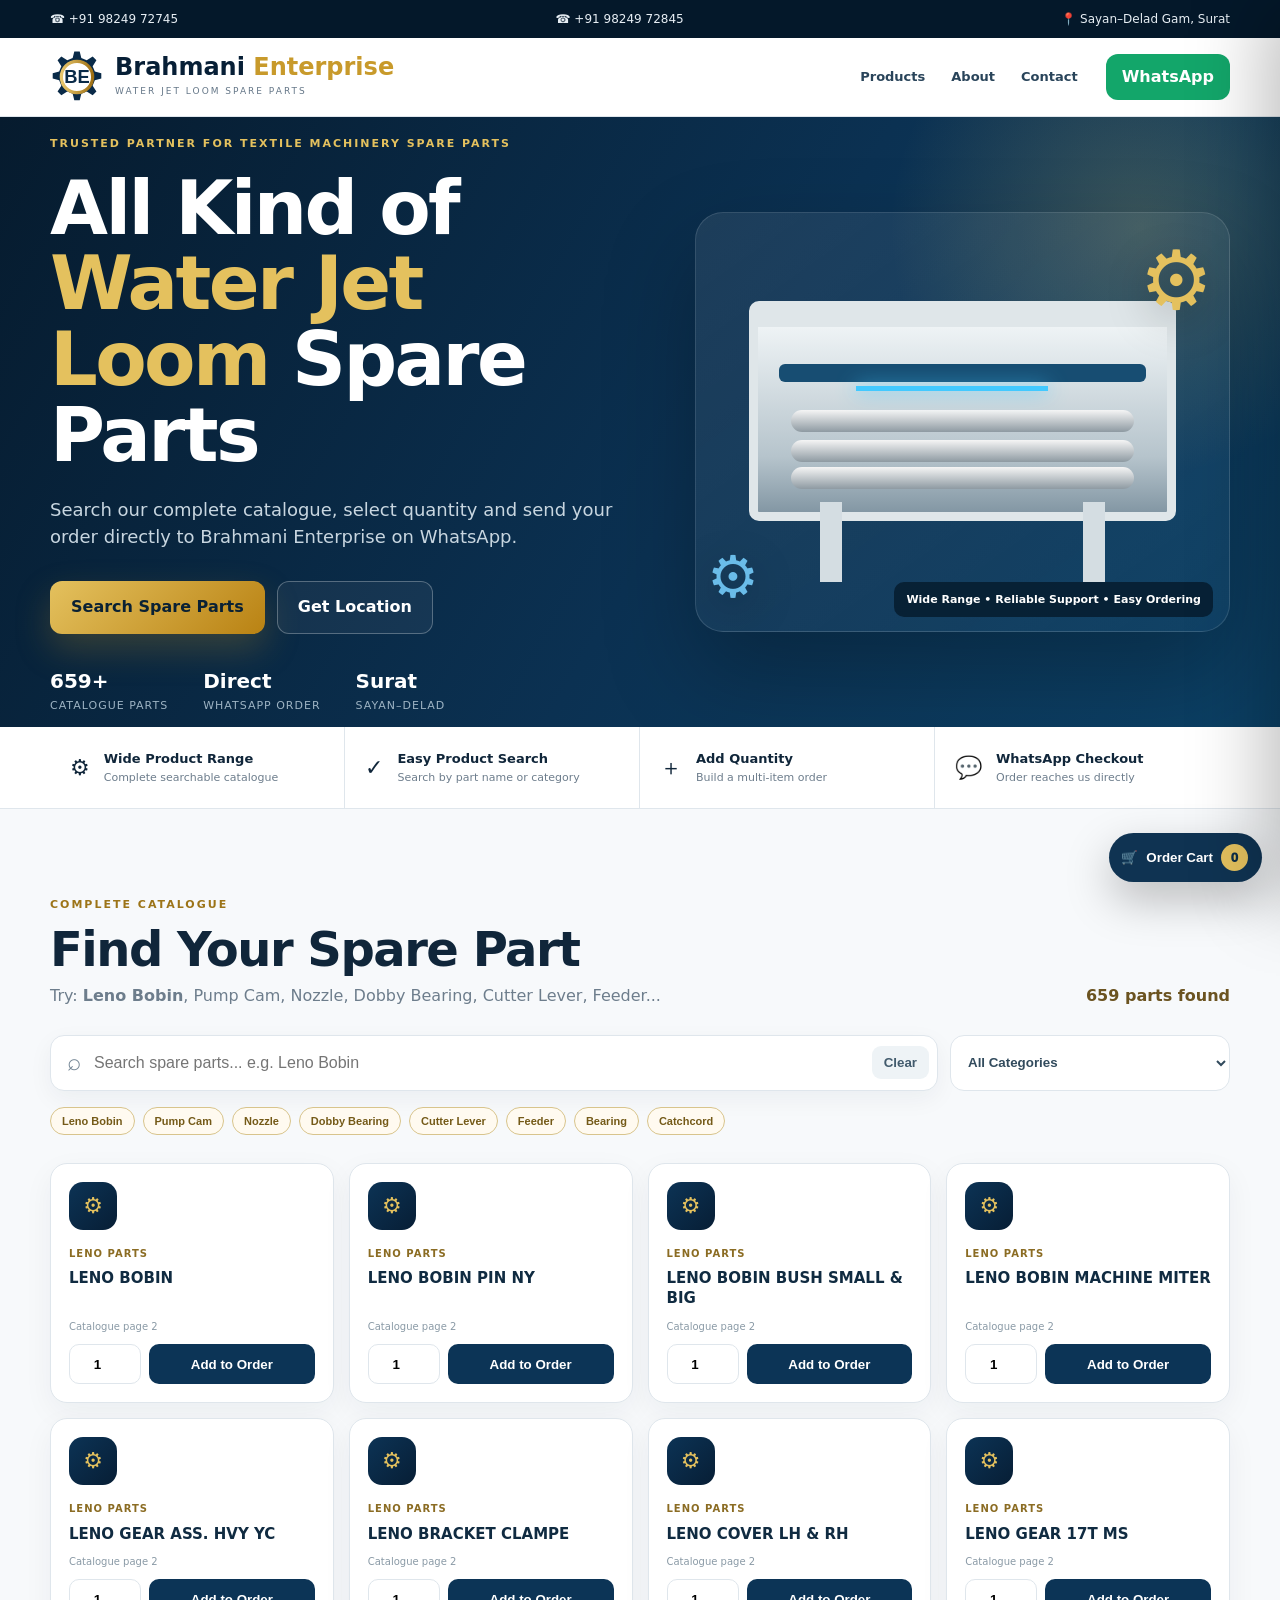
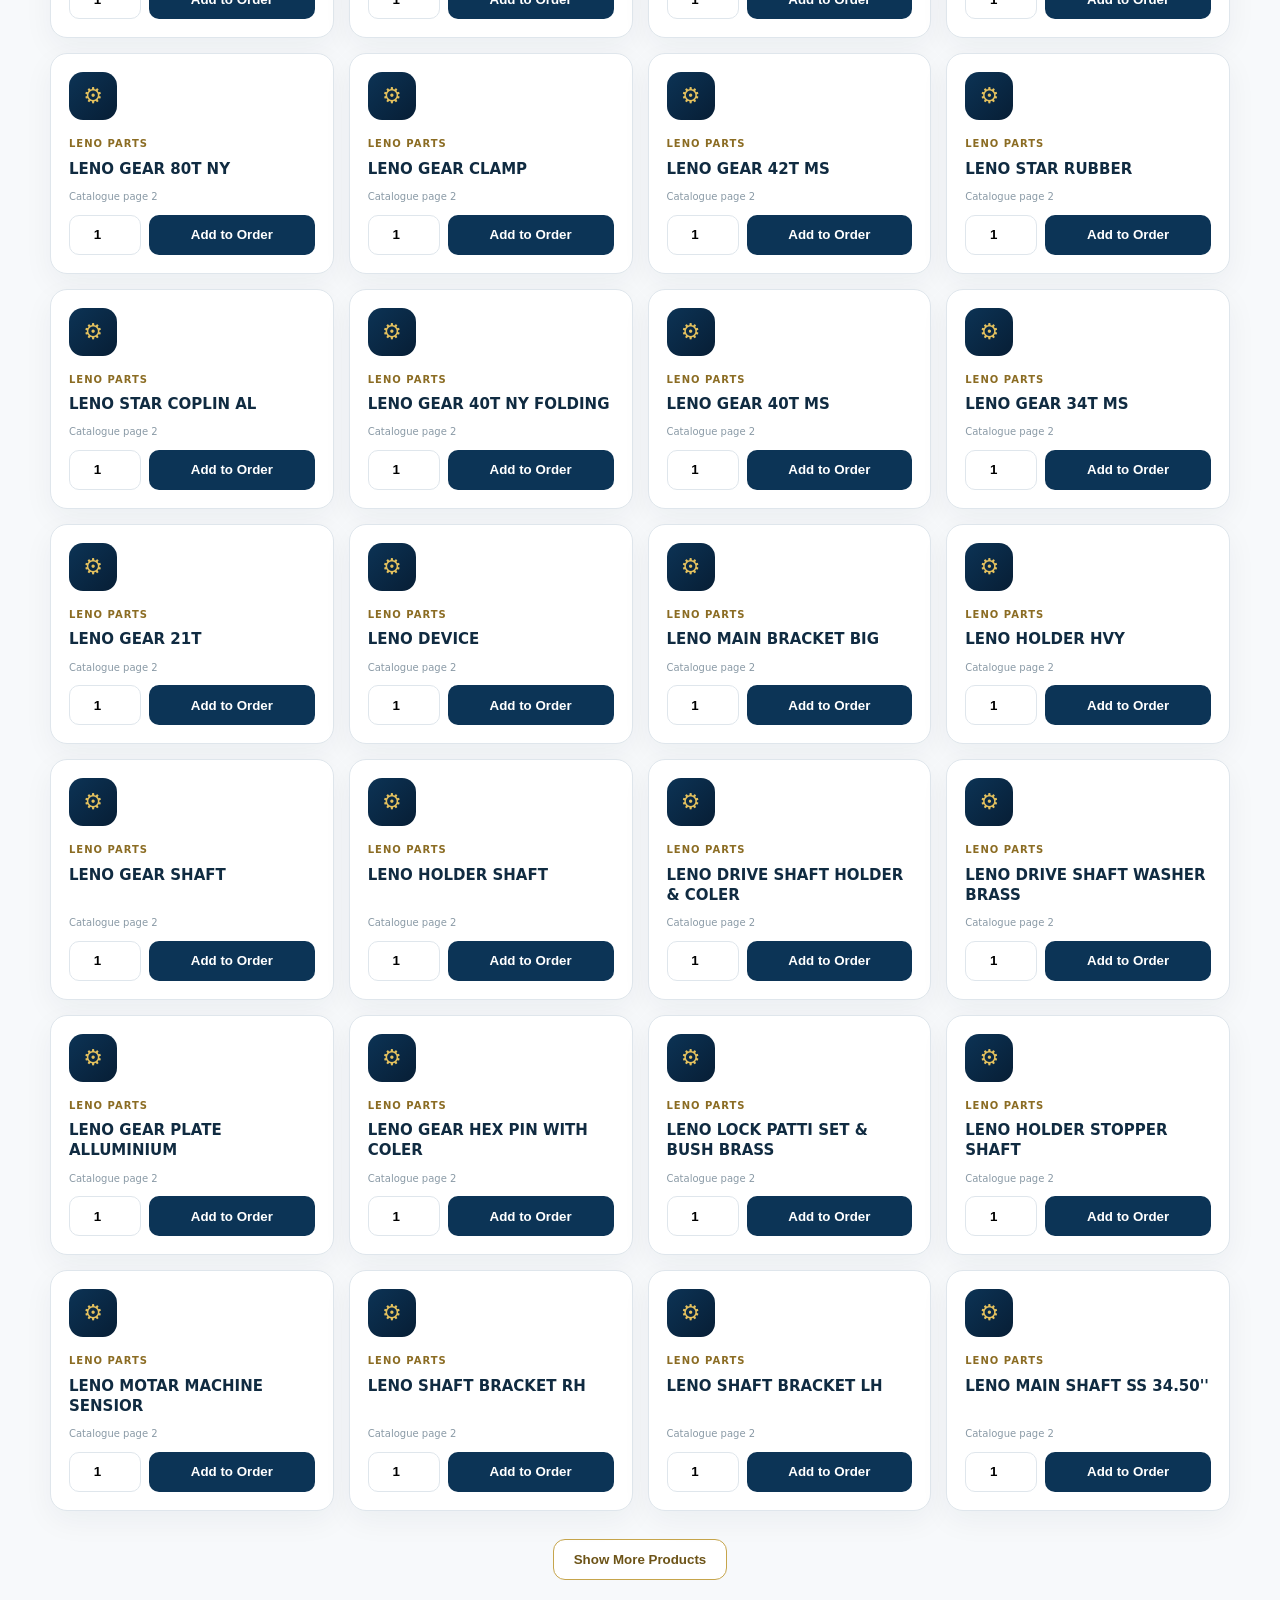
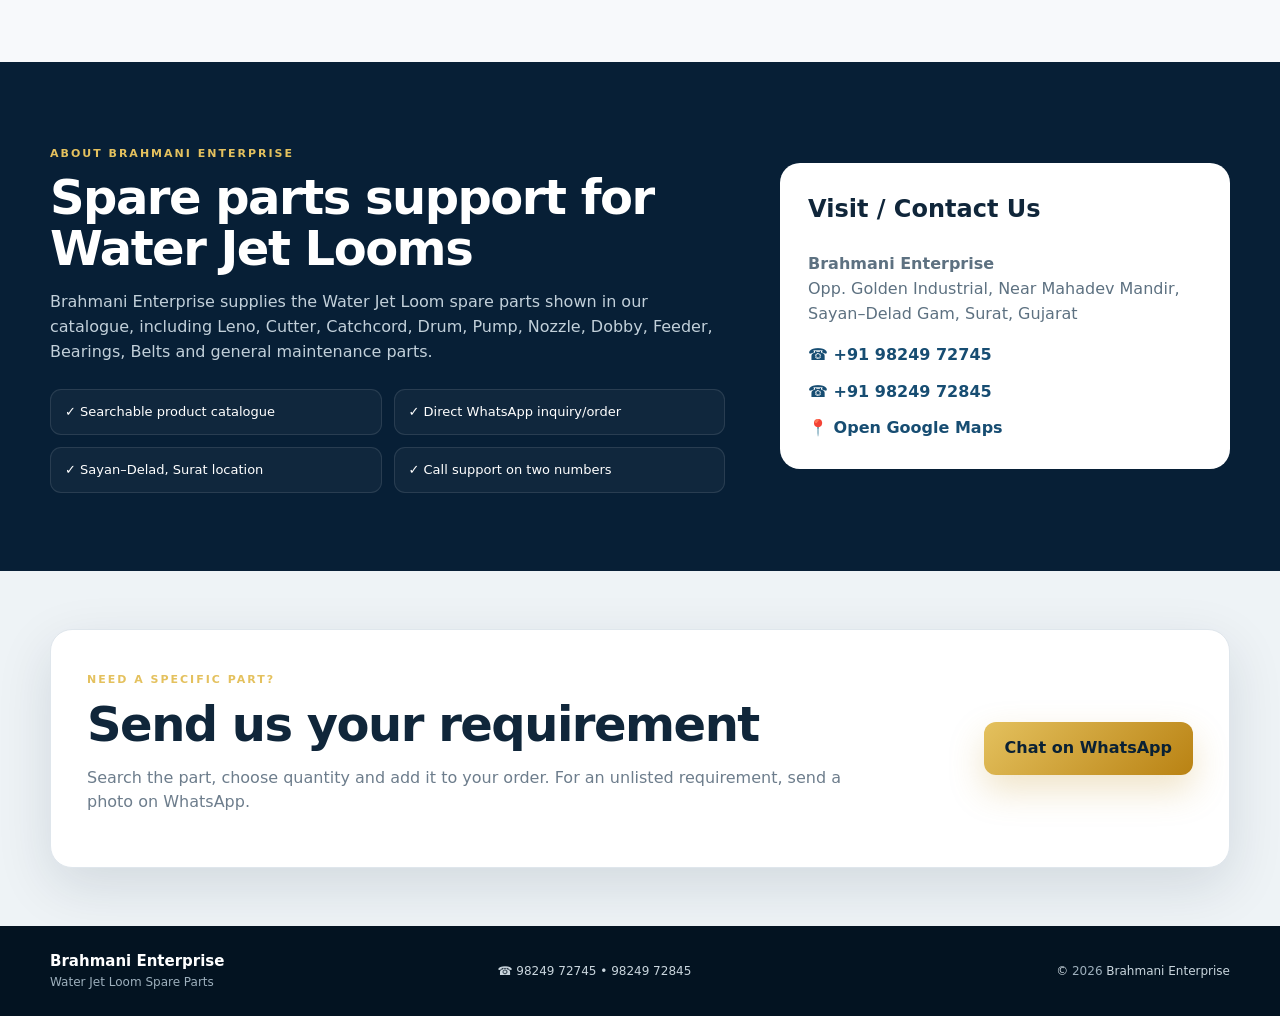
==== index.html @ f00d9e0f "Publish Brahmani Enterprise storefront" ====
<!doctype html><html lang="en"><head><meta charset="utf-8"><meta name="viewport" content="width=device-width,initial-scale=1"><meta name="theme-color" content="#071f36"><meta name="description" content="Brahmani Enterprise - Water Jet Loom spare parts in Sayan-Delad, Surat. Search our catalogue and send orders directly on WhatsApp."><title>Brahmani Enterprise | Water Jet Loom Spare Parts</title><link rel="stylesheet" href="styles.css"></head><body>
<div class="topbar"><div class="wrap topbar-inner"><span>☎ +91 98249 72745</span><span>☎ +91 98249 72845</span><a href="https://maps.app.goo.gl/NhMJjw7vSJwXC8zv6?g_st=ac" target="_blank" rel="noopener">📍 Sayan–Delad Gam, Surat</a></div></div>
<header class="header"><div class="wrap nav"><a class="brand" href="#home"><svg class="brand-logo" viewBox="0 0 100 100"><defs><linearGradient id="gold" x1="0" x2="1"><stop stop-color="#e8c76d"/><stop offset="1" stop-color="#9f7013"/></linearGradient></defs><path fill="#092a48" d="M45 3h10l3 12 10 4 11-7 7 7-7 11 4 10 12 3v10l-12 3-4 10 7 11-7 7-11-7-10 4-3 12H45l-3-12-10-4-11 7-7-7 7-11-4-10-12-3V43l12-3 4-10-7-11 7-7 11 7 10-4z"/><circle cx="50" cy="50" r="29" fill="white" stroke="url(#gold)" stroke-width="6"/><text x="50" y="61" text-anchor="middle" font-family="Arial" font-weight="900" font-size="34" fill="#092a48">BE</text></svg><span><strong>Brahmani <b>Enterprise</b></strong><small>Water Jet Loom Spare Parts</small></span></a><nav><a href="#products">Products</a><a href="#about">About</a><a href="#contact">Contact</a></nav><a class="wa-btn" href="https://wa.me/919824972745?text=Hello%20Brahmani%20Enterprise" target="_blank" rel="noopener">WhatsApp</a></div></header>
<main id="home"><section class="hero"><div class="wrap hero-grid"><div class="hero-copy"><span class="kicker">Trusted partner for textile machinery spare parts</span><h1>All Kind of <span>Water Jet Loom</span> Spare Parts</h1><p>Search our complete catalogue, select quantity and send your order directly to Brahmani Enterprise on WhatsApp.</p><div class="hero-actions"><a class="primary" href="#products">Search Spare Parts</a><a class="secondary" href="https://maps.app.goo.gl/NhMJjw7vSJwXC8zv6?g_st=ac" target="_blank" rel="noopener">Get Location</a></div><div class="hero-stats"><div><b id="partCount">659+</b><span>Catalogue Parts</span></div><div><b>Direct</b><span>WhatsApp Order</span></div><div><b>Surat</b><span>Sayan–Delad</span></div></div></div><div class="hero-art"><div class="machine"><div class="beam"></div><div class="roller r1"></div><div class="roller r2"></div><div class="roller r3"></div><div class="leg l1"></div><div class="leg l2"></div><div class="water"></div></div><div class="gear g1">⚙</div><div class="gear g2">⚙</div><div class="art-caption">Wide Range • Reliable Support • Easy Ordering</div></div></div></section>
<section class="benefits"><div class="wrap benefit-grid"><div>⚙ <span><b>Wide Product Range</b><small>Complete searchable catalogue</small></span></div><div>✓ <span><b>Easy Product Search</b><small>Search by part name or category</small></span></div><div>＋ <span><b>Add Quantity</b><small>Build a multi-item order</small></span></div><div>💬 <span><b>WhatsApp Checkout</b><small>Order reaches us directly</small></span></div></div></section>
<section class="catalog" id="products"><div class="wrap"><div class="section-head"><div><span class="kicker dark">Complete Catalogue</span><h2>Find Your Spare Part</h2><p>Try: <b>Leno Bobin</b>, Pump Cam, Nozzle, Dobby Bearing, Cutter Lever, Feeder...</p></div><div class="result-count" id="resultCount"></div></div><div class="search-panel"><div class="search-box"><span>⌕</span><input id="searchInput" type="search" autocomplete="off" placeholder="Search spare parts... e.g. Leno Bobin"><button id="clearSearch" type="button">Clear</button></div><select id="categoryFilter"><option value="">All Categories</option></select></div><div class="quick-tags" id="quickTags"></div><div class="products-grid" id="productsGrid"></div><button class="load-more" id="loadMore" type="button">Show More Products</button></div></section>
<section class="about" id="about"><div class="wrap about-grid"><div><span class="kicker">About Brahmani Enterprise</span><h2>Spare parts support for Water Jet Looms</h2><p>Brahmani Enterprise supplies the Water Jet Loom spare parts shown in our catalogue, including Leno, Cutter, Catchcord, Drum, Pump, Nozzle, Dobby, Feeder, Bearings, Belts and general maintenance parts.</p><div class="about-points"><span>✓ Searchable product catalogue</span><span>✓ Direct WhatsApp inquiry/order</span><span>✓ Sayan–Delad, Surat location</span><span>✓ Call support on two numbers</span></div></div><div class="address-card"><h3>Visit / Contact Us</h3><p><b>Brahmani Enterprise</b><br>Opp. Golden Industrial, Near Mahadev Mandir,<br>Sayan–Delad Gam, Surat, Gujarat</p><a href="tel:+919824972745">☎ +91 98249 72745</a><a href="tel:+919824972845">☎ +91 98249 72845</a><a href="https://maps.app.goo.gl/NhMJjw7vSJwXC8zv6?g_st=ac" target="_blank" rel="noopener">📍 Open Google Maps</a></div></div></section>
<section class="contact" id="contact"><div class="wrap contact-card"><div><span class="kicker">Need a specific part?</span><h2>Send us your requirement</h2><p>Search the part, choose quantity and add it to your order. For an unlisted requirement, send a photo on WhatsApp.</p></div><a class="primary" href="https://wa.me/919824972745?text=Hello%20Brahmani%20Enterprise,%20I%20need%20Water%20Jet%20Loom%20spare%20parts." target="_blank" rel="noopener">Chat on WhatsApp</a></div></section></main>
<button class="cart-fab" id="cartFab" type="button"><span>🛒</span><b>Order Cart</b><em id="cartCount">0</em></button><div class="drawer-backdrop" id="drawerBackdrop"></div><aside class="cart-drawer" id="cartDrawer"><div class="drawer-head"><div><small>Your Order</small><h3>Brahmani Enterprise</h3></div><button id="closeCart" type="button">×</button></div><div class="cart-items" id="cartItems"></div><div class="customer-form"><label>Your Name<input id="customerName" placeholder="Customer name"></label><label>Company Name <span>(optional)</span><input id="companyName" placeholder="Company / firm"></label><label>Delivery Address / Location <span>(optional)</span><textarea id="customerAddress" placeholder="Delivery address or location"></textarea></label></div><button class="checkout" id="checkoutBtn" type="button">Send Complete Order on WhatsApp</button><p class="cart-note">Price and availability will be confirmed by Brahmani Enterprise.</p></aside>
<footer><div class="wrap footer-grid"><div><b>Brahmani Enterprise</b><span>Water Jet Loom Spare Parts</span></div><div>☎ 98249 72745 • 98249 72845</div><div>© <span id="year"></span> Brahmani Enterprise</div></div></footer>
<script src="products-1.js"></script><script src="products-2.js"></script><script src="products-3.js"></script><script src="products-4.js"></script><script src="products-5.js"></script><script src="products-6.js"></script><script src="app.js"></script></body></html>
---- styles.css ----
:root{--navy:#071f36;--navy2:#0d3456;--gold:#c89a2b;--gold2:#e4c15e;--paper:#f7f9fb;--ink:#10263a;--muted:#6d7d8c;--line:#dfe6ec;--white:#fff;--green:#13a66a;--shadow:0 18px 55px rgba(7,31,54,.12)}*{box-sizing:border-box}html{scroll-behavior:smooth}body{margin:0;font-family:Inter,ui-sans-serif,system-ui,-apple-system,"Segoe UI",sans-serif;background:var(--paper);color:var(--ink);line-height:1.55}.wrap{width:min(1180px,calc(100% - 32px));margin:auto}.topbar{background:#04182a;color:#e7eef4;font-size:12px}.topbar-inner{min-height:38px;display:flex;align-items:center;justify-content:space-between;gap:20px}.topbar a{color:#e7eef4;text-decoration:none}.header{position:sticky;top:0;z-index:30;background:rgba(255,255,255,.94);backdrop-filter:blur(14px);border-bottom:1px solid var(--line)}.nav{min-height:78px;display:flex;align-items:center;gap:28px}.brand{display:flex;align-items:center;gap:11px;text-decoration:none;color:var(--navy);margin-right:auto}.brand-logo{width:54px;height:54px}.brand strong{display:block;font-size:24px;line-height:1}.brand strong b{color:var(--gold)}.brand small{display:block;margin-top:6px;letter-spacing:2px;text-transform:uppercase;font-size:9px;color:#657788}.nav nav{display:flex;gap:26px}.nav nav a{text-decoration:none;color:#29445a;font-weight:800;font-size:13px}.wa-btn,.primary,.secondary{display:inline-flex;align-items:center;justify-content:center;border-radius:12px;text-decoration:none;font-weight:900}.wa-btn{padding:11px 16px;background:var(--green);color:#fff}.hero{overflow:hidden;position:relative;background:linear-gradient(120deg,#061b2e 0%,#0b3152 55%,#0c4166 100%);color:#fff}.hero:after{content:"";position:absolute;right:-120px;top:-150px;width:520px;height:520px;border-radius:50%;background:radial-gradient(circle,rgba(228,193,94,.22),rgba(228,193,94,0) 68%)}.hero-grid{min-height:610px;display:grid;grid-template-columns:1.05fr .95fr;align-items:center;gap:54px;position:relative;z-index:1}.kicker{display:inline-block;text-transform:uppercase;letter-spacing:2px;font-weight:900;font-size:11px;color:var(--gold2)}.kicker.dark{color:#9c7418}.hero h1{font-size:clamp(46px,6vw,75px);line-height:1.01;letter-spacing:-2.6px;margin:16px 0 22px;max-width:720px}.hero h1 span{color:var(--gold2)}.hero p{font-size:18px;color:#c8d6e0;max-width:670px}.hero-actions{display:flex;gap:12px;flex-wrap:wrap;margin:30px 0}.primary{background:linear-gradient(135deg,var(--gold2),#b98213);color:#0a2134;padding:14px 21px;box-shadow:0 15px 35px rgba(195,148,35,.25)}.secondary{border:1px solid rgba(255,255,255,.28);color:#fff;padding:13px 20px;background:rgba(255,255,255,.05)}.hero-stats{display:flex;gap:35px;flex-wrap:wrap;margin-top:32px}.hero-stats div{display:flex;flex-direction:column}.hero-stats b{font-size:20px}.hero-stats span{font-size:11px;color:#9db3c3;text-transform:uppercase;letter-spacing:1px}.hero-art{position:relative;height:420px;border:1px solid rgba(255,255,255,.13);background:linear-gradient(145deg,rgba(255,255,255,.08),rgba(255,255,255,.02));border-radius:28px;box-shadow:0 40px 90px rgba(0,0,0,.25);overflow:hidden}.machine{position:absolute;left:10%;right:10%;top:21%;height:220px;border:9px solid #dfe6e9;border-top-width:26px;border-radius:10px;background:linear-gradient(#eef3f5,#b6c4cc 70%,#8397a4)}.beam{position:absolute;left:5%;right:5%;top:20%;height:18px;background:#174d72;border-radius:6px}.roller{position:absolute;left:8%;right:8%;height:22px;border-radius:20px;background:linear-gradient(#f5f5f5,#8e9aa2)}.r1{top:45%}.r2{top:61%}.r3{top:76%}.leg{position:absolute;bottom:-70px;width:22px;height:80px;background:#d4dde2}.l1{left:15%}.l2{right:15%}.water{position:absolute;left:24%;top:32%;width:47%;height:5px;background:#42c9ff;box-shadow:0 0 20px #42c9ff}.gear{position:absolute;font-size:82px;color:var(--gold2);filter:drop-shadow(0 12px 20px rgba(0,0,0,.3))}.g1{right:3%;top:1%}.g2{left:2%;bottom:2%;font-size:58px;color:#6abce9}.art-caption{position:absolute;right:16px;bottom:14px;padding:9px 12px;border-radius:10px;background:rgba(5,25,42,.78);font-size:11px;font-weight:800}.benefits{background:#fff;border-bottom:1px solid var(--line)}.benefit-grid{display:grid;grid-template-columns:repeat(4,1fr)}.benefit-grid>div{padding:22px 20px;display:flex;gap:14px;align-items:center;border-right:1px solid var(--line);font-size:22px}.benefit-grid>div:last-child{border:0}.benefit-grid span{display:flex;flex-direction:column}.benefit-grid b{font-size:13px}.benefit-grid small{font-size:11px;color:var(--muted)}.catalog{padding:82px 0}.section-head{display:flex;justify-content:space-between;align-items:end;gap:30px;margin-bottom:26px}.section-head h2,.about h2,.contact h2{font-size:clamp(32px,4vw,48px);line-height:1.06;letter-spacing:-1.5px;margin:8px 0 0}.section-head p{color:var(--muted);margin:9px 0 0}.result-count{font-weight:900;color:#6b5320}.search-panel{display:grid;grid-template-columns:1fr 280px;gap:12px}.search-box{display:flex;align-items:center;background:#fff;border:1px solid var(--line);border-radius:14px;padding:0 8px 0 16px;box-shadow:0 8px 24px rgba(7,31,54,.05)}.search-box span{font-size:24px;color:#748695}.search-box input{flex:1;height:54px;border:0;outline:0;padding:0 13px;font-size:16px;background:transparent}.search-box button{border:0;background:#eef3f6;padding:9px 12px;border-radius:9px;font-weight:800;color:#425b6d;cursor:pointer}.search-panel select{height:56px;border:1px solid var(--line);border-radius:14px;background:#fff;padding:0 13px;font-weight:800;color:#324b5d}.quick-tags{display:flex;gap:8px;flex-wrap:wrap;margin:16px 0 28px}.quick-tags button{border:1px solid #d8c48c;background:#fffaf0;color:#745a18;border-radius:999px;padding:7px 11px;font-weight:800;font-size:11px;cursor:pointer}.products-grid{display:grid;grid-template-columns:repeat(4,1fr);gap:15px}.product-card{background:#fff;border:1px solid var(--line);border-radius:17px;padding:18px;display:flex;flex-direction:column;min-height:220px;box-shadow:0 10px 30px rgba(7,31,54,.05);transition:.18s}.product-card:hover{transform:translateY(-3px);box-shadow:var(--shadow);border-color:#d7c27e}.product-icon{width:48px;height:48px;border-radius:14px;display:grid;place-items:center;background:linear-gradient(135deg,#0c3355,#071e35);color:var(--gold2);font-size:22px;margin-bottom:16px}.product-category{font-size:10px;color:#8b6c23;text-transform:uppercase;letter-spacing:1px;font-weight:900}.product-name{font-size:15px;line-height:1.35;margin:7px 0 auto;color:#102b41}.product-meta{font-size:10px;color:#8a9aa6;margin:10px 0}.qty-row{display:grid;grid-template-columns:72px 1fr;gap:8px}.qty-row input{width:100%;height:40px;border:1px solid var(--line);border-radius:10px;text-align:center;font-weight:900}.qty-row button{border:0;border-radius:10px;background:#0c3456;color:#fff;font-weight:900;cursor:pointer}.qty-row button:hover{background:#b98b20;color:#0b2338}.load-more{display:block;margin:28px auto 0;border:1px solid #c6a54c;background:#fff;color:#6c5317;border-radius:12px;padding:12px 20px;font-weight:900;cursor:pointer}.about{padding:78px 0;background:#071f36;color:#fff}.about-grid{display:grid;grid-template-columns:1.2fr .8fr;gap:55px;align-items:center}.about p{color:#c2d0da;max-width:720px}.about-points{display:grid;grid-template-columns:1fr 1fr;gap:12px;margin-top:24px}.about-points span{padding:12px 14px;border:1px solid rgba(255,255,255,.1);border-radius:11px;background:rgba(255,255,255,.04);font-size:13px}.address-card{background:#fff;color:var(--ink);border-radius:20px;padding:28px}.address-card h3{margin-top:0;font-size:24px}.address-card p{color:#5d7181}.address-card a{display:block;margin-top:12px;color:#174d72;font-weight:900;text-decoration:none}.contact{padding:58px 0;background:#eef3f6}.contact-card{display:flex;align-items:center;justify-content:space-between;gap:30px;padding:36px;border-radius:22px;background:#fff;border:1px solid var(--line);box-shadow:var(--shadow)}.contact-card p{color:var(--muted);max-width:760px}.cart-fab{position:fixed;right:18px;bottom:18px;z-index:45;border:0;border-radius:999px;background:#0f3352;color:#fff;padding:11px 14px 11px 12px;display:flex;align-items:center;gap:8px;box-shadow:0 18px 45px rgba(0,0,0,.25);cursor:pointer}.cart-fab em{font-style:normal;display:grid;place-items:center;min-width:27px;height:27px;border-radius:999px;background:var(--gold2);color:#0d2d47;font-weight:950}.drawer-backdrop{position:fixed;inset:0;background:rgba(2,13,23,.56);z-index:48;opacity:0;pointer-events:none;transition:.2s}.drawer-backdrop.show{opacity:1;pointer-events:auto}.cart-drawer{position:fixed;right:0;top:0;bottom:0;width:min(430px,94vw);background:#fff;z-index:50;transform:translateX(102%);transition:.25s;display:flex;flex-direction:column;box-shadow:-25px 0 70px rgba(0,0,0,.25)}.cart-drawer.open{transform:none}.drawer-head{display:flex;justify-content:space-between;align-items:center;padding:22px;border-bottom:1px solid var(--line);background:#071f36;color:#fff}.drawer-head small{color:#d7bd75;text-transform:uppercase;letter-spacing:1.5px}.drawer-head h3{margin:2px 0 0}.drawer-head button{border:0;background:rgba(255,255,255,.1);color:#fff;width:38px;height:38px;border-radius:50%;font-size:24px}.cart-items{padding:14px 20px;overflow:auto;max-height:37vh}.empty-cart{text-align:center;color:#7d8c97;padding:35px 10px}.cart-line{display:grid;grid-template-columns:1fr auto;gap:10px;padding:12px 0;border-bottom:1px solid var(--line)}.cart-line b{font-size:12px;display:block}.cart-line small{color:#8b99a4}.cart-controls{display:flex;align-items:center;gap:6px}.cart-controls button{border:1px solid var(--line);background:#fff;width:29px;height:29px;border-radius:8px}.cart-controls span{font-weight:900;min-width:24px;text-align:center}.remove-btn{color:#a13636!important}.customer-form{padding:14px 20px;display:grid;gap:10px;border-top:1px solid var(--line)}.customer-form label{font-size:11px;font-weight:900;color:#425868}.customer-form label span{font-weight:500;color:#91a0aa}.customer-form input,.customer-form textarea{display:block;width:100%;margin-top:5px;border:1px solid var(--line);border-radius:10px;padding:10px;font:inherit}.customer-form textarea{min-height:58px;resize:vertical}.checkout{margin:8px 20px 0;border:0;border-radius:12px;background:var(--green);color:#fff;padding:14px;font-weight:950;cursor:pointer}.cart-note{font-size:10px;color:#82929e;text-align:center;padding:0 20px 14px}footer{background:#031321;color:#c9d5dd;padding:24px 0}.footer-grid{display:grid;grid-template-columns:1.2fr 1fr 1fr;gap:20px;align-items:center;font-size:12px}.footer-grid>div:first-child{display:flex;flex-direction:column}.footer-grid b{color:#fff;font-size:15px}.footer-grid span{color:#9eb0bd}.footer-grid>div:last-child{text-align:right}@media(max-width:960px){.hero-grid{grid-template-columns:1fr;min-height:auto;padding:70px 0}.hero-art{height:340px}.products-grid{grid-template-columns:repeat(3,1fr)}.benefit-grid{grid-template-columns:1fr 1fr}.about-grid{grid-template-columns:1fr}.nav nav{display:none}.search-panel{grid-template-columns:1fr}.footer-grid{grid-template-columns:1fr;text-align:left}.footer-grid>div:last-child{text-align:left}}@media(max-width:650px){.topbar-inner{min-height:48px;flex-wrap:wrap;justify-content:center;padding:7px 0;gap:5px 12px}.nav{min-height:70px}.brand-logo{width:43px}.brand strong{font-size:18px}.brand small{font-size:7px}.wa-btn{font-size:0;padding:10px 12px}.wa-btn:after{content:"WA";font-size:12px}.hero-grid{padding:54px 0}.hero h1{font-size:45px;letter-spacing:-1.7px}.hero p{font-size:15px}.hero-art{height:280px}.benefit-grid{grid-template-columns:1fr}.benefit-grid>div{border-right:0;border-bottom:1px solid var(--line)}.products-grid{grid-template-columns:1fr 1fr}.product-card{min-height:205px;padding:14px}.section-head{align-items:flex-start;flex-direction:column}.about-points{grid-template-columns:1fr}.contact-card{align-items:flex-start;flex-direction:column;padding:26px}.cart-fab b{display:none}}@media(max-width:430px){.products-grid{grid-template-columns:1fr}.product-card{min-height:190px}.hero-stats{gap:18px}.hero-art{height:240px}.machine{top:27%;height:150px}.gear{font-size:56px}.art-caption{font-size:9px}}
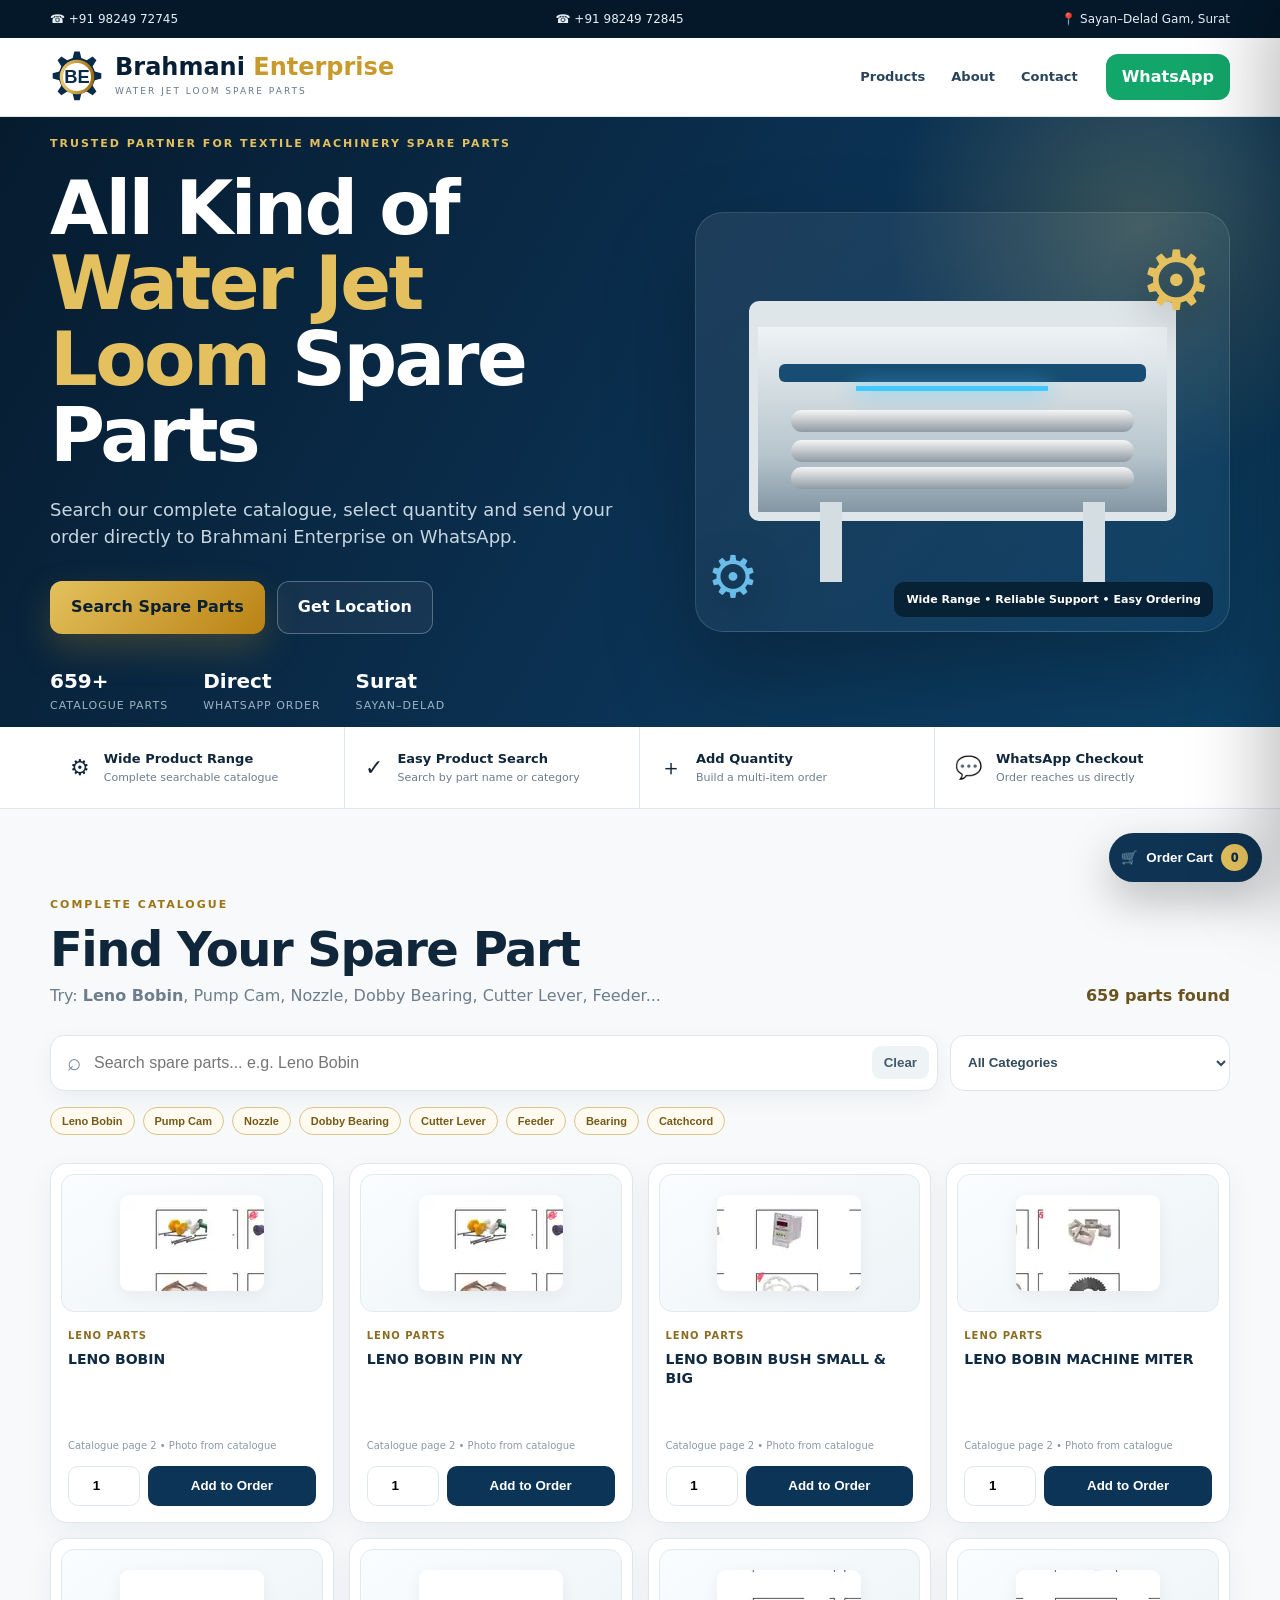
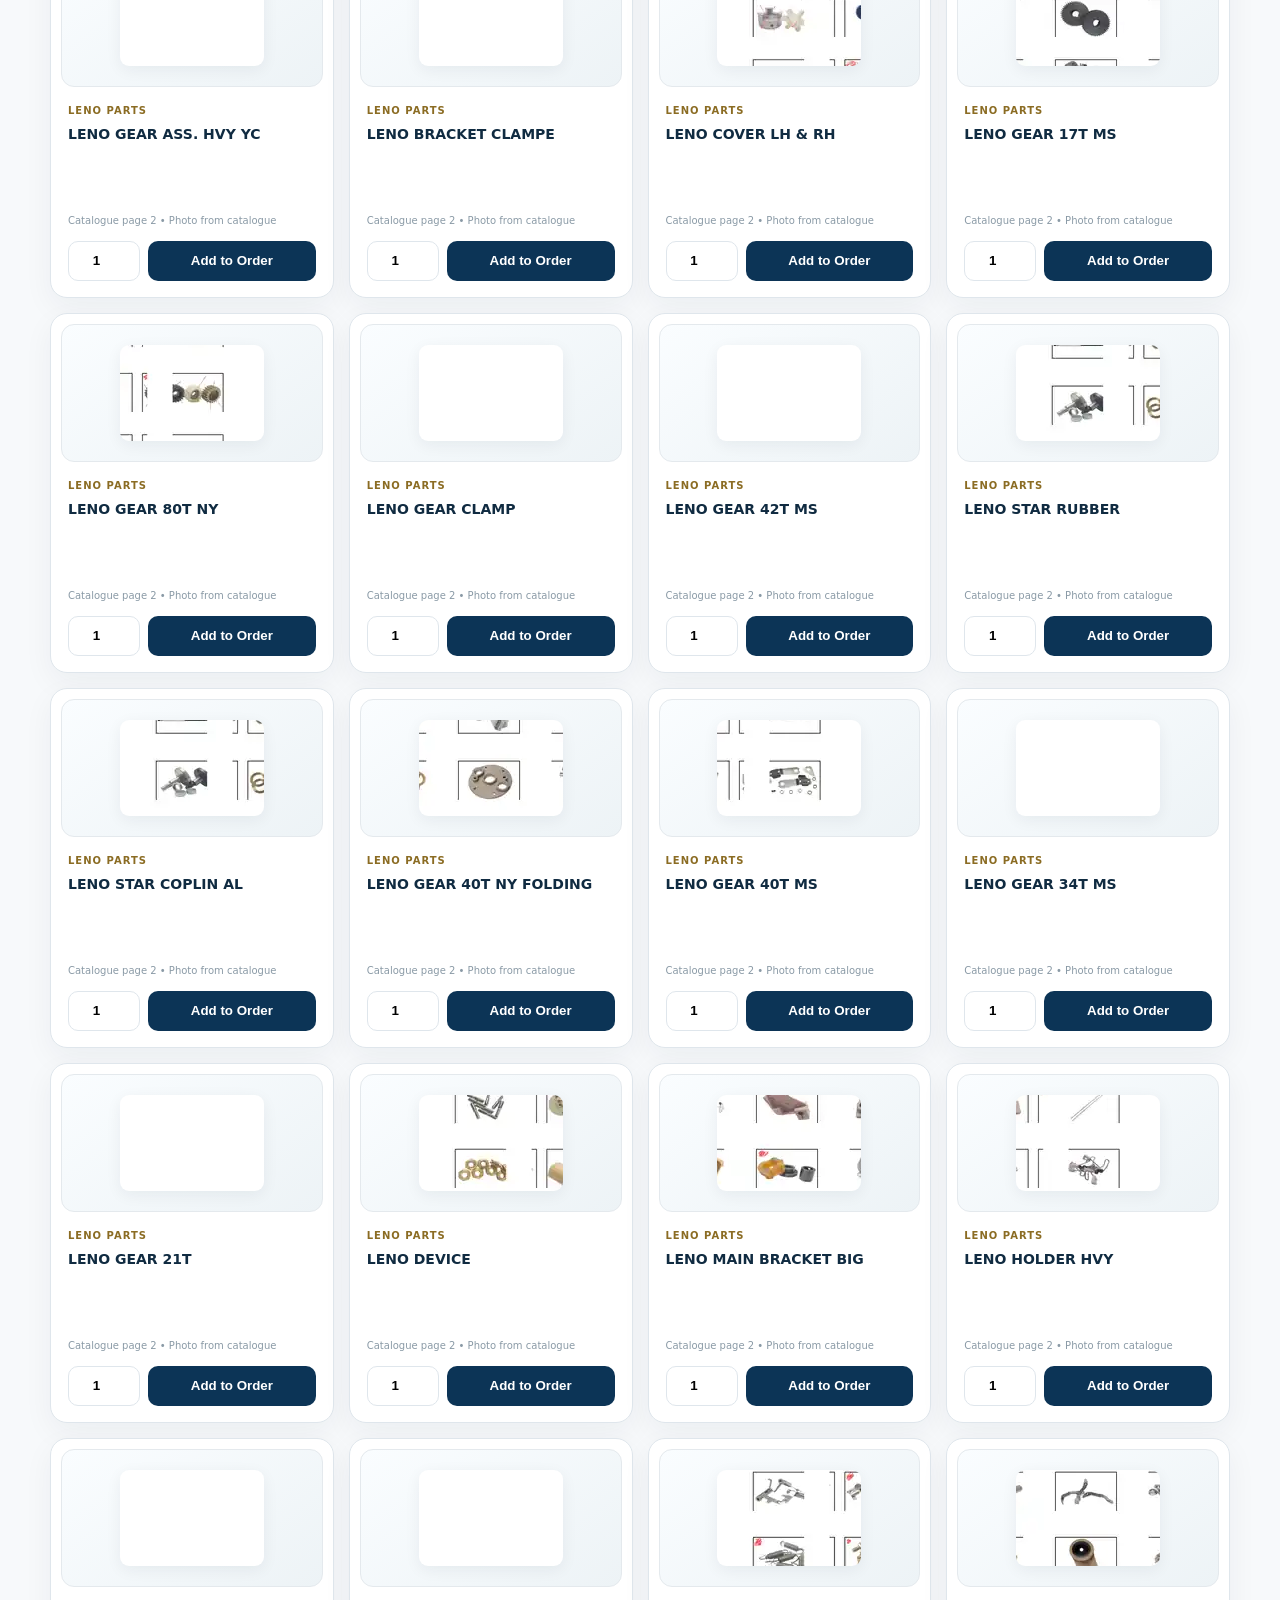
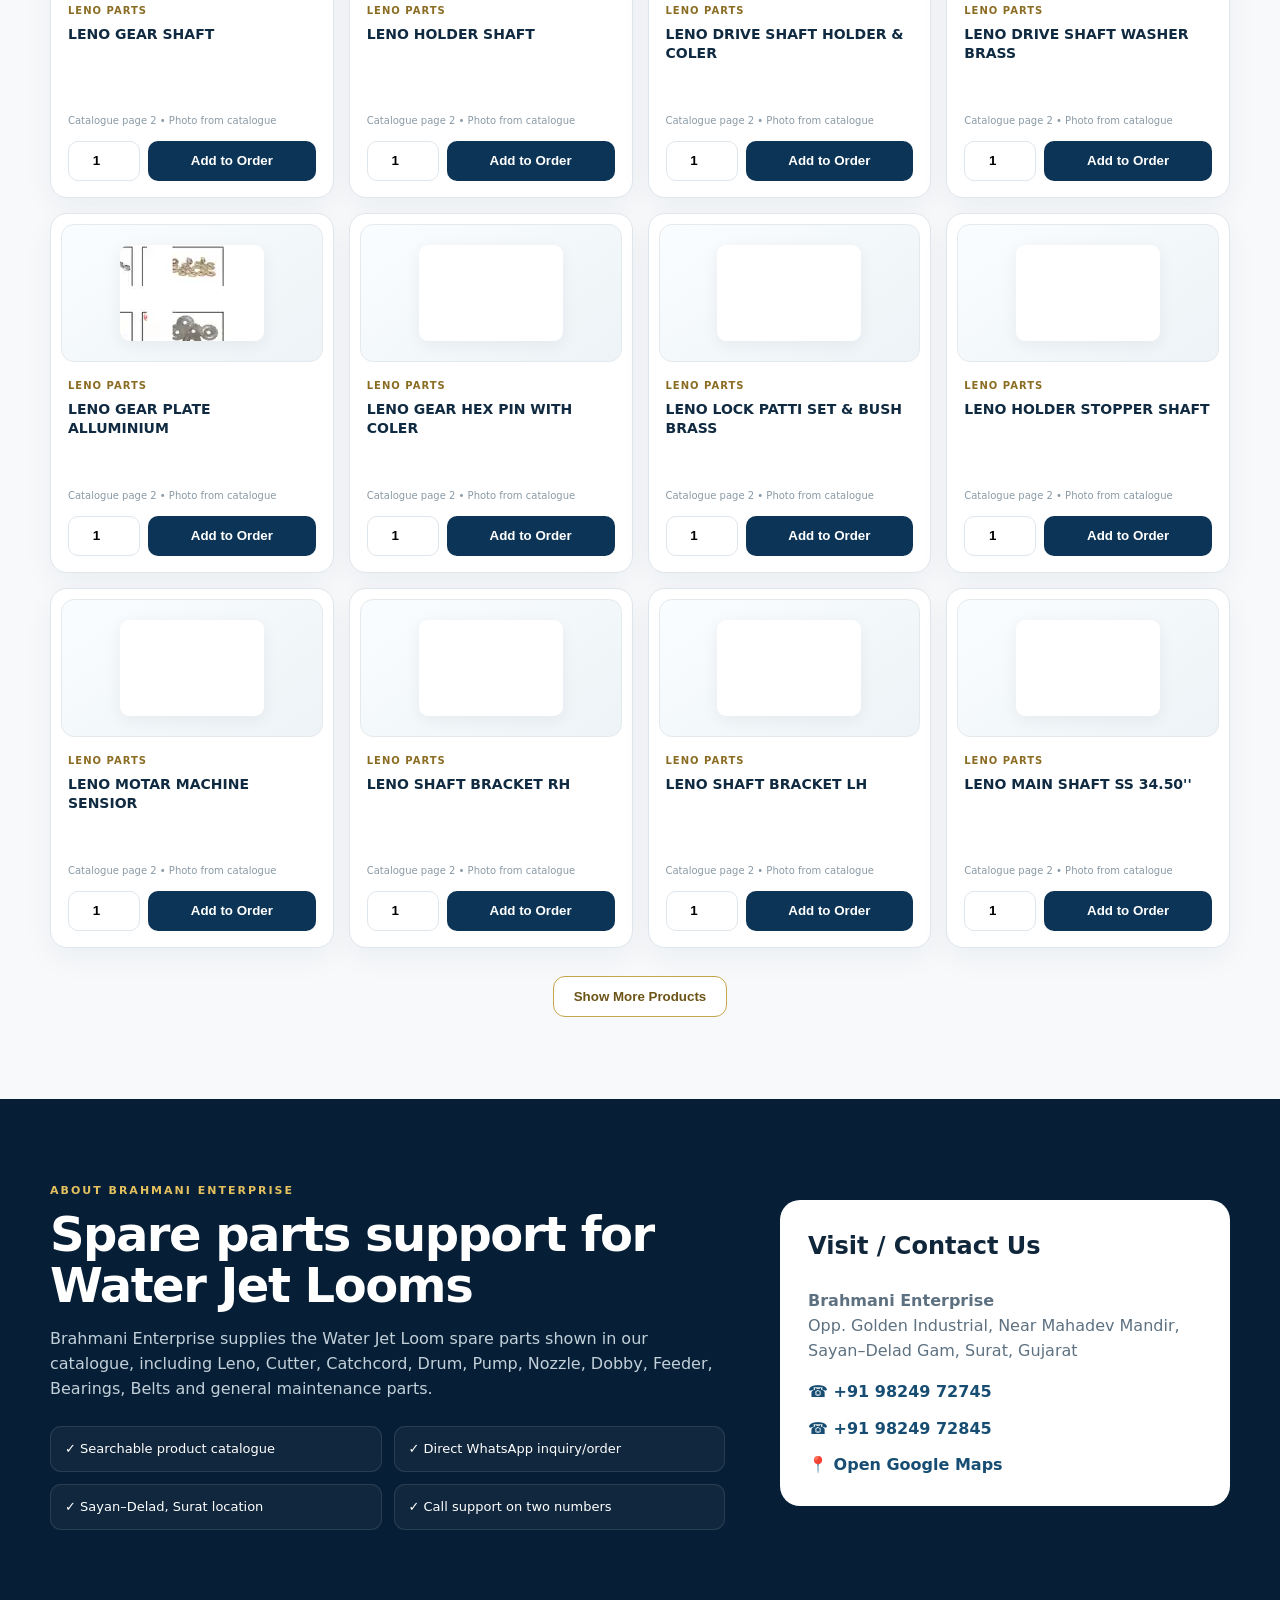
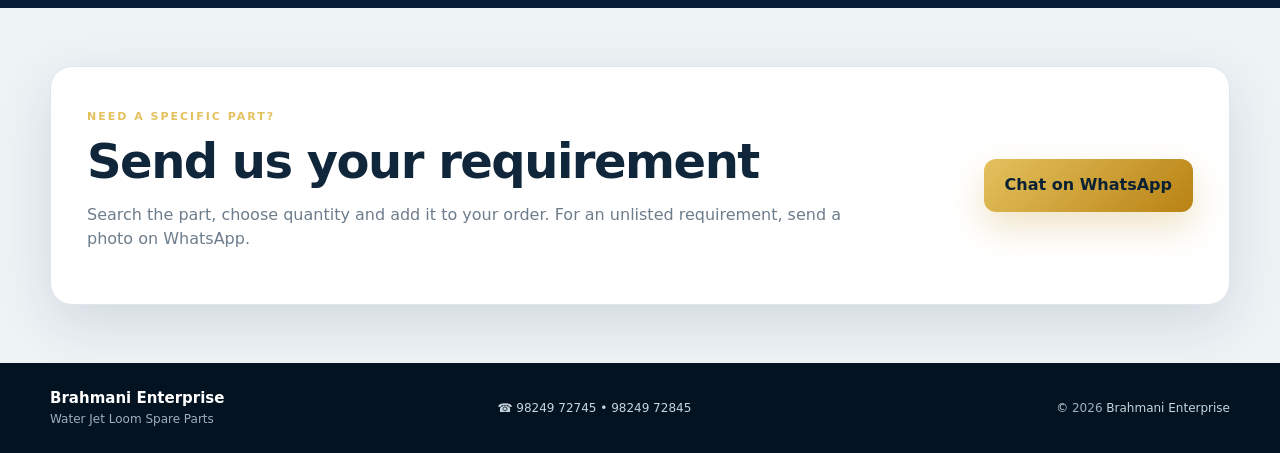
==== commit f19ba857: "Load product photo maps and catalogue sprites" ====
--- a/index.html
+++ b/index.html
@@ -8,4 +8,4 @@
 <section class="contact" id="contact"><div class="wrap contact-card"><div><span class="kicker">Need a specific part?</span><h2>Send us your requirement</h2><p>Search the part, choose quantity and add it to your order. For an unlisted requirement, send a photo on WhatsApp.</p></div><a class="primary" href="https://wa.me/919824972745?text=Hello%20Brahmani%20Enterprise,%20I%20need%20Water%20Jet%20Loom%20spare%20parts." target="_blank" rel="noopener">Chat on WhatsApp</a></div></section></main>
 <button class="cart-fab" id="cartFab" type="button"><span>🛒</span><b>Order Cart</b><em id="cartCount">0</em></button><div class="drawer-backdrop" id="drawerBackdrop"></div><aside class="cart-drawer" id="cartDrawer"><div class="drawer-head"><div><small>Your Order</small><h3>Brahmani Enterprise</h3></div><button id="closeCart" type="button">×</button></div><div class="cart-items" id="cartItems"></div><div class="customer-form"><label>Your Name<input id="customerName" placeholder="Customer name"></label><label>Company Name <span>(optional)</span><input id="companyName" placeholder="Company / firm"></label><label>Delivery Address / Location <span>(optional)</span><textarea id="customerAddress" placeholder="Delivery address or location"></textarea></label></div><button class="checkout" id="checkoutBtn" type="button">Send Complete Order on WhatsApp</button><p class="cart-note">Price and availability will be confirmed by Brahmani Enterprise.</p></aside>
 <footer><div class="wrap footer-grid"><div><b>Brahmani Enterprise</b><span>Water Jet Loom Spare Parts</span></div><div>☎ 98249 72745 • 98249 72845</div><div>© <span id="year"></span> Brahmani Enterprise</div></div></footer>
-<script src="products-1.js"></script><script src="products-2.js"></script><script src="products-3.js"></script><script src="products-4.js"></script><script src="products-5.js"></script><script src="products-6.js"></script><script src="app.js"></script></body></html>+<script src="products-1.js"></script><script src="products-2.js"></script><script src="products-3.js"></script><script src="products-4.js"></script><script src="products-5.js"></script><script src="products-6.js"></script><script src="pi-1.js"></script><script src="pi-2.js"></script><script src="pi-3.js"></script><script src="pi-4.js"></script><script src="sp-1.js"></script><script src="sp-2.js"></script><script src="sp-3.js"></script><script src="sp-4.js"></script><script src="sp-5.js"></script><script src="sp-6.js"></script><script src="sp-7.js"></script><script src="sp-8.js"></script><script src="sp-9.js"></script><script src="app.js"></script></body></html>
--- a/styles.css
+++ b/styles.css
@@ -1 +1,11 @@
-:root{--navy:#071f36;--navy2:#0d3456;--gold:#c89a2b;--gold2:#e4c15e;--paper:#f7f9fb;--ink:#10263a;--muted:#6d7d8c;--line:#dfe6ec;--white:#fff;--green:#13a66a;--shadow:0 18px 55px rgba(7,31,54,.12)}*{box-sizing:border-box}html{scroll-behavior:smooth}body{margin:0;font-family:Inter,ui-sans-serif,system-ui,-apple-system,"Segoe UI",sans-serif;background:var(--paper);color:var(--ink);line-height:1.55}.wrap{width:min(1180px,calc(100% - 32px));margin:auto}.topbar{background:#04182a;color:#e7eef4;font-size:12px}.topbar-inner{min-height:38px;display:flex;align-items:center;justify-content:space-between;gap:20px}.topbar a{color:#e7eef4;text-decoration:none}.header{position:sticky;top:0;z-index:30;background:rgba(255,255,255,.94);backdrop-filter:blur(14px);border-bottom:1px solid var(--line)}.nav{min-height:78px;display:flex;align-items:center;gap:28px}.brand{display:flex;align-items:center;gap:11px;text-decoration:none;color:var(--navy);margin-right:auto}.brand-logo{width:54px;height:54px}.brand strong{display:block;font-size:24px;line-height:1}.brand strong b{color:var(--gold)}.brand small{display:block;margin-top:6px;letter-spacing:2px;text-transform:uppercase;font-size:9px;color:#657788}.nav nav{display:flex;gap:26px}.nav nav a{text-decoration:none;color:#29445a;font-weight:800;font-size:13px}.wa-btn,.primary,.secondary{display:inline-flex;align-items:center;justify-content:center;border-radius:12px;text-decoration:none;font-weight:900}.wa-btn{padding:11px 16px;background:var(--green);color:#fff}.hero{overflow:hidden;position:relative;background:linear-gradient(120deg,#061b2e 0%,#0b3152 55%,#0c4166 100%);color:#fff}.hero:after{content:"";position:absolute;right:-120px;top:-150px;width:520px;height:520px;border-radius:50%;background:radial-gradient(circle,rgba(228,193,94,.22),rgba(228,193,94,0) 68%)}.hero-grid{min-height:610px;display:grid;grid-template-columns:1.05fr .95fr;align-items:center;gap:54px;position:relative;z-index:1}.kicker{display:inline-block;text-transform:uppercase;letter-spacing:2px;font-weight:900;font-size:11px;color:var(--gold2)}.kicker.dark{color:#9c7418}.hero h1{font-size:clamp(46px,6vw,75px);line-height:1.01;letter-spacing:-2.6px;margin:16px 0 22px;max-width:720px}.hero h1 span{color:var(--gold2)}.hero p{font-size:18px;color:#c8d6e0;max-width:670px}.hero-actions{display:flex;gap:12px;flex-wrap:wrap;margin:30px 0}.primary{background:linear-gradient(135deg,var(--gold2),#b98213);color:#0a2134;padding:14px 21px;box-shadow:0 15px 35px rgba(195,148,35,.25)}.secondary{border:1px solid rgba(255,255,255,.28);color:#fff;padding:13px 20px;background:rgba(255,255,255,.05)}.hero-stats{display:flex;gap:35px;flex-wrap:wrap;margin-top:32px}.hero-stats div{display:flex;flex-direction:column}.hero-stats b{font-size:20px}.hero-stats span{font-size:11px;color:#9db3c3;text-transform:uppercase;letter-spacing:1px}.hero-art{position:relative;height:420px;border:1px solid rgba(255,255,255,.13);background:linear-gradient(145deg,rgba(255,255,255,.08),rgba(255,255,255,.02));border-radius:28px;box-shadow:0 40px 90px rgba(0,0,0,.25);overflow:hidden}.machine{position:absolute;left:10%;right:10%;top:21%;height:220px;border:9px solid #dfe6e9;border-top-width:26px;border-radius:10px;background:linear-gradient(#eef3f5,#b6c4cc 70%,#8397a4)}.beam{position:absolute;left:5%;right:5%;top:20%;height:18px;background:#174d72;border-radius:6px}.roller{position:absolute;left:8%;right:8%;height:22px;border-radius:20px;background:linear-gradient(#f5f5f5,#8e9aa2)}.r1{top:45%}.r2{top:61%}.r3{top:76%}.leg{position:absolute;bottom:-70px;width:22px;height:80px;background:#d4dde2}.l1{left:15%}.l2{right:15%}.water{position:absolute;left:24%;top:32%;width:47%;height:5px;background:#42c9ff;box-shadow:0 0 20px #42c9ff}.gear{position:absolute;font-size:82px;color:var(--gold2);filter:drop-shadow(0 12px 20px rgba(0,0,0,.3))}.g1{right:3%;top:1%}.g2{left:2%;bottom:2%;font-size:58px;color:#6abce9}.art-caption{position:absolute;right:16px;bottom:14px;padding:9px 12px;border-radius:10px;background:rgba(5,25,42,.78);font-size:11px;font-weight:800}.benefits{background:#fff;border-bottom:1px solid var(--line)}.benefit-grid{display:grid;grid-template-columns:repeat(4,1fr)}.benefit-grid>div{padding:22px 20px;display:flex;gap:14px;align-items:center;border-right:1px solid var(--line);font-size:22px}.benefit-grid>div:last-child{border:0}.benefit-grid span{display:flex;flex-direction:column}.benefit-grid b{font-size:13px}.benefit-grid small{font-size:11px;color:var(--muted)}.catalog{padding:82px 0}.section-head{display:flex;justify-content:space-between;align-items:end;gap:30px;margin-bottom:26px}.section-head h2,.about h2,.contact h2{font-size:clamp(32px,4vw,48px);line-height:1.06;letter-spacing:-1.5px;margin:8px 0 0}.section-head p{color:var(--muted);margin:9px 0 0}.result-count{font-weight:900;color:#6b5320}.search-panel{display:grid;grid-template-columns:1fr 280px;gap:12px}.search-box{display:flex;align-items:center;background:#fff;border:1px solid var(--line);border-radius:14px;padding:0 8px 0 16px;box-shadow:0 8px 24px rgba(7,31,54,.05)}.search-box span{font-size:24px;color:#748695}.search-box input{flex:1;height:54px;border:0;outline:0;padding:0 13px;font-size:16px;background:transparent}.search-box button{border:0;background:#eef3f6;padding:9px 12px;border-radius:9px;font-weight:800;color:#425b6d;cursor:pointer}.search-panel select{height:56px;border:1px solid var(--line);border-radius:14px;background:#fff;padding:0 13px;font-weight:800;color:#324b5d}.quick-tags{display:flex;gap:8px;flex-wrap:wrap;margin:16px 0 28px}.quick-tags button{border:1px solid #d8c48c;background:#fffaf0;color:#745a18;border-radius:999px;padding:7px 11px;font-weight:800;font-size:11px;cursor:pointer}.products-grid{display:grid;grid-template-columns:repeat(4,1fr);gap:15px}.product-card{background:#fff;border:1px solid var(--line);border-radius:17px;padding:18px;display:flex;flex-direction:column;min-height:220px;box-shadow:0 10px 30px rgba(7,31,54,.05);transition:.18s}.product-card:hover{transform:translateY(-3px);box-shadow:var(--shadow);border-color:#d7c27e}.product-icon{width:48px;height:48px;border-radius:14px;display:grid;place-items:center;background:linear-gradient(135deg,#0c3355,#071e35);color:var(--gold2);font-size:22px;margin-bottom:16px}.product-category{font-size:10px;color:#8b6c23;text-transform:uppercase;letter-spacing:1px;font-weight:900}.product-name{font-size:15px;line-height:1.35;margin:7px 0 auto;color:#102b41}.product-meta{font-size:10px;color:#8a9aa6;margin:10px 0}.qty-row{display:grid;grid-template-columns:72px 1fr;gap:8px}.qty-row input{width:100%;height:40px;border:1px solid var(--line);border-radius:10px;text-align:center;font-weight:900}.qty-row button{border:0;border-radius:10px;background:#0c3456;color:#fff;font-weight:900;cursor:pointer}.qty-row button:hover{background:#b98b20;color:#0b2338}.load-more{display:block;margin:28px auto 0;border:1px solid #c6a54c;background:#fff;color:#6c5317;border-radius:12px;padding:12px 20px;font-weight:900;cursor:pointer}.about{padding:78px 0;background:#071f36;color:#fff}.about-grid{display:grid;grid-template-columns:1.2fr .8fr;gap:55px;align-items:center}.about p{color:#c2d0da;max-width:720px}.about-points{display:grid;grid-template-columns:1fr 1fr;gap:12px;margin-top:24px}.about-points span{padding:12px 14px;border:1px solid rgba(255,255,255,.1);border-radius:11px;background:rgba(255,255,255,.04);font-size:13px}.address-card{background:#fff;color:var(--ink);border-radius:20px;padding:28px}.address-card h3{margin-top:0;font-size:24px}.address-card p{color:#5d7181}.address-card a{display:block;margin-top:12px;color:#174d72;font-weight:900;text-decoration:none}.contact{padding:58px 0;background:#eef3f6}.contact-card{display:flex;align-items:center;justify-content:space-between;gap:30px;padding:36px;border-radius:22px;background:#fff;border:1px solid var(--line);box-shadow:var(--shadow)}.contact-card p{color:var(--muted);max-width:760px}.cart-fab{position:fixed;right:18px;bottom:18px;z-index:45;border:0;border-radius:999px;background:#0f3352;color:#fff;padding:11px 14px 11px 12px;display:flex;align-items:center;gap:8px;box-shadow:0 18px 45px rgba(0,0,0,.25);cursor:pointer}.cart-fab em{font-style:normal;display:grid;place-items:center;min-width:27px;height:27px;border-radius:999px;background:var(--gold2);color:#0d2d47;font-weight:950}.drawer-backdrop{position:fixed;inset:0;background:rgba(2,13,23,.56);z-index:48;opacity:0;pointer-events:none;transition:.2s}.drawer-backdrop.show{opacity:1;pointer-events:auto}.cart-drawer{position:fixed;right:0;top:0;bottom:0;width:min(430px,94vw);background:#fff;z-index:50;transform:translateX(102%);transition:.25s;display:flex;flex-direction:column;box-shadow:-25px 0 70px rgba(0,0,0,.25)}.cart-drawer.open{transform:none}.drawer-head{display:flex;justify-content:space-between;align-items:center;padding:22px;border-bottom:1px solid var(--line);background:#071f36;color:#fff}.drawer-head small{color:#d7bd75;text-transform:uppercase;letter-spacing:1.5px}.drawer-head h3{margin:2px 0 0}.drawer-head button{border:0;background:rgba(255,255,255,.1);color:#fff;width:38px;height:38px;border-radius:50%;font-size:24px}.cart-items{padding:14px 20px;overflow:auto;max-height:37vh}.empty-cart{text-align:center;color:#7d8c97;padding:35px 10px}.cart-line{display:grid;grid-template-columns:1fr auto;gap:10px;padding:12px 0;border-bottom:1px solid var(--line)}.cart-line b{font-size:12px;display:block}.cart-line small{color:#8b99a4}.cart-controls{display:flex;align-items:center;gap:6px}.cart-controls button{border:1px solid var(--line);background:#fff;width:29px;height:29px;border-radius:8px}.cart-controls span{font-weight:900;min-width:24px;text-align:center}.remove-btn{color:#a13636!important}.customer-form{padding:14px 20px;display:grid;gap:10px;border-top:1px solid var(--line)}.customer-form label{font-size:11px;font-weight:900;color:#425868}.customer-form label span{font-weight:500;color:#91a0aa}.customer-form input,.customer-form textarea{display:block;width:100%;margin-top:5px;border:1px solid var(--line);border-radius:10px;padding:10px;font:inherit}.customer-form textarea{min-height:58px;resize:vertical}.checkout{margin:8px 20px 0;border:0;border-radius:12px;background:var(--green);color:#fff;padding:14px;font-weight:950;cursor:pointer}.cart-note{font-size:10px;color:#82929e;text-align:center;padding:0 20px 14px}footer{background:#031321;color:#c9d5dd;padding:24px 0}.footer-grid{display:grid;grid-template-columns:1.2fr 1fr 1fr;gap:20px;align-items:center;font-size:12px}.footer-grid>div:first-child{display:flex;flex-direction:column}.footer-grid b{color:#fff;font-size:15px}.footer-grid span{color:#9eb0bd}.footer-grid>div:last-child{text-align:right}@media(max-width:960px){.hero-grid{grid-template-columns:1fr;min-height:auto;padding:70px 0}.hero-art{height:340px}.products-grid{grid-template-columns:repeat(3,1fr)}.benefit-grid{grid-template-columns:1fr 1fr}.about-grid{grid-template-columns:1fr}.nav nav{display:none}.search-panel{grid-template-columns:1fr}.footer-grid{grid-template-columns:1fr;text-align:left}.footer-grid>div:last-child{text-align:left}}@media(max-width:650px){.topbar-inner{min-height:48px;flex-wrap:wrap;justify-content:center;padding:7px 0;gap:5px 12px}.nav{min-height:70px}.brand-logo{width:43px}.brand strong{font-size:18px}.brand small{font-size:7px}.wa-btn{font-size:0;padding:10px 12px}.wa-btn:after{content:"WA";font-size:12px}.hero-grid{padding:54px 0}.hero h1{font-size:45px;letter-spacing:-1.7px}.hero p{font-size:15px}.hero-art{height:280px}.benefit-grid{grid-template-columns:1fr}.benefit-grid>div{border-right:0;border-bottom:1px solid var(--line)}.products-grid{grid-template-columns:1fr 1fr}.product-card{min-height:205px;padding:14px}.section-head{align-items:flex-start;flex-direction:column}.about-points{grid-template-columns:1fr}.contact-card{align-items:flex-start;flex-direction:column;padding:26px}.cart-fab b{display:none}}@media(max-width:430px){.products-grid{grid-template-columns:1fr}.product-card{min-height:190px}.hero-stats{gap:18px}.hero-art{height:240px}.machine{top:27%;height:150px}.gear{font-size:56px}.art-caption{font-size:9px}}+:root{--navy:#071f36;--navy2:#0d3456;--gold:#c89a2b;--gold2:#e4c15e;--paper:#f7f9fb;--ink:#10263a;--muted:#6d7d8c;--line:#dfe6ec;--white:#fff;--green:#13a66a;--shadow:0 18px 55px rgba(7,31,54,.12)}*{box-sizing:border-box}html{scroll-behavior:smooth}body{margin:0;font-family:Inter,ui-sans-serif,system-ui,-apple-system,"Segoe UI",sans-serif;background:var(--paper);color:var(--ink);line-height:1.55}.wrap{width:min(1180px,calc(100% - 32px));margin:auto}.topbar{background:#04182a;color:#e7eef4;font-size:12px}.topbar-inner{min-height:38px;display:flex;align-items:center;justify-content:space-between;gap:20px}.topbar a{color:#e7eef4;text-decoration:none}.header{position:sticky;top:0;z-index:30;background:rgba(255,255,255,.94);backdrop-filter:blur(14px);border-bottom:1px solid var(--line)}.nav{min-height:78px;display:flex;align-items:center;gap:28px}.brand{display:flex;align-items:center;gap:11px;text-decoration:none;color:var(--navy);margin-right:auto}.brand-logo{width:54px;height:54px}.brand strong{display:block;font-size:24px;line-height:1}.brand strong b{color:var(--gold)}.brand small{display:block;margin-top:6px;letter-spacing:2px;text-transform:uppercase;font-size:9px;color:#657788}.nav nav{display:flex;gap:26px}.nav nav a{text-decoration:none;color:#29445a;font-weight:800;font-size:13px}.wa-btn,.primary,.secondary{display:inline-flex;align-items:center;justify-content:center;border-radius:12px;text-decoration:none;font-weight:900}.wa-btn{padding:11px 16px;background:var(--green);color:#fff}.hero{overflow:hidden;position:relative;background:linear-gradient(120deg,#061b2e 0%,#0b3152 55%,#0c4166 100%);color:#fff}.hero:after{content:"";position:absolute;right:-120px;top:-150px;width:520px;height:520px;border-radius:50%;background:radial-gradient(circle,rgba(228,193,94,.22),rgba(228,193,94,0) 68%)}.hero-grid{min-height:610px;display:grid;grid-template-columns:1.05fr .95fr;align-items:center;gap:54px;position:relative;z-index:1}.kicker{display:inline-block;text-transform:uppercase;letter-spacing:2px;font-weight:900;font-size:11px;color:var(--gold2)}.kicker.dark{color:#9c7418}.hero h1{font-size:clamp(46px,6vw,75px);line-height:1.01;letter-spacing:-2.6px;margin:16px 0 22px;max-width:720px}.hero h1 span{color:var(--gold2)}.hero p{font-size:18px;color:#c8d6e0;max-width:670px}.hero-actions{display:flex;gap:12px;flex-wrap:wrap;margin:30px 0}.primary{background:linear-gradient(135deg,var(--gold2),#b98213);color:#0a2134;padding:14px 21px;box-shadow:0 15px 35px rgba(195,148,35,.25)}.secondary{border:1px solid rgba(255,255,255,.28);color:#fff;padding:13px 20px;background:rgba(255,255,255,.05)}.hero-stats{display:flex;gap:35px;flex-wrap:wrap;margin-top:32px}.hero-stats div{display:flex;flex-direction:column}.hero-stats b{font-size:20px}.hero-stats span{font-size:11px;color:#9db3c3;text-transform:uppercase;letter-spacing:1px}.hero-art{position:relative;height:420px;border:1px solid rgba(255,255,255,.13);background:linear-gradient(145deg,rgba(255,255,255,.08),rgba(255,255,255,.02));border-radius:28px;box-shadow:0 40px 90px rgba(0,0,0,.25);overflow:hidden}.machine{position:absolute;left:10%;right:10%;top:21%;height:220px;border:9px solid #dfe6e9;border-top-width:26px;border-radius:10px;background:linear-gradient(#eef3f5,#b6c4cc 70%,#8397a4)}.beam{position:absolute;left:5%;right:5%;top:20%;height:18px;background:#174d72;border-radius:6px}.roller{position:absolute;left:8%;right:8%;height:22px;border-radius:20px;background:linear-gradient(#f5f5f5,#8e9aa2)}.r1{top:45%}.r2{top:61%}.r3{top:76%}.leg{position:absolute;bottom:-70px;width:22px;height:80px;background:#d4dde2}.l1{left:15%}.l2{right:15%}.water{position:absolute;left:24%;top:32%;width:47%;height:5px;background:#42c9ff;box-shadow:0 0 20px #42c9ff}.gear{position:absolute;font-size:82px;color:var(--gold2);filter:drop-shadow(0 12px 20px rgba(0,0,0,.3))}.g1{right:3%;top:1%}.g2{left:2%;bottom:2%;font-size:58px;color:#6abce9}.art-caption{position:absolute;right:16px;bottom:14px;padding:9px 12px;border-radius:10px;background:rgba(5,25,42,.78);font-size:11px;font-weight:800}.benefits{background:#fff;border-bottom:1px solid var(--line)}.benefit-grid{display:grid;grid-template-columns:repeat(4,1fr)}.benefit-grid>div{padding:22px 20px;display:flex;gap:14px;align-items:center;border-right:1px solid var(--line);font-size:22px}.benefit-grid>div:last-child{border:0}.benefit-grid span{display:flex;flex-direction:column}.benefit-grid b{font-size:13px}.benefit-grid small{font-size:11px;color:var(--muted)}.catalog{padding:82px 0}.section-head{display:flex;justify-content:space-between;align-items:end;gap:30px;margin-bottom:26px}.section-head h2,.about h2,.contact h2{font-size:clamp(32px,4vw,48px);line-height:1.06;letter-spacing:-1.5px;margin:8px 0 0}.section-head p{color:var(--muted);margin:9px 0 0}.result-count{font-weight:900;color:#6b5320}.search-panel{display:grid;grid-template-columns:1fr 280px;gap:12px}.search-box{display:flex;align-items:center;background:#fff;border:1px solid var(--line);border-radius:14px;padding:0 8px 0 16px;box-shadow:0 8px 24px rgba(7,31,54,.05)}.search-box span{font-size:24px;color:#748695}.search-box input{flex:1;height:54px;border:0;outline:0;padding:0 13px;font-size:16px;background:transparent}.search-box button{border:0;background:#eef3f6;padding:9px 12px;border-radius:9px;font-weight:800;color:#425b6d;cursor:pointer}.search-panel select{height:56px;border:1px solid var(--line);border-radius:14px;background:#fff;padding:0 13px;font-weight:800;color:#324b5d}.quick-tags{display:flex;gap:8px;flex-wrap:wrap;margin:16px 0 28px}.quick-tags button{border:1px solid #d8c48c;background:#fffaf0;color:#745a18;border-radius:999px;padding:7px 11px;font-weight:800;font-size:11px;cursor:pointer}.products-grid{display:grid;grid-template-columns:repeat(4,1fr);gap:15px}.product-card{background:#fff;border:1px solid var(--line);border-radius:17px;padding:18px;display:flex;flex-direction:column;min-height:220px;box-shadow:0 10px 30px rgba(7,31,54,.05);transition:.18s}.product-card:hover{transform:translateY(-3px);box-shadow:var(--shadow);border-color:#d7c27e}.product-icon{width:48px;height:48px;border-radius:14px;display:grid;place-items:center;background:linear-gradient(135deg,#0c3355,#071e35);color:var(--gold2);font-size:22px;margin-bottom:16px}.product-category{font-size:10px;color:#8b6c23;text-transform:uppercase;letter-spacing:1px;font-weight:900}.product-name{font-size:15px;line-height:1.35;margin:7px 0 auto;color:#102b41}.product-meta{font-size:10px;color:#8a9aa6;margin:10px 0}.qty-row{display:grid;grid-template-columns:72px 1fr;gap:8px}.qty-row input{width:100%;height:40px;border:1px solid var(--line);border-radius:10px;text-align:center;font-weight:900}.qty-row button{border:0;border-radius:10px;background:#0c3456;color:#fff;font-weight:900;cursor:pointer}.qty-row button:hover{background:#b98b20;color:#0b2338}.load-more{display:block;margin:28px auto 0;border:1px solid #c6a54c;background:#fff;color:#6c5317;border-radius:12px;padding:12px 20px;font-weight:900;cursor:pointer}.about{padding:78px 0;background:#071f36;color:#fff}.about-grid{display:grid;grid-template-columns:1.2fr .8fr;gap:55px;align-items:center}.about p{color:#c2d0da;max-width:720px}.about-points{display:grid;grid-template-columns:1fr 1fr;gap:12px;margin-top:24px}.about-points span{padding:12px 14px;border:1px solid rgba(255,255,255,.1);border-radius:11px;background:rgba(255,255,255,.04);font-size:13px}.address-card{background:#fff;color:var(--ink);border-radius:20px;padding:28px}.address-card h3{margin-top:0;font-size:24px}.address-card p{color:#5d7181}.address-card a{display:block;margin-top:12px;color:#174d72;font-weight:900;text-decoration:none}.contact{padding:58px 0;background:#eef3f6}.contact-card{display:flex;align-items:center;justify-content:space-between;gap:30px;padding:36px;border-radius:22px;background:#fff;border:1px solid var(--line);box-shadow:var(--shadow)}.contact-card p{color:var(--muted);max-width:760px}.cart-fab{position:fixed;right:18px;bottom:18px;z-index:45;border:0;border-radius:999px;background:#0f3352;color:#fff;padding:11px 14px 11px 12px;display:flex;align-items:center;gap:8px;box-shadow:0 18px 45px rgba(0,0,0,.25);cursor:pointer}.cart-fab em{font-style:normal;display:grid;place-items:center;min-width:27px;height:27px;border-radius:999px;background:var(--gold2);color:#0d2d47;font-weight:950}.drawer-backdrop{position:fixed;inset:0;background:rgba(2,13,23,.56);z-index:48;opacity:0;pointer-events:none;transition:.2s}.drawer-backdrop.show{opacity:1;pointer-events:auto}.cart-drawer{position:fixed;right:0;top:0;bottom:0;width:min(430px,94vw);background:#fff;z-index:50;transform:translateX(102%);transition:.25s;display:flex;flex-direction:column;box-shadow:-25px 0 70px rgba(0,0,0,.25)}.cart-drawer.open{transform:none}.drawer-head{display:flex;justify-content:space-between;align-items:center;padding:22px;border-bottom:1px solid var(--line);background:#071f36;color:#fff}.drawer-head small{color:#d7bd75;text-transform:uppercase;letter-spacing:1.5px}.drawer-head h3{margin:2px 0 0}.drawer-head button{border:0;background:rgba(255,255,255,.1);color:#fff;width:38px;height:38px;border-radius:50%;font-size:24px}.cart-items{padding:14px 20px;overflow:auto;max-height:37vh}.empty-cart{text-align:center;color:#7d8c97;padding:35px 10px}.cart-line{display:grid;grid-template-columns:1fr auto;gap:10px;padding:12px 0;border-bottom:1px solid var(--line)}.cart-line b{font-size:12px;display:block}.cart-line small{color:#8b99a4}.cart-controls{display:flex;align-items:center;gap:6px}.cart-controls button{border:1px solid var(--line);background:#fff;width:29px;height:29px;border-radius:8px}.cart-controls span{font-weight:900;min-width:24px;text-align:center}.remove-btn{color:#a13636!important}.customer-form{padding:14px 20px;display:grid;gap:10px;border-top:1px solid var(--line)}.customer-form label{font-size:11px;font-weight:900;color:#425868}.customer-form label span{font-weight:500;color:#91a0aa}.customer-form input,.customer-form textarea{display:block;width:100%;margin-top:5px;border:1px solid var(--line);border-radius:10px;padding:10px;font:inherit}.customer-form textarea{min-height:58px;resize:vertical}.checkout{margin:8px 20px 0;border:0;border-radius:12px;background:var(--green);color:#fff;padding:14px;font-weight:950;cursor:pointer}.cart-note{font-size:10px;color:#82929e;text-align:center;padding:0 20px 14px}footer{background:#031321;color:#c9d5dd;padding:24px 0}.footer-grid{display:grid;grid-template-columns:1.2fr 1fr 1fr;gap:20px;align-items:center;font-size:12px}.footer-grid>div:first-child{display:flex;flex-direction:column}.footer-grid b{color:#fff;font-size:15px}.footer-grid span{color:#9eb0bd}.footer-grid>div:last-child{text-align:right}@media(max-width:960px){.hero-grid{grid-template-columns:1fr;min-height:auto;padding:70px 0}.hero-art{height:340px}.products-grid{grid-template-columns:repeat(3,1fr)}.benefit-grid{grid-template-columns:1fr 1fr}.about-grid{grid-template-columns:1fr}.nav nav{display:none}.search-panel{grid-template-columns:1fr}.footer-grid{grid-template-columns:1fr;text-align:left}.footer-grid>div:last-child{text-align:left}}@media(max-width:650px){.topbar-inner{min-height:48px;flex-wrap:wrap;justify-content:center;padding:7px 0;gap:5px 12px}.nav{min-height:70px}.brand-logo{width:43px}.brand strong{font-size:18px}.brand small{font-size:7px}.wa-btn{font-size:0;padding:10px 12px}.wa-btn:after{content:"WA";font-size:12px}.hero-grid{padding:54px 0}.hero h1{font-size:45px;letter-spacing:-1.7px}.hero p{font-size:15px}.hero-art{height:280px}.benefit-grid{grid-template-columns:1fr}.benefit-grid>div{border-right:0;border-bottom:1px solid var(--line)}.products-grid{grid-template-columns:1fr 1fr}.product-card{min-height:205px;padding:14px}.section-head{align-items:flex-start;flex-direction:column}.about-points{grid-template-columns:1fr}.contact-card{align-items:flex-start;flex-direction:column;padding:26px}.cart-fab b{display:none}}@media(max-width:430px){.products-grid{grid-template-columns:1fr}.product-card{min-height:190px}.hero-stats{gap:18px}.hero-art{height:240px}.machine{top:27%;height:150px}.gear{font-size:56px}.art-caption{font-size:9px}}
+/* PDF catalogue product photos */
+.product-photo{height:138px;margin:-2px -2px 14px;border-radius:13px;background:linear-gradient(145deg,#fafdff,#edf3f6);display:grid;place-items:center;overflow:hidden;border:1px solid #e4e9ed}
+.sprite-crop{width:144px;height:96px;background-repeat:no-repeat;background-color:#fff;border-radius:9px;box-shadow:0 4px 16px rgba(7,31,54,.06)}
+.product-photo.fallback span{font-size:44px;color:var(--gold)}
+.product-card{padding:12px 12px 16px;min-height:360px}
+.product-category{margin-top:2px;padding:0 5px}
+.product-name{padding:0 5px;font-size:14px;min-height:58px}
+.product-meta{padding:0 5px;margin:8px 0 12px}
+.qty-row{margin:0 5px}
+@media(max-width:650px){.product-card{min-height:350px}.product-photo{height:145px}}
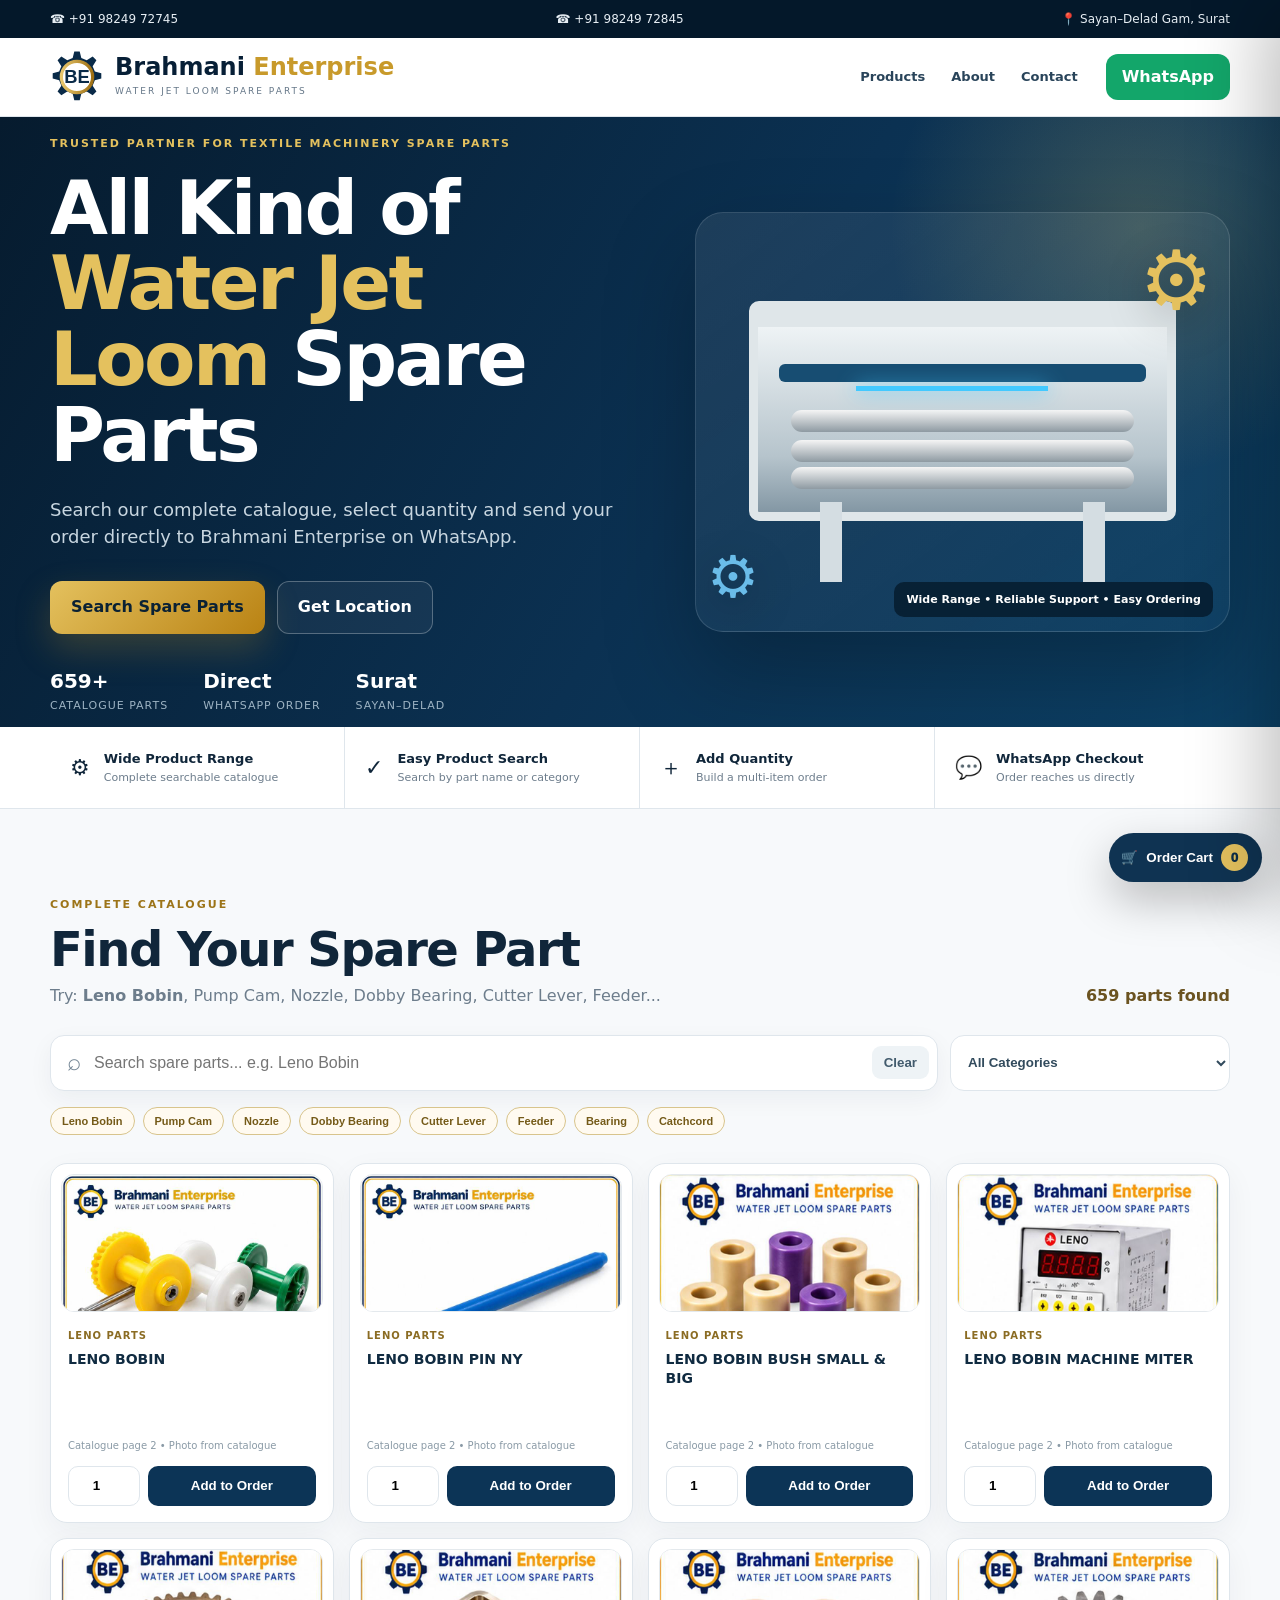
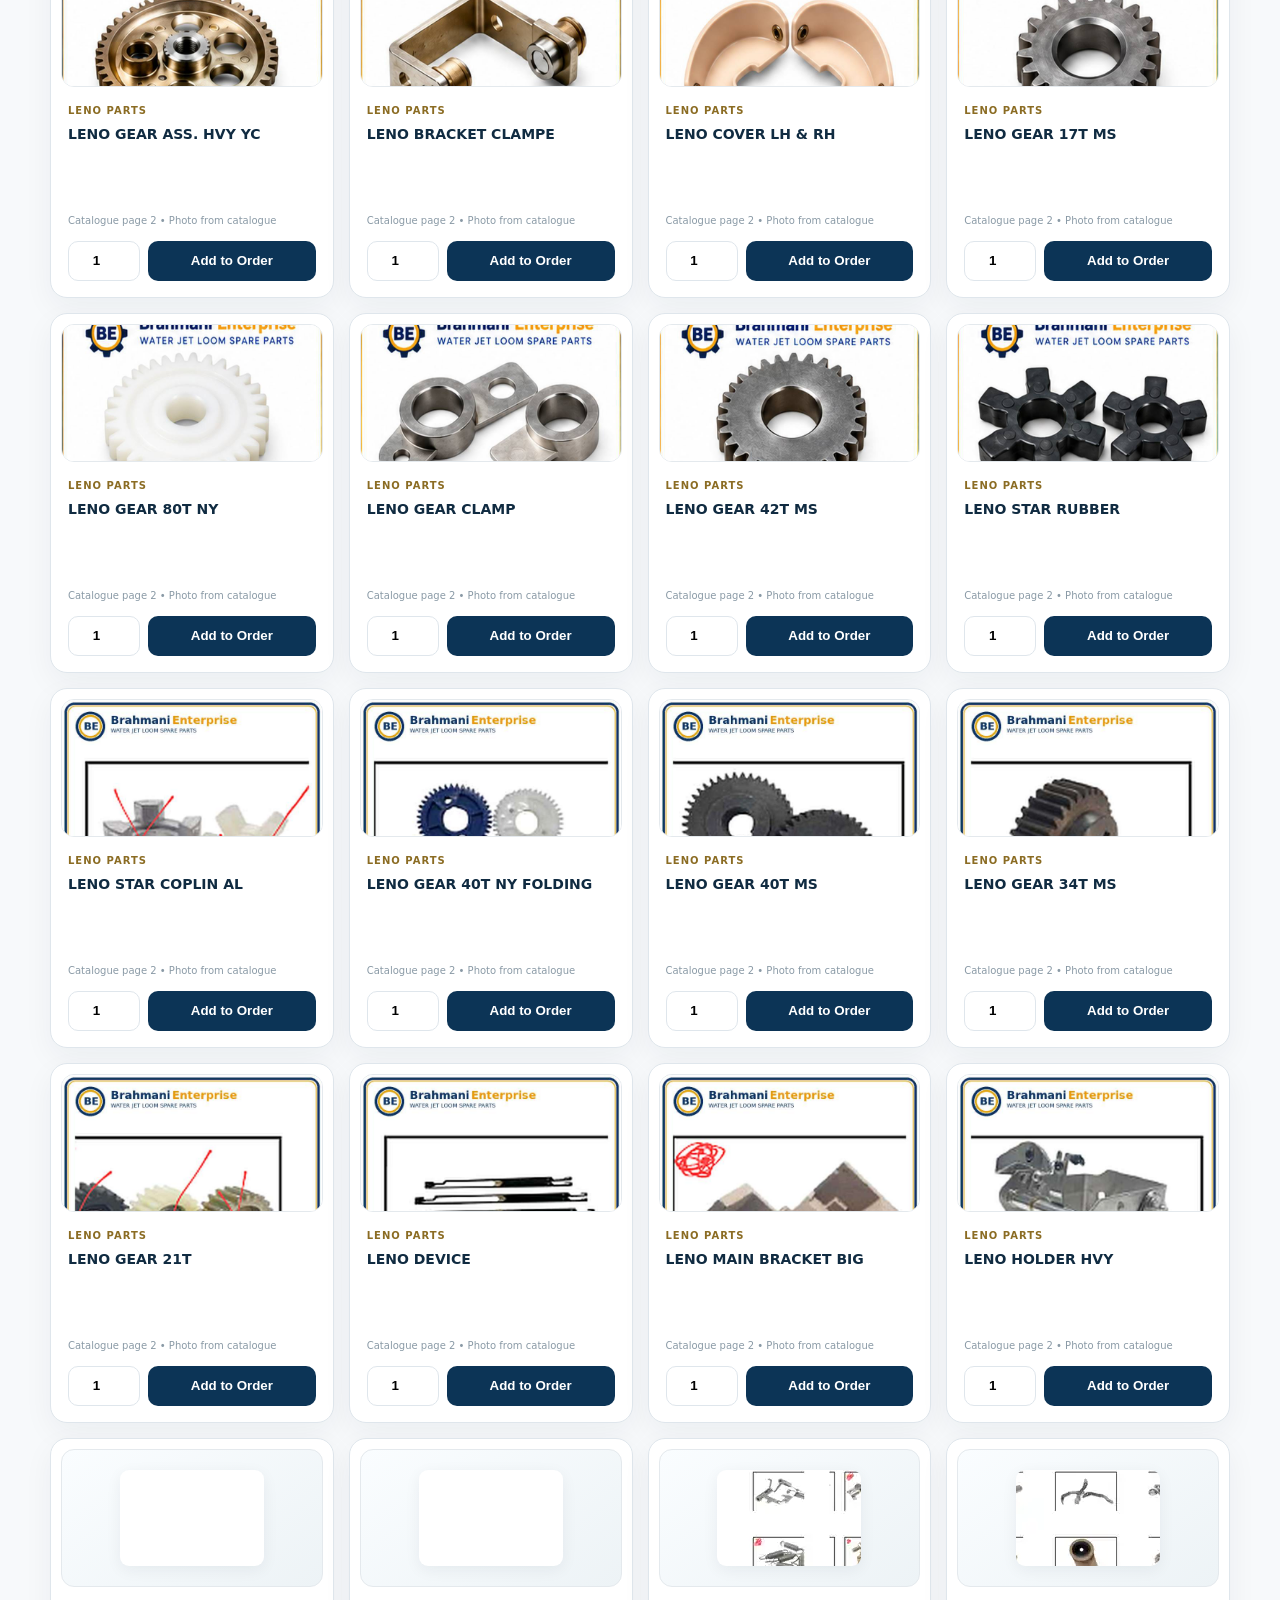
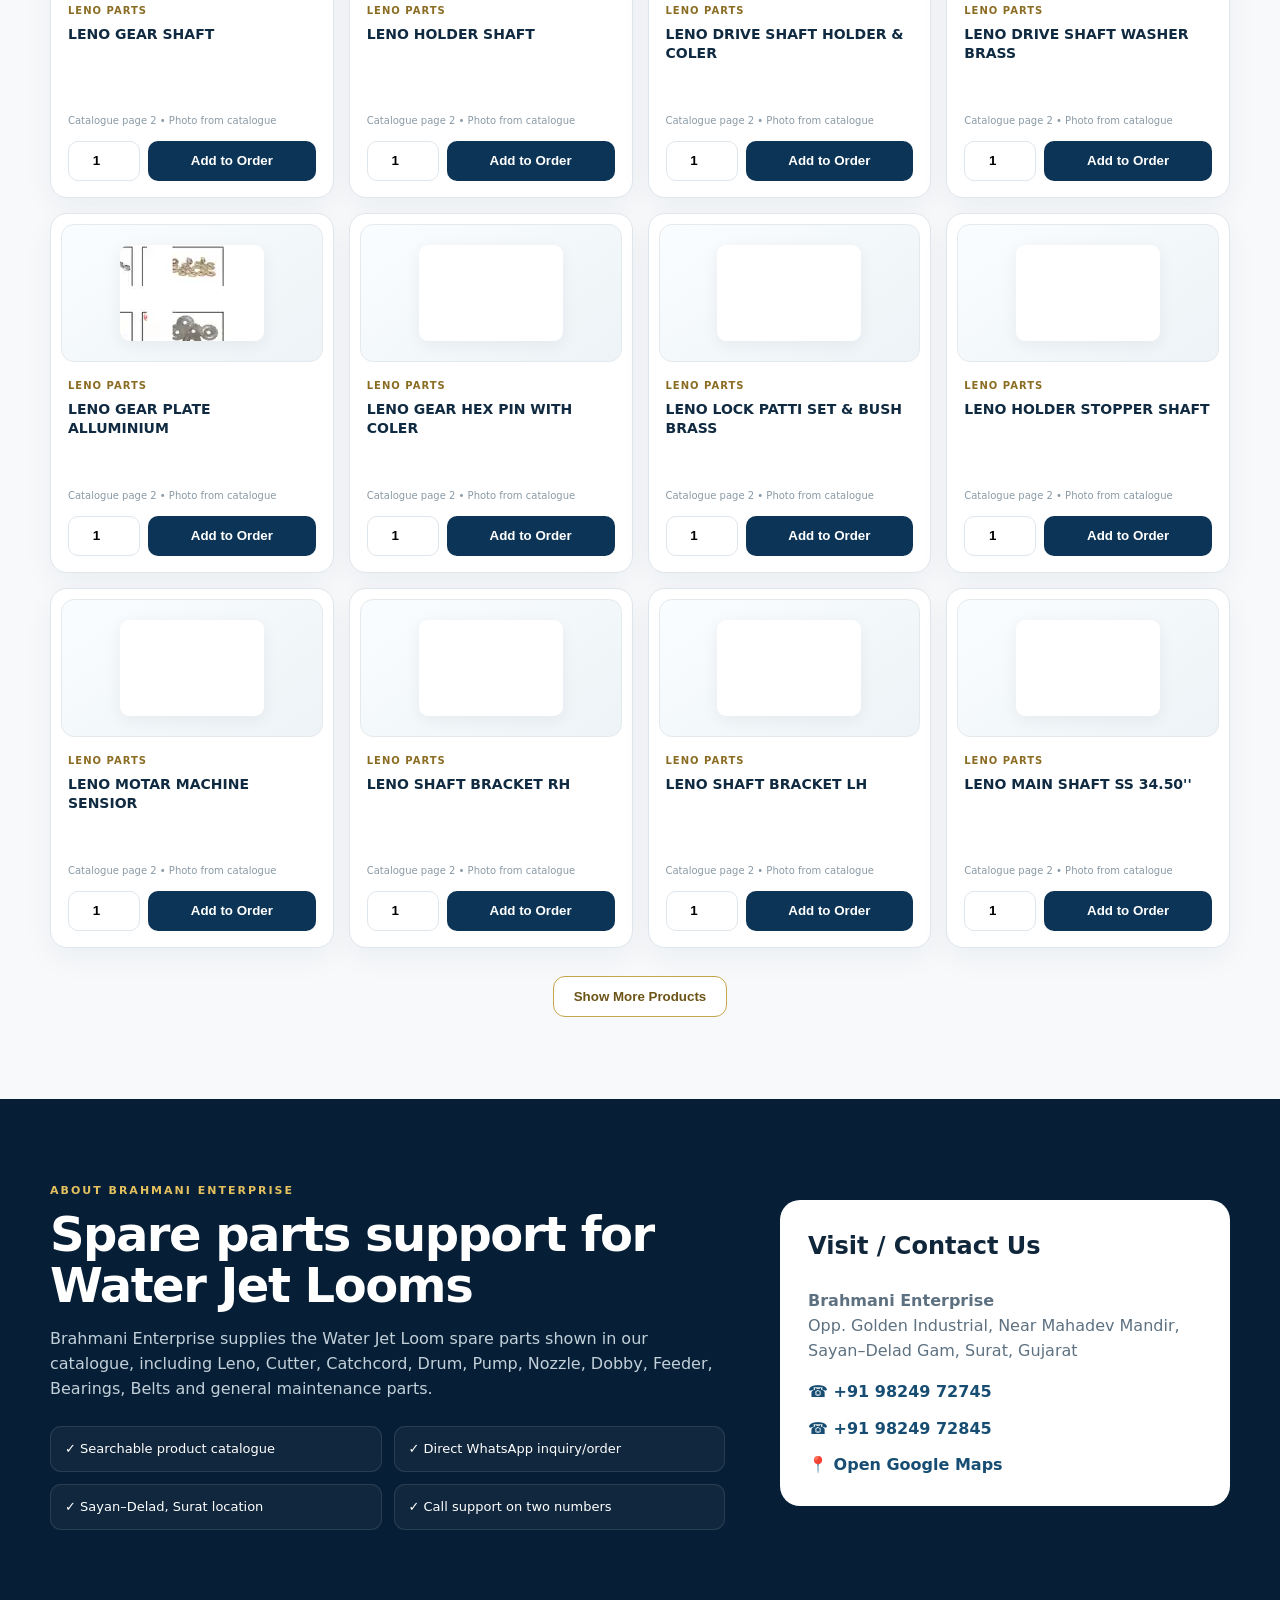
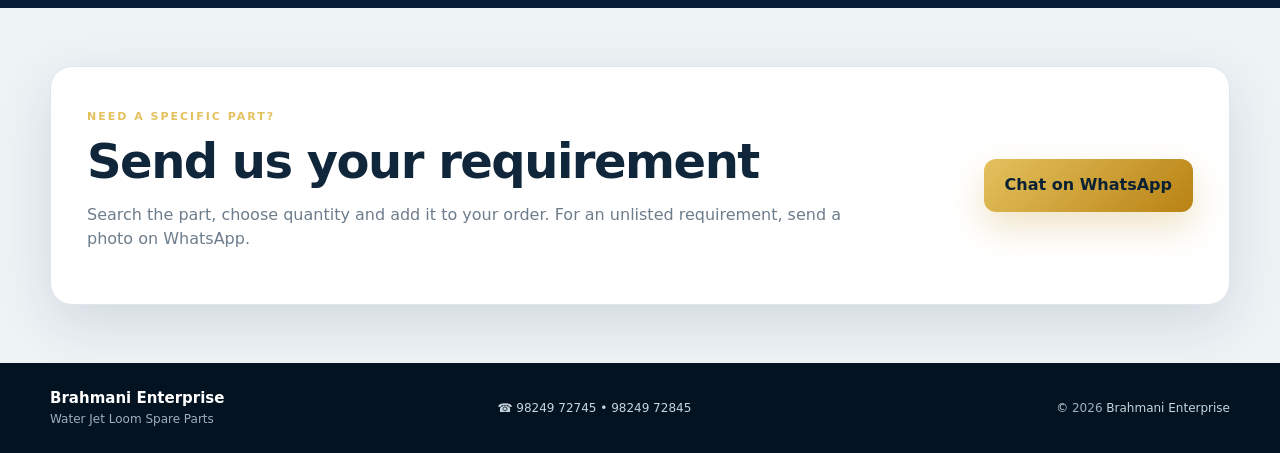
==== commit 4db0fe42: "Load Leno product photo batch 2" ====
--- a/index.html
+++ b/index.html
@@ -8,4 +8,4 @@
 <section class="contact" id="contact"><div class="wrap contact-card"><div><span class="kicker">Need a specific part?</span><h2>Send us your requirement</h2><p>Search the part, choose quantity and add it to your order. For an unlisted requirement, send a photo on WhatsApp.</p></div><a class="primary" href="https://wa.me/919824972745?text=Hello%20Brahmani%20Enterprise,%20I%20need%20Water%20Jet%20Loom%20spare%20parts." target="_blank" rel="noopener">Chat on WhatsApp</a></div></section></main>
 <button class="cart-fab" id="cartFab" type="button"><span>🛒</span><b>Order Cart</b><em id="cartCount">0</em></button><div class="drawer-backdrop" id="drawerBackdrop"></div><aside class="cart-drawer" id="cartDrawer"><div class="drawer-head"><div><small>Your Order</small><h3>Brahmani Enterprise</h3></div><button id="closeCart" type="button">×</button></div><div class="cart-items" id="cartItems"></div><div class="customer-form"><label>Your Name<input id="customerName" placeholder="Customer name"></label><label>Company Name <span>(optional)</span><input id="companyName" placeholder="Company / firm"></label><label>Delivery Address / Location <span>(optional)</span><textarea id="customerAddress" placeholder="Delivery address or location"></textarea></label></div><button class="checkout" id="checkoutBtn" type="button">Send Complete Order on WhatsApp</button><p class="cart-note">Price and availability will be confirmed by Brahmani Enterprise.</p></aside>
 <footer><div class="wrap footer-grid"><div><b>Brahmani Enterprise</b><span>Water Jet Loom Spare Parts</span></div><div>☎ 98249 72745 • 98249 72845</div><div>© <span id="year"></span> Brahmani Enterprise</div></div></footer>
-<script src="products-1.js"></script><script src="products-2.js"></script><script src="products-3.js"></script><script src="products-4.js"></script><script src="products-5.js"></script><script src="products-6.js"></script><script src="pi-1.js"></script><script src="pi-2.js"></script><script src="pi-3.js"></script><script src="pi-4.js"></script><script src="sp-1.js"></script><script src="sp-2.js"></script><script src="sp-3.js"></script><script src="sp-4.js"></script><script src="sp-5.js"></script><script src="sp-6.js"></script><script src="sp-7.js"></script><script src="sp-8.js"></script><script src="sp-9.js"></script><script src="app.js"></script></body></html>+<script src="products-1.js"></script><script src="products-2.js"></script><script src="products-3.js"></script><script src="products-4.js"></script><script src="products-5.js"></script><script src="products-6.js"></script><script src="pi-1.js"></script><script src="pi-2.js"></script><script src="pi-3.js"></script><script src="pi-4.js"></script><script src="sp-1.js"></script><script src="sp-2.js"></script><script src="sp-3.js"></script><script src="sp-4.js"></script><script src="sp-5.js"></script><script src="sp-6.js"></script><script src="sp-7.js"></script><script src="sp-8.js"></script><script src="sp-9.js"></script><script src="enhanced-products-01.js"></script><script src="enhanced-products-02.js"></script><script src="app.js"></script></body></html>
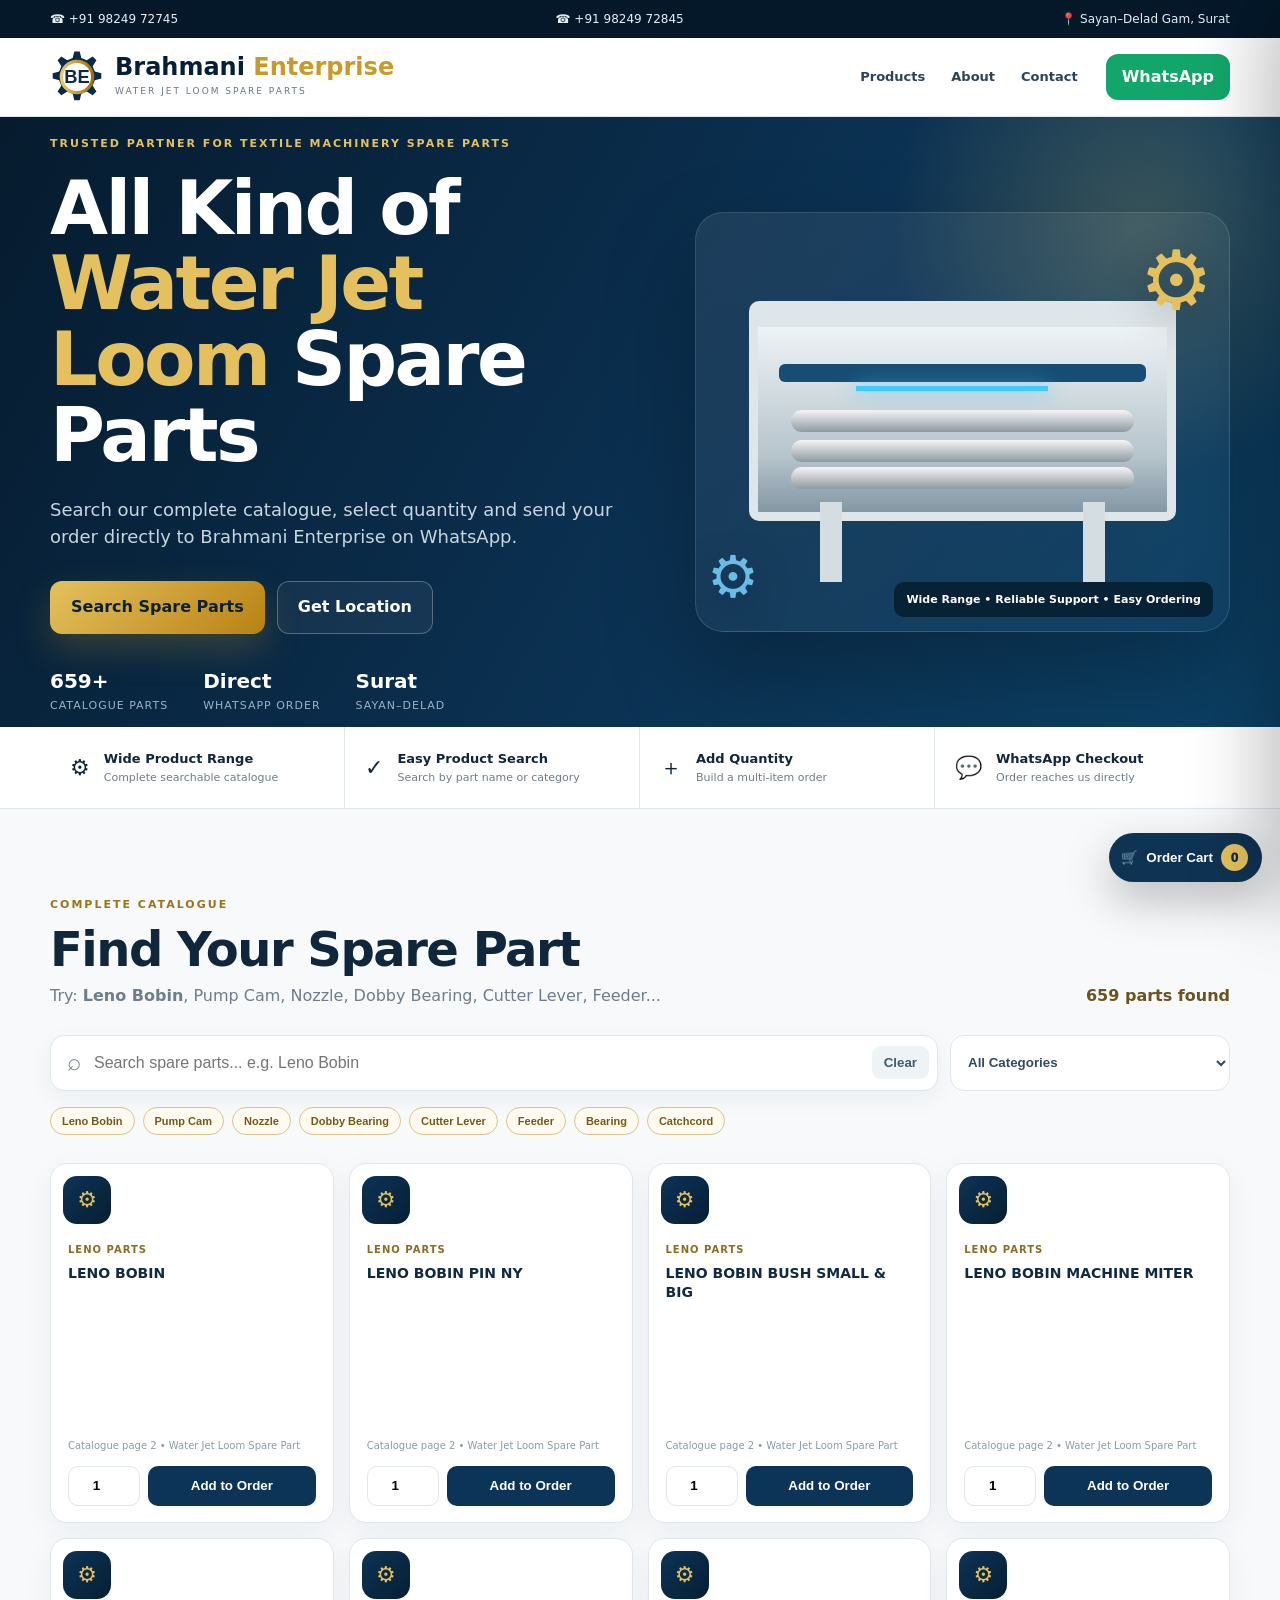
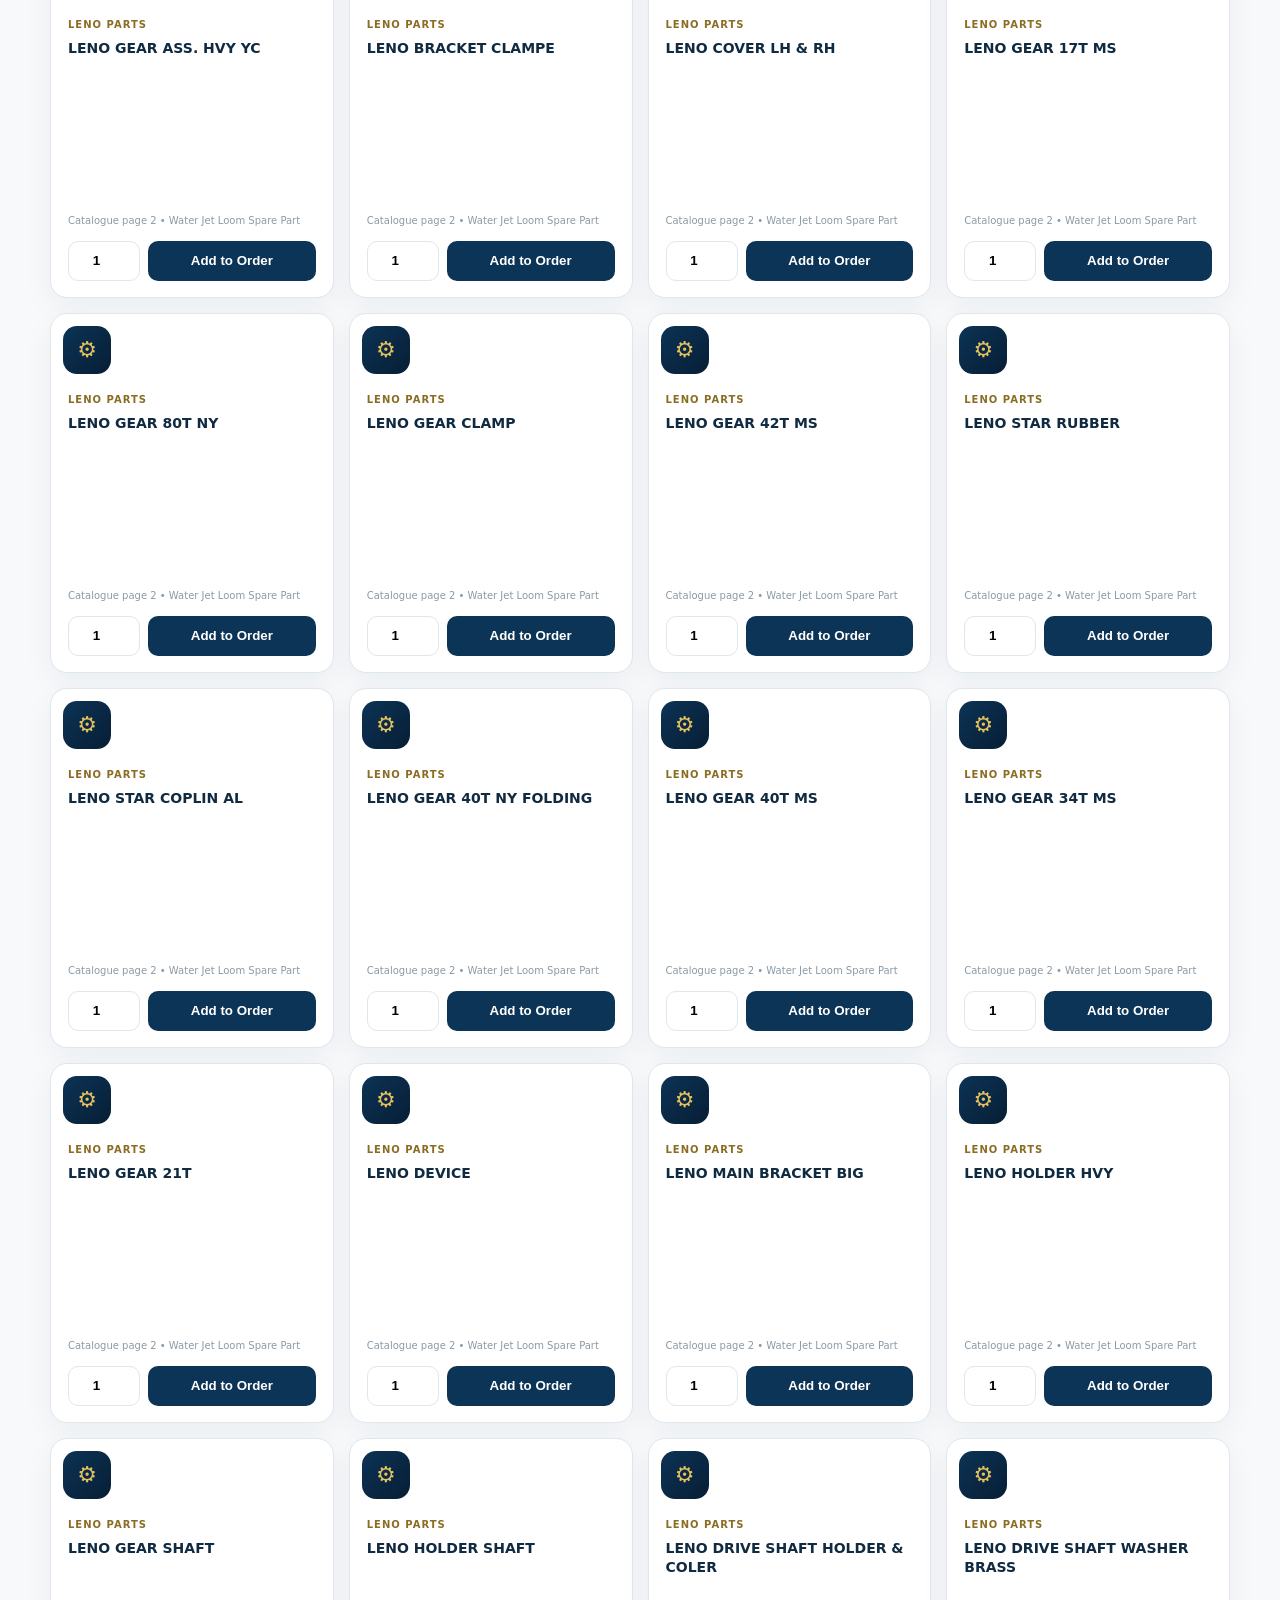
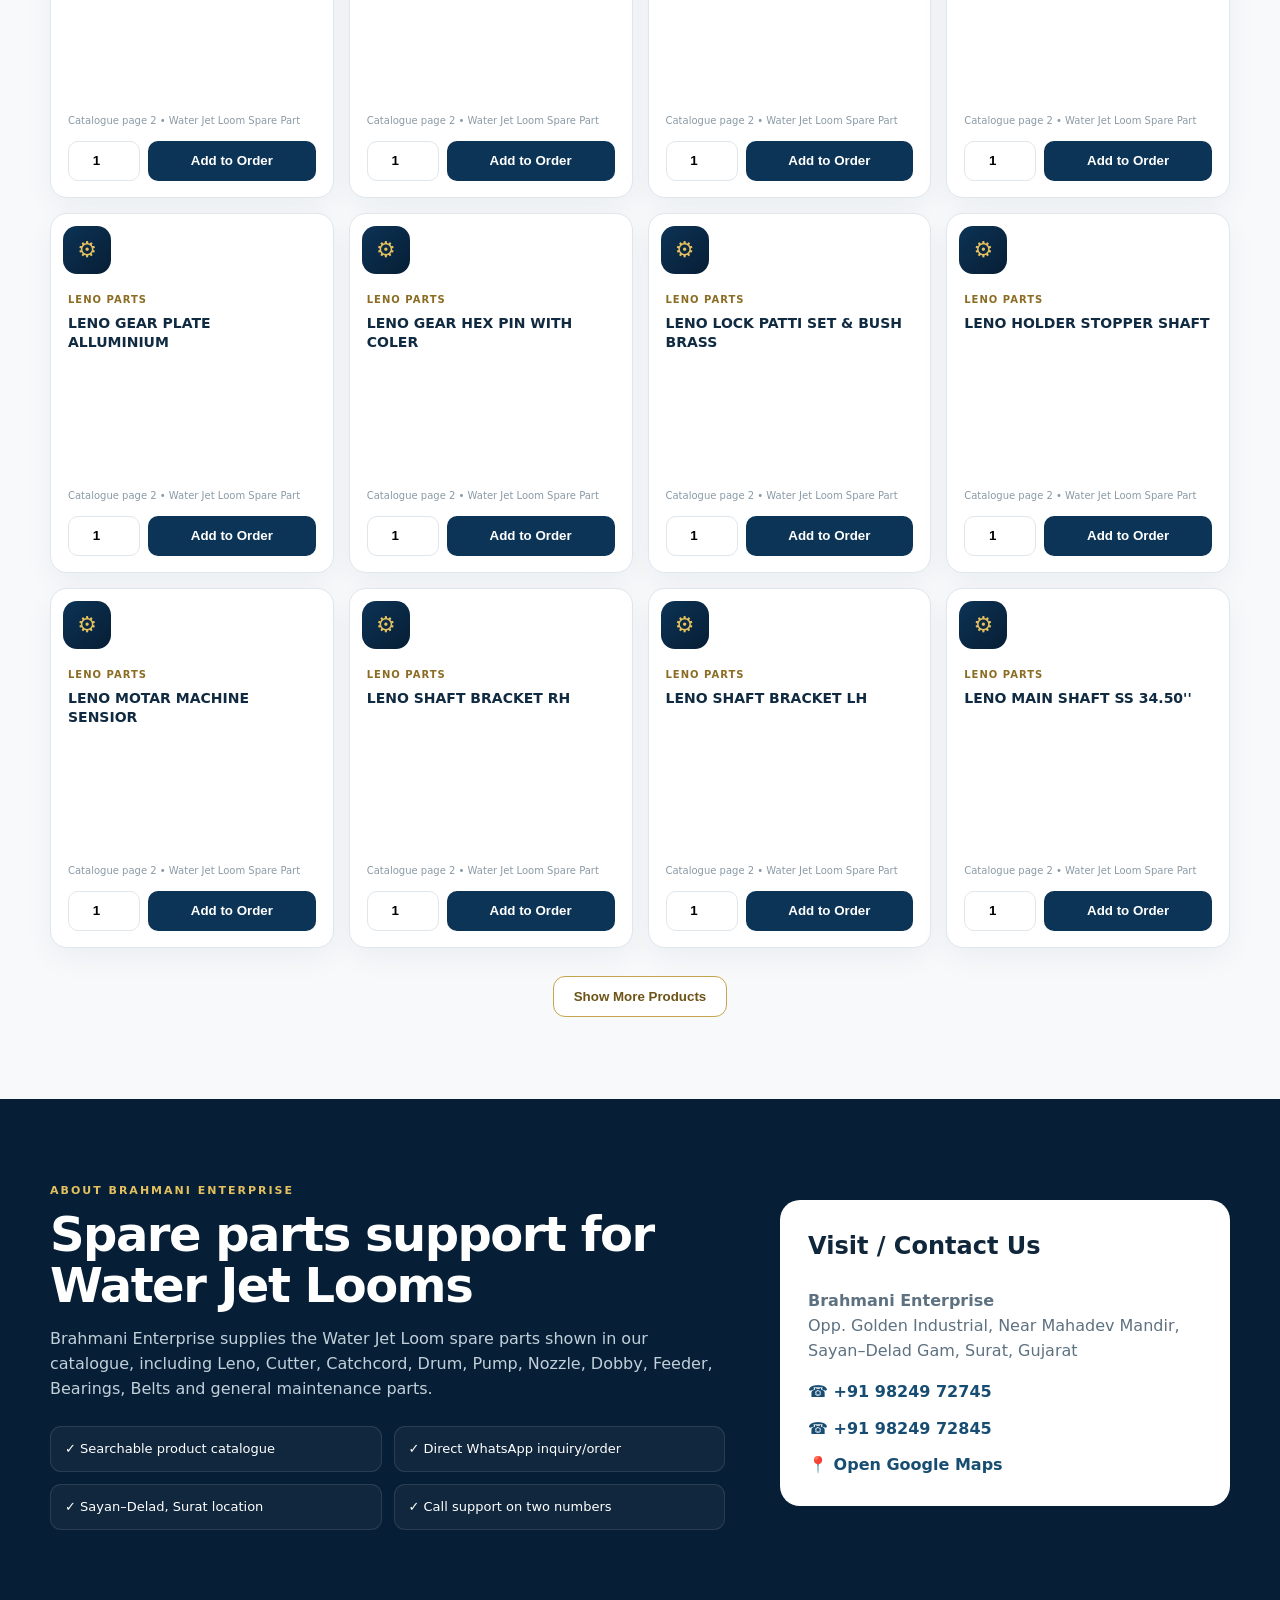
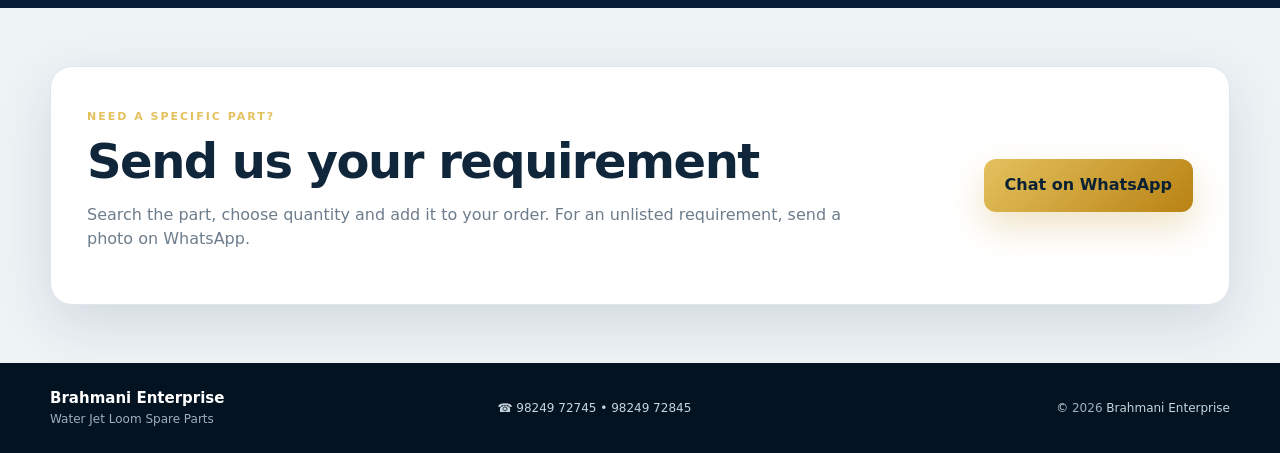
==== commit 54407ff2: "Stop loading product photo assets" ====
--- a/index.html
+++ b/index.html
@@ -8,4 +8,4 @@
 <section class="contact" id="contact"><div class="wrap contact-card"><div><span class="kicker">Need a specific part?</span><h2>Send us your requirement</h2><p>Search the part, choose quantity and add it to your order. For an unlisted requirement, send a photo on WhatsApp.</p></div><a class="primary" href="https://wa.me/919824972745?text=Hello%20Brahmani%20Enterprise,%20I%20need%20Water%20Jet%20Loom%20spare%20parts." target="_blank" rel="noopener">Chat on WhatsApp</a></div></section></main>
 <button class="cart-fab" id="cartFab" type="button"><span>🛒</span><b>Order Cart</b><em id="cartCount">0</em></button><div class="drawer-backdrop" id="drawerBackdrop"></div><aside class="cart-drawer" id="cartDrawer"><div class="drawer-head"><div><small>Your Order</small><h3>Brahmani Enterprise</h3></div><button id="closeCart" type="button">×</button></div><div class="cart-items" id="cartItems"></div><div class="customer-form"><label>Your Name<input id="customerName" placeholder="Customer name"></label><label>Company Name <span>(optional)</span><input id="companyName" placeholder="Company / firm"></label><label>Delivery Address / Location <span>(optional)</span><textarea id="customerAddress" placeholder="Delivery address or location"></textarea></label></div><button class="checkout" id="checkoutBtn" type="button">Send Complete Order on WhatsApp</button><p class="cart-note">Price and availability will be confirmed by Brahmani Enterprise.</p></aside>
 <footer><div class="wrap footer-grid"><div><b>Brahmani Enterprise</b><span>Water Jet Loom Spare Parts</span></div><div>☎ 98249 72745 • 98249 72845</div><div>© <span id="year"></span> Brahmani Enterprise</div></div></footer>
-<script src="products-1.js"></script><script src="products-2.js"></script><script src="products-3.js"></script><script src="products-4.js"></script><script src="products-5.js"></script><script src="products-6.js"></script><script src="pi-1.js"></script><script src="pi-2.js"></script><script src="pi-3.js"></script><script src="pi-4.js"></script><script src="sp-1.js"></script><script src="sp-2.js"></script><script src="sp-3.js"></script><script src="sp-4.js"></script><script src="sp-5.js"></script><script src="sp-6.js"></script><script src="sp-7.js"></script><script src="sp-8.js"></script><script src="sp-9.js"></script><script src="enhanced-products-01.js"></script><script src="enhanced-products-02.js"></script><script src="app.js"></script></body></html>+<script src="products-1.js"></script><script src="products-2.js"></script><script src="products-3.js"></script><script src="products-4.js"></script><script src="products-5.js"></script><script src="products-6.js"></script><script src="app.js"></script></body></html>
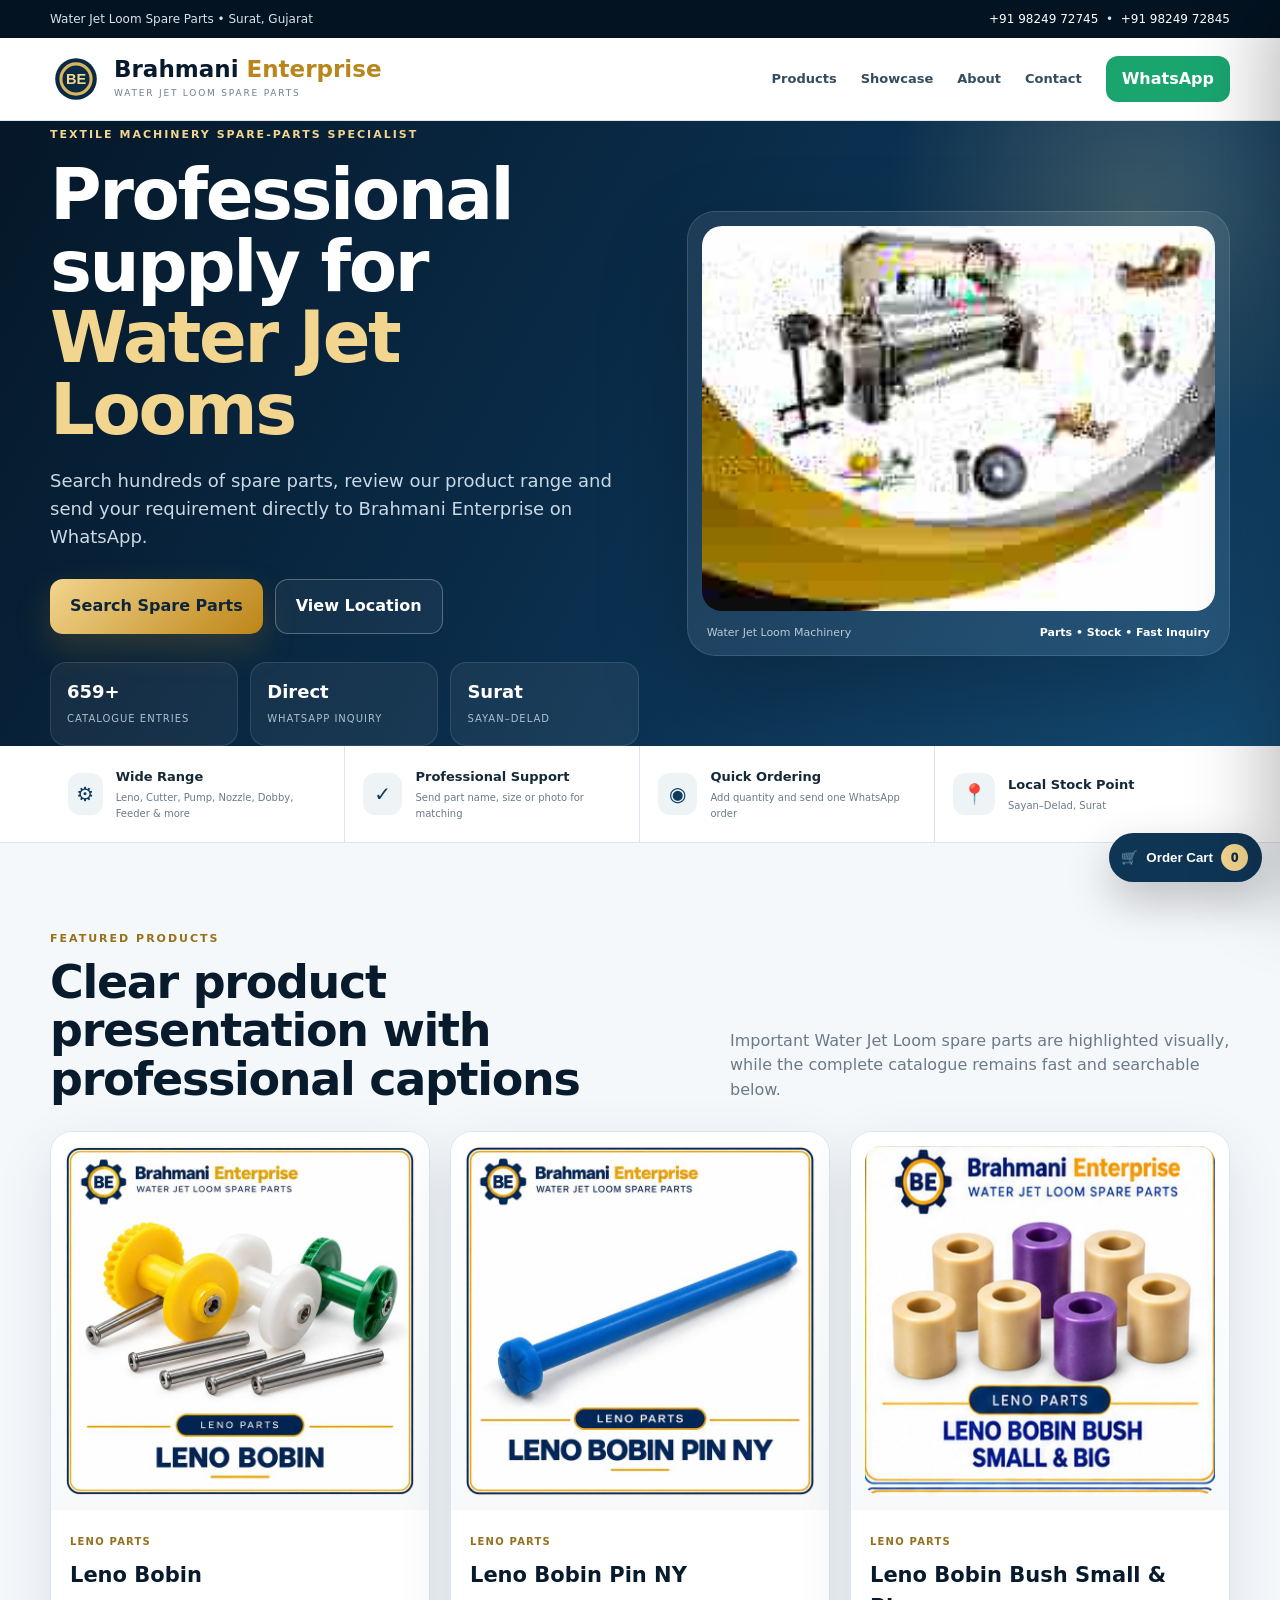
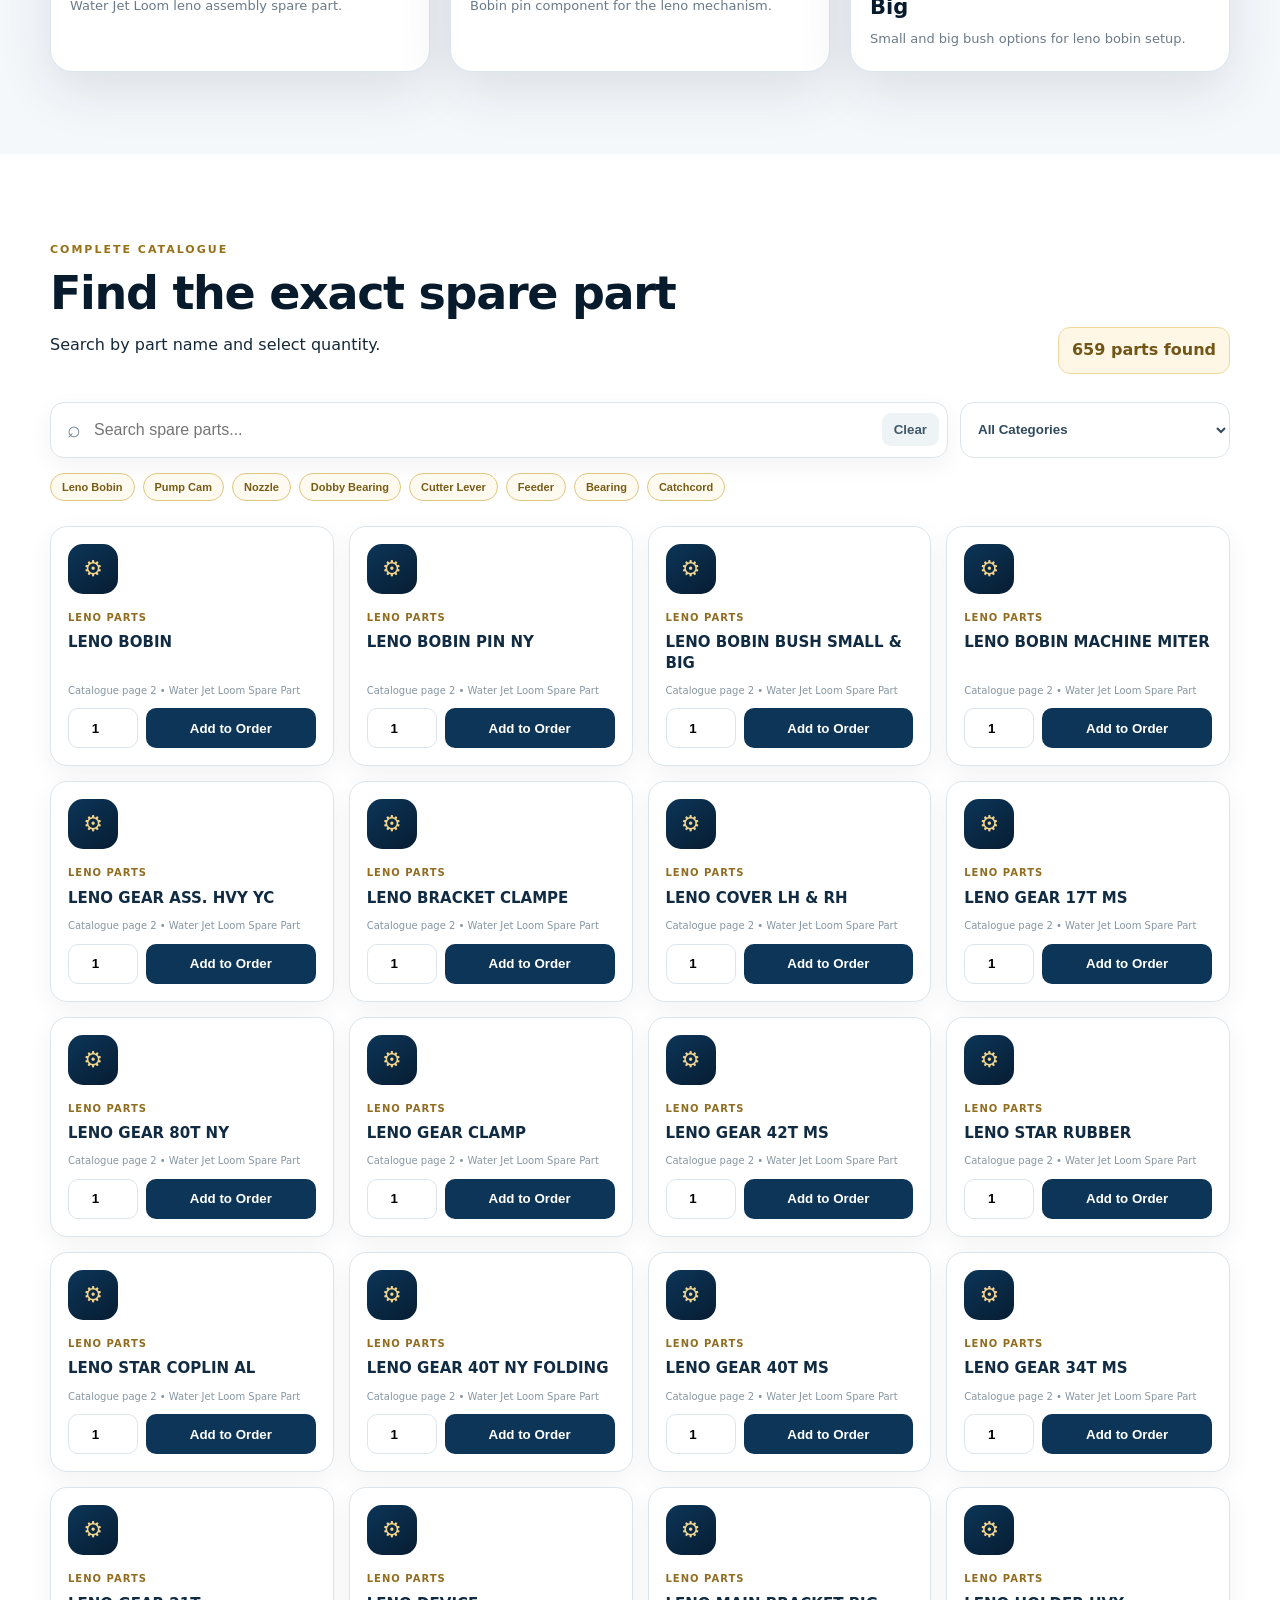
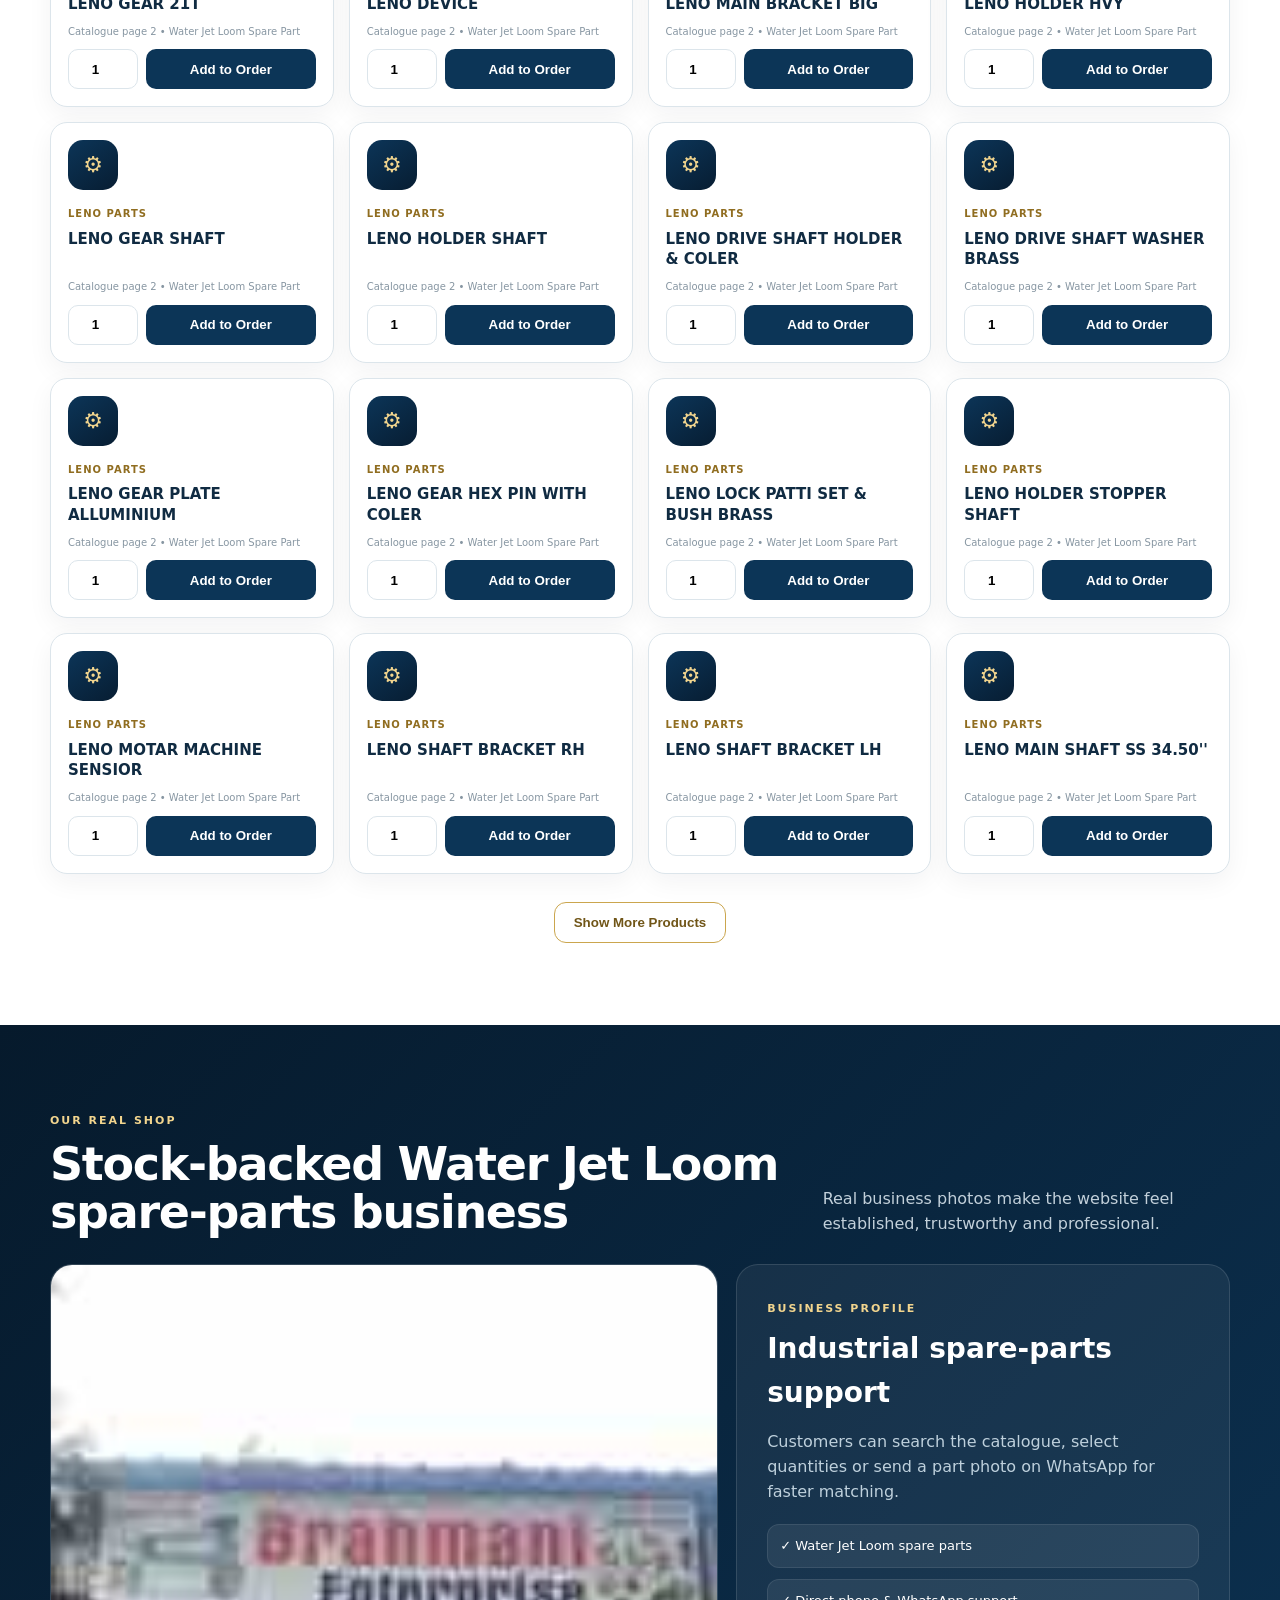
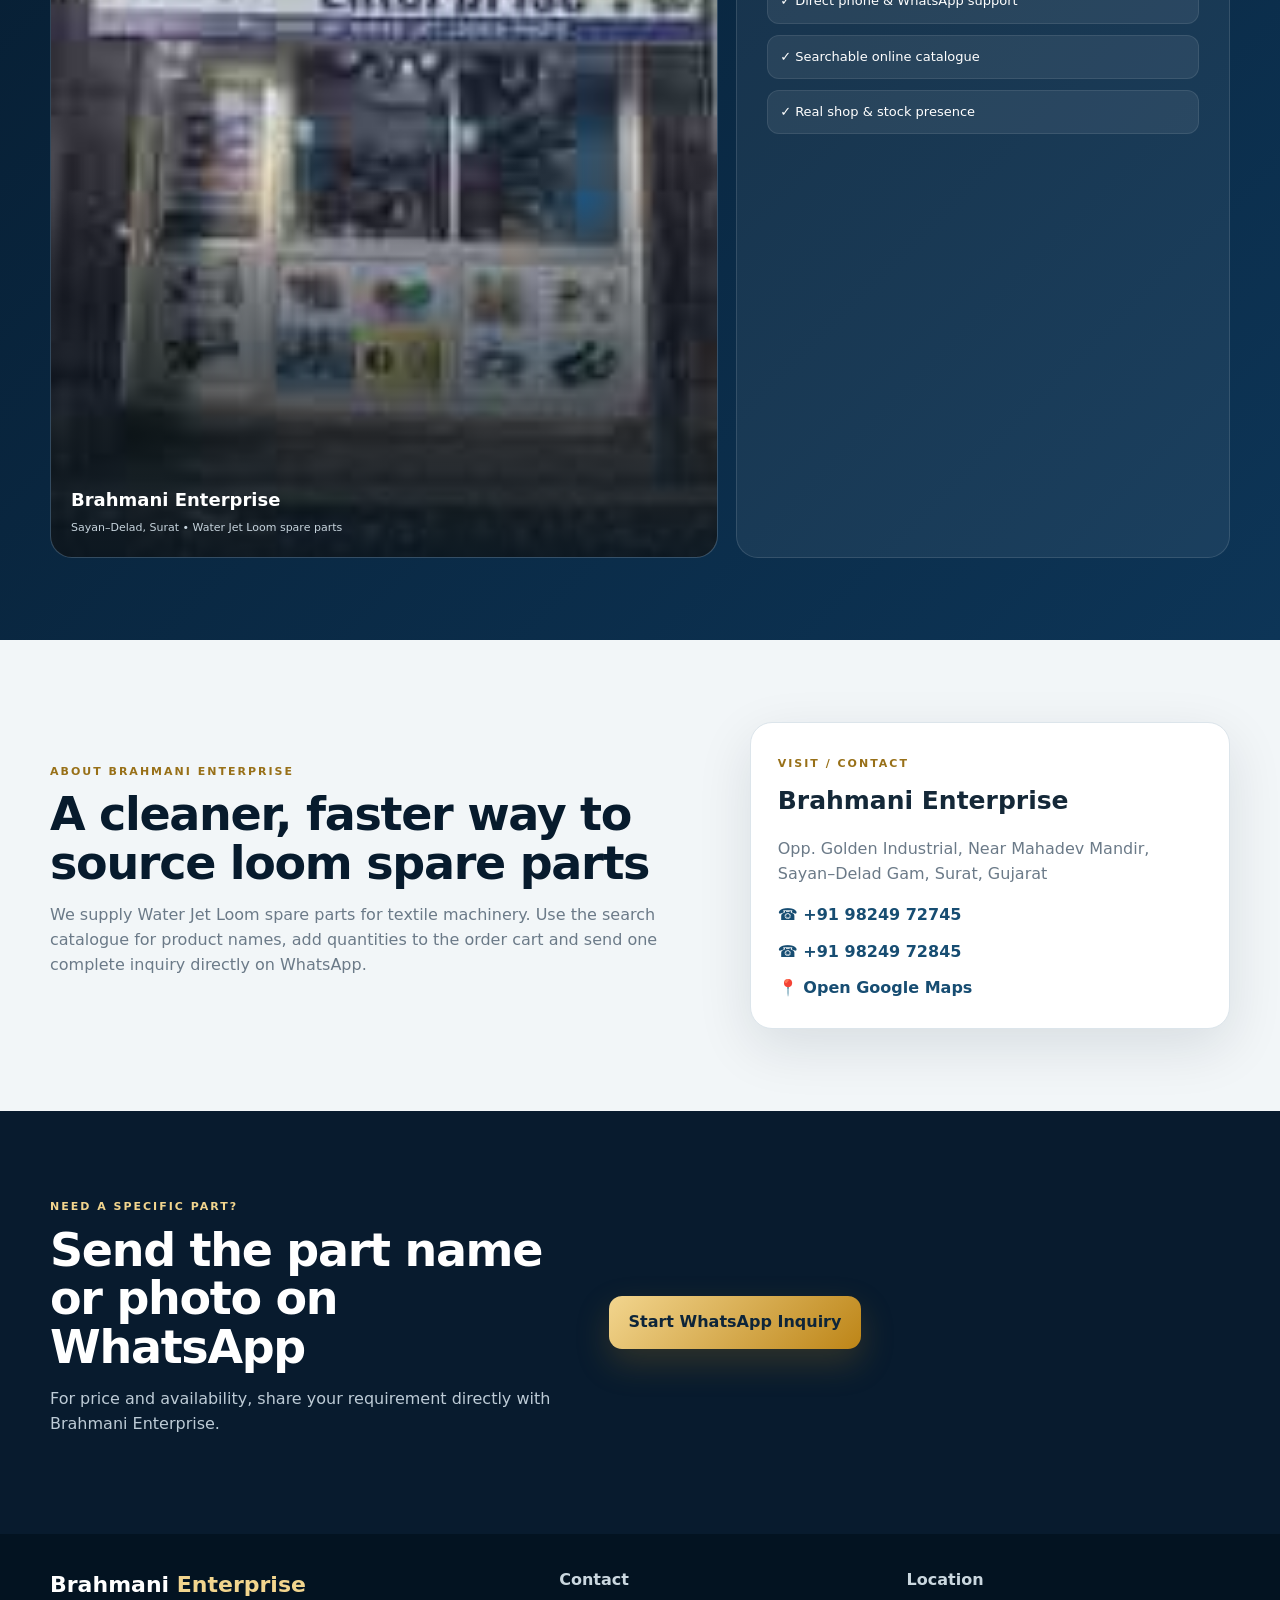
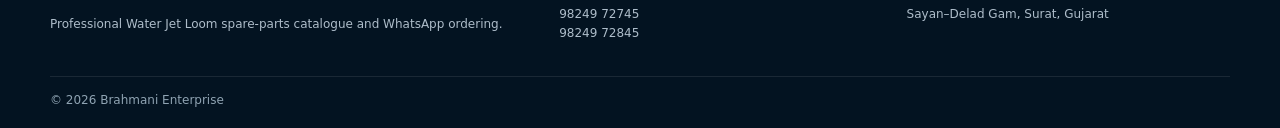
==== commit 60271c22: "Launch premium professional live website" ====
--- a/index.html
+++ b/index.html
@@ -1,11 +1,13 @@
-<!doctype html><html lang="en"><head><meta charset="utf-8"><meta name="viewport" content="width=device-width,initial-scale=1"><meta name="theme-color" content="#071f36"><meta name="description" content="Brahmani Enterprise - Water Jet Loom spare parts in Sayan-Delad, Surat. Search our catalogue and send orders directly on WhatsApp."><title>Brahmani Enterprise | Water Jet Loom Spare Parts</title><link rel="stylesheet" href="styles.css"></head><body>
-<div class="topbar"><div class="wrap topbar-inner"><span>☎ +91 98249 72745</span><span>☎ +91 98249 72845</span><a href="https://maps.app.goo.gl/NhMJjw7vSJwXC8zv6?g_st=ac" target="_blank" rel="noopener">📍 Sayan–Delad Gam, Surat</a></div></div>
-<header class="header"><div class="wrap nav"><a class="brand" href="#home"><svg class="brand-logo" viewBox="0 0 100 100"><defs><linearGradient id="gold" x1="0" x2="1"><stop stop-color="#e8c76d"/><stop offset="1" stop-color="#9f7013"/></linearGradient></defs><path fill="#092a48" d="M45 3h10l3 12 10 4 11-7 7 7-7 11 4 10 12 3v10l-12 3-4 10 7 11-7 7-11-7-10 4-3 12H45l-3-12-10-4-11 7-7-7 7-11-4-10-12-3V43l12-3 4-10-7-11 7-7 11 7 10-4z"/><circle cx="50" cy="50" r="29" fill="white" stroke="url(#gold)" stroke-width="6"/><text x="50" y="61" text-anchor="middle" font-family="Arial" font-weight="900" font-size="34" fill="#092a48">BE</text></svg><span><strong>Brahmani <b>Enterprise</b></strong><small>Water Jet Loom Spare Parts</small></span></a><nav><a href="#products">Products</a><a href="#about">About</a><a href="#contact">Contact</a></nav><a class="wa-btn" href="https://wa.me/919824972745?text=Hello%20Brahmani%20Enterprise" target="_blank" rel="noopener">WhatsApp</a></div></header>
-<main id="home"><section class="hero"><div class="wrap hero-grid"><div class="hero-copy"><span class="kicker">Trusted partner for textile machinery spare parts</span><h1>All Kind of <span>Water Jet Loom</span> Spare Parts</h1><p>Search our complete catalogue, select quantity and send your order directly to Brahmani Enterprise on WhatsApp.</p><div class="hero-actions"><a class="primary" href="#products">Search Spare Parts</a><a class="secondary" href="https://maps.app.goo.gl/NhMJjw7vSJwXC8zv6?g_st=ac" target="_blank" rel="noopener">Get Location</a></div><div class="hero-stats"><div><b id="partCount">659+</b><span>Catalogue Parts</span></div><div><b>Direct</b><span>WhatsApp Order</span></div><div><b>Surat</b><span>Sayan–Delad</span></div></div></div><div class="hero-art"><div class="machine"><div class="beam"></div><div class="roller r1"></div><div class="roller r2"></div><div class="roller r3"></div><div class="leg l1"></div><div class="leg l2"></div><div class="water"></div></div><div class="gear g1">⚙</div><div class="gear g2">⚙</div><div class="art-caption">Wide Range • Reliable Support • Easy Ordering</div></div></div></section>
-<section class="benefits"><div class="wrap benefit-grid"><div>⚙ <span><b>Wide Product Range</b><small>Complete searchable catalogue</small></span></div><div>✓ <span><b>Easy Product Search</b><small>Search by part name or category</small></span></div><div>＋ <span><b>Add Quantity</b><small>Build a multi-item order</small></span></div><div>💬 <span><b>WhatsApp Checkout</b><small>Order reaches us directly</small></span></div></div></section>
-<section class="catalog" id="products"><div class="wrap"><div class="section-head"><div><span class="kicker dark">Complete Catalogue</span><h2>Find Your Spare Part</h2><p>Try: <b>Leno Bobin</b>, Pump Cam, Nozzle, Dobby Bearing, Cutter Lever, Feeder...</p></div><div class="result-count" id="resultCount"></div></div><div class="search-panel"><div class="search-box"><span>⌕</span><input id="searchInput" type="search" autocomplete="off" placeholder="Search spare parts... e.g. Leno Bobin"><button id="clearSearch" type="button">Clear</button></div><select id="categoryFilter"><option value="">All Categories</option></select></div><div class="quick-tags" id="quickTags"></div><div class="products-grid" id="productsGrid"></div><button class="load-more" id="loadMore" type="button">Show More Products</button></div></section>
-<section class="about" id="about"><div class="wrap about-grid"><div><span class="kicker">About Brahmani Enterprise</span><h2>Spare parts support for Water Jet Looms</h2><p>Brahmani Enterprise supplies the Water Jet Loom spare parts shown in our catalogue, including Leno, Cutter, Catchcord, Drum, Pump, Nozzle, Dobby, Feeder, Bearings, Belts and general maintenance parts.</p><div class="about-points"><span>✓ Searchable product catalogue</span><span>✓ Direct WhatsApp inquiry/order</span><span>✓ Sayan–Delad, Surat location</span><span>✓ Call support on two numbers</span></div></div><div class="address-card"><h3>Visit / Contact Us</h3><p><b>Brahmani Enterprise</b><br>Opp. Golden Industrial, Near Mahadev Mandir,<br>Sayan–Delad Gam, Surat, Gujarat</p><a href="tel:+919824972745">☎ +91 98249 72745</a><a href="tel:+919824972845">☎ +91 98249 72845</a><a href="https://maps.app.goo.gl/NhMJjw7vSJwXC8zv6?g_st=ac" target="_blank" rel="noopener">📍 Open Google Maps</a></div></div></section>
-<section class="contact" id="contact"><div class="wrap contact-card"><div><span class="kicker">Need a specific part?</span><h2>Send us your requirement</h2><p>Search the part, choose quantity and add it to your order. For an unlisted requirement, send a photo on WhatsApp.</p></div><a class="primary" href="https://wa.me/919824972745?text=Hello%20Brahmani%20Enterprise,%20I%20need%20Water%20Jet%20Loom%20spare%20parts." target="_blank" rel="noopener">Chat on WhatsApp</a></div></section></main>
+<!doctype html><html lang="en"><head><meta charset="utf-8"><meta name="viewport" content="width=device-width,initial-scale=1"><meta name="theme-color" content="#071b2d"><meta name="description" content="Brahmani Enterprise - Water Jet Loom spare parts in Sayan-Delad, Surat."><title>Brahmani Enterprise | Water Jet Loom Spare Parts</title><link rel="stylesheet" href="styles.css"></head><body>
+<div class="topbar"><div class="wrap topbar-inner"><div>Water Jet Loom Spare Parts • Surat, Gujarat</div><div><a href="tel:+919824972745">+91 98249 72745</a> &nbsp;•&nbsp; <a href="tel:+919824972845">+91 98249 72845</a></div></div></div>
+<header class="header"><div class="wrap nav"><a class="brand" href="#home"><svg class="brand-mark" viewBox="0 0 100 100"><circle cx="50" cy="50" r="40" fill="#0a2943"/><circle cx="50" cy="50" r="29" fill="none" stroke="#d8b45e" stroke-width="6"/><text x="50" y="59" text-anchor="middle" font-family="Arial" font-weight="800" font-size="28" fill="#f4d78e">BE</text></svg><span><strong>Brahmani <b>Enterprise</b></strong><small>Water Jet Loom Spare Parts</small></span></a><nav><a href="#products">Products</a><a href="#showcase">Showcase</a><a href="#about">About</a><a href="#contact">Contact</a></nav><a class="wa-btn" href="https://wa.me/919824972745?text=Hello%20Brahmani%20Enterprise%2C%20I%20need%20Water%20Jet%20Loom%20spare%20parts." target="_blank" rel="noopener">WhatsApp</a></div></header>
+<main id="home"><section class="hero"><div class="wrap hero-grid"><div><span class="eyebrow">Textile machinery spare-parts specialist</span><h1>Professional supply for <span>Water Jet Looms</span></h1><p>Search hundreds of spare parts, review our product range and send your requirement directly to Brahmani Enterprise on WhatsApp.</p><div class="hero-actions"><a class="primary" href="#products">Search Spare Parts</a><a class="secondary" href="https://maps.app.goo.gl/NhMJjw7vSJwXC8zv6?g_st=ac" target="_blank" rel="noopener">View Location</a></div><div class="hero-points"><div><b id="partCount">659+</b><span>Catalogue entries</span></div><div><b>Direct</b><span>WhatsApp inquiry</span></div><div><b>Surat</b><span>Sayan–Delad</span></div></div></div><div class="hero-media"><img src="[data-uri]" alt="Water Jet Loom machine"><div class="hero-caption"><span>Water Jet Loom Machinery</span><b>Parts • Stock • Fast Inquiry</b></div></div></div></section>
+<section class="trust"><div class="wrap trust-grid"><div><span class="trust-icon">⚙</span><div><b>Wide Range</b><small>Leno, Cutter, Pump, Nozzle, Dobby, Feeder & more</small></div></div><div><span class="trust-icon">✓</span><div><b>Professional Support</b><small>Send part name, size or photo for matching</small></div></div><div><span class="trust-icon">◉</span><div><b>Quick Ordering</b><small>Add quantity and send one WhatsApp order</small></div></div><div><span class="trust-icon">📍</span><div><b>Local Stock Point</b><small>Sayan–Delad, Surat</small></div></div></div></section>
+<section class="section" id="showcase"><div class="wrap"><div class="section-head"><div><span class="eyebrow dark">Featured products</span><h2>Clear product presentation with professional captions</h2></div><p>Important Water Jet Loom spare parts are highlighted visually, while the complete catalogue remains fast and searchable below.</p></div><div class="featured-grid"><article class="feature-card"><div class="feature-media"><img id="featBobin" alt="Leno Bobin"></div><div class="feature-copy"><span>Leno Parts</span><h3>Leno Bobin</h3><p>Water Jet Loom leno assembly spare part.</p></div></article><article class="feature-card"><div class="feature-media"><img id="featPin" alt="Leno Bobin Pin NY"></div><div class="feature-copy"><span>Leno Parts</span><h3>Leno Bobin Pin NY</h3><p>Bobin pin component for the leno mechanism.</p></div></article><article class="feature-card"><div class="feature-media"><img id="featBush" alt="Leno Bobin Bush Small and Big"></div><div class="feature-copy"><span>Leno Parts</span><h3>Leno Bobin Bush Small & Big</h3><p>Small and big bush options for leno bobin setup.</p></div></article></div></div></section>
+<section class="section products" id="products"><div class="wrap"><div class="section-head"><div><span class="eyebrow dark">Complete catalogue</span><h2>Find the exact spare part</h2><p>Search by part name and select quantity.</p></div><div id="resultCount" class="result-count"></div></div><div class="search-panel"><div class="search-box"><span>⌕</span><input id="searchInput" type="search" placeholder="Search spare parts..." autocomplete="off"><button id="clearSearch" type="button">Clear</button></div><select id="categoryFilter"><option value="">All Categories</option></select></div><div id="quickTags" class="quick-tags"></div><div id="productsGrid" class="products-grid"></div><button id="loadMore" class="load-more" type="button">Show More Products</button></div></section>
+<section class="section showcase"><div class="wrap"><div class="section-head"><div><span class="eyebrow">Our real shop</span><h2>Stock-backed Water Jet Loom spare-parts business</h2></div><p>Real business photos make the website feel established, trustworthy and professional.</p></div><div class="shop-grid"><article class="shop-photo"><img src="[data-uri]" alt="Brahmani Enterprise shop front"><div><b>Brahmani Enterprise</b><span>Sayan–Delad, Surat • Water Jet Loom spare parts</span></div></article><aside class="shop-info"><span class="eyebrow">Business profile</span><h3>Industrial spare-parts support</h3><p>Customers can search the catalogue, select quantities or send a part photo on WhatsApp for faster matching.</p><div class="shop-list"><span>✓ Water Jet Loom spare parts</span><span>✓ Direct phone & WhatsApp support</span><span>✓ Searchable online catalogue</span><span>✓ Real shop & stock presence</span></div></aside></div></div></section>
+<section class="section about" id="about"><div class="wrap about-grid"><div><span class="eyebrow dark">About Brahmani Enterprise</span><h2>A cleaner, faster way to source loom spare parts</h2><p>We supply Water Jet Loom spare parts for textile machinery. Use the search catalogue for product names, add quantities to the order cart and send one complete inquiry directly on WhatsApp.</p></div><aside class="business-card"><span class="eyebrow dark">Visit / Contact</span><h3>Brahmani Enterprise</h3><p>Opp. Golden Industrial, Near Mahadev Mandir,<br>Sayan–Delad Gam, Surat, Gujarat</p><a href="tel:+919824972745">☎ +91 98249 72745</a><a href="tel:+919824972845">☎ +91 98249 72845</a><a href="https://maps.app.goo.gl/NhMJjw7vSJwXC8zv6?g_st=ac" target="_blank" rel="noopener">📍 Open Google Maps</a></aside></div></section>
+<section class="section contact" id="contact"><div class="wrap contact-grid"><div><span class="eyebrow">Need a specific part?</span><h2>Send the part name or photo on WhatsApp</h2><p>For price and availability, share your requirement directly with Brahmani Enterprise.</p></div><div><a class="primary" href="https://wa.me/919824972745?text=Hello%20Brahmani%20Enterprise%2C%20I%20need%20Water%20Jet%20Loom%20spare%20parts.%20Please%20share%20price%20and%20availability." target="_blank" rel="noopener">Start WhatsApp Inquiry</a></div></div></section></main>
 <button class="cart-fab" id="cartFab" type="button"><span>🛒</span><b>Order Cart</b><em id="cartCount">0</em></button><div class="drawer-backdrop" id="drawerBackdrop"></div><aside class="cart-drawer" id="cartDrawer"><div class="drawer-head"><div><small>Your Order</small><h3>Brahmani Enterprise</h3></div><button id="closeCart" type="button">×</button></div><div class="cart-items" id="cartItems"></div><div class="customer-form"><label>Your Name<input id="customerName" placeholder="Customer name"></label><label>Company Name <span>(optional)</span><input id="companyName" placeholder="Company / firm"></label><label>Delivery Address / Location <span>(optional)</span><textarea id="customerAddress" placeholder="Delivery address or location"></textarea></label></div><button class="checkout" id="checkoutBtn" type="button">Send Complete Order on WhatsApp</button><p class="cart-note">Price and availability will be confirmed by Brahmani Enterprise.</p></aside>
-<footer><div class="wrap footer-grid"><div><b>Brahmani Enterprise</b><span>Water Jet Loom Spare Parts</span></div><div>☎ 98249 72745 • 98249 72845</div><div>© <span id="year"></span> Brahmani Enterprise</div></div></footer>
-<script src="products-1.js"></script><script src="products-2.js"></script><script src="products-3.js"></script><script src="products-4.js"></script><script src="products-5.js"></script><script src="products-6.js"></script><script src="app.js"></script></body></html>+<footer class="footer"><div class="wrap footer-grid"><div><div class="footer-brand">Brahmani <span>Enterprise</span></div><p>Professional Water Jet Loom spare-parts catalogue and WhatsApp ordering.</p></div><div><b>Contact</b><p>98249 72745<br>98249 72845</p></div><div><b>Location</b><p>Sayan–Delad Gam, Surat, Gujarat</p></div></div><div class="wrap footer-bottom">© <span id="year"></span> Brahmani Enterprise</div></footer>
+<script src="products-1.js"></script><script src="products-2.js"></script><script src="products-3.js"></script><script src="products-4.js"></script><script src="products-5.js"></script><script src="products-6.js"></script><script src="enhanced-products-01.js"></script><script>const _imgs=window.ENHANCED_PRODUCT_IMAGES||{};const a=document.getElementById("featBobin"),b=document.getElementById("featPin"),c=document.getElementById("featBush");if(_imgs["LENO BOBIN"])a.src=_imgs["LENO BOBIN"];if(_imgs["LENO BOBIN PIN NY"])b.src=_imgs["LENO BOBIN PIN NY"];if(_imgs["LENO BOBIN BUSH SMALL & BIG"])c.src=_imgs["LENO BOBIN BUSH SMALL & BIG"];</script><script src="app.js"></script></body></html>
--- a/styles.css
+++ b/styles.css
@@ -1,11 +1 @@
-:root{--navy:#071f36;--navy2:#0d3456;--gold:#c89a2b;--gold2:#e4c15e;--paper:#f7f9fb;--ink:#10263a;--muted:#6d7d8c;--line:#dfe6ec;--white:#fff;--green:#13a66a;--shadow:0 18px 55px rgba(7,31,54,.12)}*{box-sizing:border-box}html{scroll-behavior:smooth}body{margin:0;font-family:Inter,ui-sans-serif,system-ui,-apple-system,"Segoe UI",sans-serif;background:var(--paper);color:var(--ink);line-height:1.55}.wrap{width:min(1180px,calc(100% - 32px));margin:auto}.topbar{background:#04182a;color:#e7eef4;font-size:12px}.topbar-inner{min-height:38px;display:flex;align-items:center;justify-content:space-between;gap:20px}.topbar a{color:#e7eef4;text-decoration:none}.header{position:sticky;top:0;z-index:30;background:rgba(255,255,255,.94);backdrop-filter:blur(14px);border-bottom:1px solid var(--line)}.nav{min-height:78px;display:flex;align-items:center;gap:28px}.brand{display:flex;align-items:center;gap:11px;text-decoration:none;color:var(--navy);margin-right:auto}.brand-logo{width:54px;height:54px}.brand strong{display:block;font-size:24px;line-height:1}.brand strong b{color:var(--gold)}.brand small{display:block;margin-top:6px;letter-spacing:2px;text-transform:uppercase;font-size:9px;color:#657788}.nav nav{display:flex;gap:26px}.nav nav a{text-decoration:none;color:#29445a;font-weight:800;font-size:13px}.wa-btn,.primary,.secondary{display:inline-flex;align-items:center;justify-content:center;border-radius:12px;text-decoration:none;font-weight:900}.wa-btn{padding:11px 16px;background:var(--green);color:#fff}.hero{overflow:hidden;position:relative;background:linear-gradient(120deg,#061b2e 0%,#0b3152 55%,#0c4166 100%);color:#fff}.hero:after{content:"";position:absolute;right:-120px;top:-150px;width:520px;height:520px;border-radius:50%;background:radial-gradient(circle,rgba(228,193,94,.22),rgba(228,193,94,0) 68%)}.hero-grid{min-height:610px;display:grid;grid-template-columns:1.05fr .95fr;align-items:center;gap:54px;position:relative;z-index:1}.kicker{display:inline-block;text-transform:uppercase;letter-spacing:2px;font-weight:900;font-size:11px;color:var(--gold2)}.kicker.dark{color:#9c7418}.hero h1{font-size:clamp(46px,6vw,75px);line-height:1.01;letter-spacing:-2.6px;margin:16px 0 22px;max-width:720px}.hero h1 span{color:var(--gold2)}.hero p{font-size:18px;color:#c8d6e0;max-width:670px}.hero-actions{display:flex;gap:12px;flex-wrap:wrap;margin:30px 0}.primary{background:linear-gradient(135deg,var(--gold2),#b98213);color:#0a2134;padding:14px 21px;box-shadow:0 15px 35px rgba(195,148,35,.25)}.secondary{border:1px solid rgba(255,255,255,.28);color:#fff;padding:13px 20px;background:rgba(255,255,255,.05)}.hero-stats{display:flex;gap:35px;flex-wrap:wrap;margin-top:32px}.hero-stats div{display:flex;flex-direction:column}.hero-stats b{font-size:20px}.hero-stats span{font-size:11px;color:#9db3c3;text-transform:uppercase;letter-spacing:1px}.hero-art{position:relative;height:420px;border:1px solid rgba(255,255,255,.13);background:linear-gradient(145deg,rgba(255,255,255,.08),rgba(255,255,255,.02));border-radius:28px;box-shadow:0 40px 90px rgba(0,0,0,.25);overflow:hidden}.machine{position:absolute;left:10%;right:10%;top:21%;height:220px;border:9px solid #dfe6e9;border-top-width:26px;border-radius:10px;background:linear-gradient(#eef3f5,#b6c4cc 70%,#8397a4)}.beam{position:absolute;left:5%;right:5%;top:20%;height:18px;background:#174d72;border-radius:6px}.roller{position:absolute;left:8%;right:8%;height:22px;border-radius:20px;background:linear-gradient(#f5f5f5,#8e9aa2)}.r1{top:45%}.r2{top:61%}.r3{top:76%}.leg{position:absolute;bottom:-70px;width:22px;height:80px;background:#d4dde2}.l1{left:15%}.l2{right:15%}.water{position:absolute;left:24%;top:32%;width:47%;height:5px;background:#42c9ff;box-shadow:0 0 20px #42c9ff}.gear{position:absolute;font-size:82px;color:var(--gold2);filter:drop-shadow(0 12px 20px rgba(0,0,0,.3))}.g1{right:3%;top:1%}.g2{left:2%;bottom:2%;font-size:58px;color:#6abce9}.art-caption{position:absolute;right:16px;bottom:14px;padding:9px 12px;border-radius:10px;background:rgba(5,25,42,.78);font-size:11px;font-weight:800}.benefits{background:#fff;border-bottom:1px solid var(--line)}.benefit-grid{display:grid;grid-template-columns:repeat(4,1fr)}.benefit-grid>div{padding:22px 20px;display:flex;gap:14px;align-items:center;border-right:1px solid var(--line);font-size:22px}.benefit-grid>div:last-child{border:0}.benefit-grid span{display:flex;flex-direction:column}.benefit-grid b{font-size:13px}.benefit-grid small{font-size:11px;color:var(--muted)}.catalog{padding:82px 0}.section-head{display:flex;justify-content:space-between;align-items:end;gap:30px;margin-bottom:26px}.section-head h2,.about h2,.contact h2{font-size:clamp(32px,4vw,48px);line-height:1.06;letter-spacing:-1.5px;margin:8px 0 0}.section-head p{color:var(--muted);margin:9px 0 0}.result-count{font-weight:900;color:#6b5320}.search-panel{display:grid;grid-template-columns:1fr 280px;gap:12px}.search-box{display:flex;align-items:center;background:#fff;border:1px solid var(--line);border-radius:14px;padding:0 8px 0 16px;box-shadow:0 8px 24px rgba(7,31,54,.05)}.search-box span{font-size:24px;color:#748695}.search-box input{flex:1;height:54px;border:0;outline:0;padding:0 13px;font-size:16px;background:transparent}.search-box button{border:0;background:#eef3f6;padding:9px 12px;border-radius:9px;font-weight:800;color:#425b6d;cursor:pointer}.search-panel select{height:56px;border:1px solid var(--line);border-radius:14px;background:#fff;padding:0 13px;font-weight:800;color:#324b5d}.quick-tags{display:flex;gap:8px;flex-wrap:wrap;margin:16px 0 28px}.quick-tags button{border:1px solid #d8c48c;background:#fffaf0;color:#745a18;border-radius:999px;padding:7px 11px;font-weight:800;font-size:11px;cursor:pointer}.products-grid{display:grid;grid-template-columns:repeat(4,1fr);gap:15px}.product-card{background:#fff;border:1px solid var(--line);border-radius:17px;padding:18px;display:flex;flex-direction:column;min-height:220px;box-shadow:0 10px 30px rgba(7,31,54,.05);transition:.18s}.product-card:hover{transform:translateY(-3px);box-shadow:var(--shadow);border-color:#d7c27e}.product-icon{width:48px;height:48px;border-radius:14px;display:grid;place-items:center;background:linear-gradient(135deg,#0c3355,#071e35);color:var(--gold2);font-size:22px;margin-bottom:16px}.product-category{font-size:10px;color:#8b6c23;text-transform:uppercase;letter-spacing:1px;font-weight:900}.product-name{font-size:15px;line-height:1.35;margin:7px 0 auto;color:#102b41}.product-meta{font-size:10px;color:#8a9aa6;margin:10px 0}.qty-row{display:grid;grid-template-columns:72px 1fr;gap:8px}.qty-row input{width:100%;height:40px;border:1px solid var(--line);border-radius:10px;text-align:center;font-weight:900}.qty-row button{border:0;border-radius:10px;background:#0c3456;color:#fff;font-weight:900;cursor:pointer}.qty-row button:hover{background:#b98b20;color:#0b2338}.load-more{display:block;margin:28px auto 0;border:1px solid #c6a54c;background:#fff;color:#6c5317;border-radius:12px;padding:12px 20px;font-weight:900;cursor:pointer}.about{padding:78px 0;background:#071f36;color:#fff}.about-grid{display:grid;grid-template-columns:1.2fr .8fr;gap:55px;align-items:center}.about p{color:#c2d0da;max-width:720px}.about-points{display:grid;grid-template-columns:1fr 1fr;gap:12px;margin-top:24px}.about-points span{padding:12px 14px;border:1px solid rgba(255,255,255,.1);border-radius:11px;background:rgba(255,255,255,.04);font-size:13px}.address-card{background:#fff;color:var(--ink);border-radius:20px;padding:28px}.address-card h3{margin-top:0;font-size:24px}.address-card p{color:#5d7181}.address-card a{display:block;margin-top:12px;color:#174d72;font-weight:900;text-decoration:none}.contact{padding:58px 0;background:#eef3f6}.contact-card{display:flex;align-items:center;justify-content:space-between;gap:30px;padding:36px;border-radius:22px;background:#fff;border:1px solid var(--line);box-shadow:var(--shadow)}.contact-card p{color:var(--muted);max-width:760px}.cart-fab{position:fixed;right:18px;bottom:18px;z-index:45;border:0;border-radius:999px;background:#0f3352;color:#fff;padding:11px 14px 11px 12px;display:flex;align-items:center;gap:8px;box-shadow:0 18px 45px rgba(0,0,0,.25);cursor:pointer}.cart-fab em{font-style:normal;display:grid;place-items:center;min-width:27px;height:27px;border-radius:999px;background:var(--gold2);color:#0d2d47;font-weight:950}.drawer-backdrop{position:fixed;inset:0;background:rgba(2,13,23,.56);z-index:48;opacity:0;pointer-events:none;transition:.2s}.drawer-backdrop.show{opacity:1;pointer-events:auto}.cart-drawer{position:fixed;right:0;top:0;bottom:0;width:min(430px,94vw);background:#fff;z-index:50;transform:translateX(102%);transition:.25s;display:flex;flex-direction:column;box-shadow:-25px 0 70px rgba(0,0,0,.25)}.cart-drawer.open{transform:none}.drawer-head{display:flex;justify-content:space-between;align-items:center;padding:22px;border-bottom:1px solid var(--line);background:#071f36;color:#fff}.drawer-head small{color:#d7bd75;text-transform:uppercase;letter-spacing:1.5px}.drawer-head h3{margin:2px 0 0}.drawer-head button{border:0;background:rgba(255,255,255,.1);color:#fff;width:38px;height:38px;border-radius:50%;font-size:24px}.cart-items{padding:14px 20px;overflow:auto;max-height:37vh}.empty-cart{text-align:center;color:#7d8c97;padding:35px 10px}.cart-line{display:grid;grid-template-columns:1fr auto;gap:10px;padding:12px 0;border-bottom:1px solid var(--line)}.cart-line b{font-size:12px;display:block}.cart-line small{color:#8b99a4}.cart-controls{display:flex;align-items:center;gap:6px}.cart-controls button{border:1px solid var(--line);background:#fff;width:29px;height:29px;border-radius:8px}.cart-controls span{font-weight:900;min-width:24px;text-align:center}.remove-btn{color:#a13636!important}.customer-form{padding:14px 20px;display:grid;gap:10px;border-top:1px solid var(--line)}.customer-form label{font-size:11px;font-weight:900;color:#425868}.customer-form label span{font-weight:500;color:#91a0aa}.customer-form input,.customer-form textarea{display:block;width:100%;margin-top:5px;border:1px solid var(--line);border-radius:10px;padding:10px;font:inherit}.customer-form textarea{min-height:58px;resize:vertical}.checkout{margin:8px 20px 0;border:0;border-radius:12px;background:var(--green);color:#fff;padding:14px;font-weight:950;cursor:pointer}.cart-note{font-size:10px;color:#82929e;text-align:center;padding:0 20px 14px}footer{background:#031321;color:#c9d5dd;padding:24px 0}.footer-grid{display:grid;grid-template-columns:1.2fr 1fr 1fr;gap:20px;align-items:center;font-size:12px}.footer-grid>div:first-child{display:flex;flex-direction:column}.footer-grid b{color:#fff;font-size:15px}.footer-grid span{color:#9eb0bd}.footer-grid>div:last-child{text-align:right}@media(max-width:960px){.hero-grid{grid-template-columns:1fr;min-height:auto;padding:70px 0}.hero-art{height:340px}.products-grid{grid-template-columns:repeat(3,1fr)}.benefit-grid{grid-template-columns:1fr 1fr}.about-grid{grid-template-columns:1fr}.nav nav{display:none}.search-panel{grid-template-columns:1fr}.footer-grid{grid-template-columns:1fr;text-align:left}.footer-grid>div:last-child{text-align:left}}@media(max-width:650px){.topbar-inner{min-height:48px;flex-wrap:wrap;justify-content:center;padding:7px 0;gap:5px 12px}.nav{min-height:70px}.brand-logo{width:43px}.brand strong{font-size:18px}.brand small{font-size:7px}.wa-btn{font-size:0;padding:10px 12px}.wa-btn:after{content:"WA";font-size:12px}.hero-grid{padding:54px 0}.hero h1{font-size:45px;letter-spacing:-1.7px}.hero p{font-size:15px}.hero-art{height:280px}.benefit-grid{grid-template-columns:1fr}.benefit-grid>div{border-right:0;border-bottom:1px solid var(--line)}.products-grid{grid-template-columns:1fr 1fr}.product-card{min-height:205px;padding:14px}.section-head{align-items:flex-start;flex-direction:column}.about-points{grid-template-columns:1fr}.contact-card{align-items:flex-start;flex-direction:column;padding:26px}.cart-fab b{display:none}}@media(max-width:430px){.products-grid{grid-template-columns:1fr}.product-card{min-height:190px}.hero-stats{gap:18px}.hero-art{height:240px}.machine{top:27%;height:150px}.gear{font-size:56px}.art-caption{font-size:9px}}
-/* PDF catalogue product photos */
-.product-photo{height:138px;margin:-2px -2px 14px;border-radius:13px;background:linear-gradient(145deg,#fafdff,#edf3f6);display:grid;place-items:center;overflow:hidden;border:1px solid #e4e9ed}
-.sprite-crop{width:144px;height:96px;background-repeat:no-repeat;background-color:#fff;border-radius:9px;box-shadow:0 4px 16px rgba(7,31,54,.06)}
-.product-photo.fallback span{font-size:44px;color:var(--gold)}
-.product-card{padding:12px 12px 16px;min-height:360px}
-.product-category{margin-top:2px;padding:0 5px}
-.product-name{padding:0 5px;font-size:14px;min-height:58px}
-.product-meta{padding:0 5px;margin:8px 0 12px}
-.qty-row{margin:0 5px}
-@media(max-width:650px){.product-card{min-height:350px}.product-photo{height:145px}}
+:root{--navy:#071b2d;--navy2:#0d3557;--gold:#d8ae4b;--gold2:#f2d58e;--paper:#f5f8fb;--ink:#142838;--muted:#6b7a88;--line:#dce5eb;--white:#fff;--green:#1aa56f;--shadow:0 18px 55px rgba(7,27,45,.11)}*{box-sizing:border-box}html{scroll-behavior:smooth}body{margin:0;font-family:Inter,ui-sans-serif,system-ui,-apple-system,"Segoe UI",sans-serif;background:var(--paper);color:var(--ink);line-height:1.55}img{display:block;max-width:100%}a{text-decoration:none;color:inherit}.wrap{width:min(1180px,calc(100% - 32px));margin:auto}.topbar{background:#031321;color:#d9e3eb;font-size:12px}.topbar-inner{min-height:38px;display:flex;align-items:center;justify-content:space-between;gap:18px}.topbar a{color:#fff}.header{position:sticky;top:0;z-index:40;background:rgba(255,255,255,.95);backdrop-filter:blur(14px);border-bottom:1px solid var(--line)}.nav{min-height:82px;display:flex;align-items:center;gap:24px}.brand{display:flex;align-items:center;gap:12px;margin-right:auto}.brand-mark{width:52px;height:52px}.brand strong{display:block;color:var(--navy);font-size:23px;line-height:1}.brand strong b{color:#b9851d}.brand small{display:block;margin-top:6px;font-size:9px;letter-spacing:1.8px;color:#6c7f8e;text-transform:uppercase}.nav nav{display:flex;gap:24px}.nav nav a{font-size:13px;font-weight:800;color:#334c60}.nav nav a:hover{color:#9b7118}.wa-btn{background:var(--green);color:#fff;padding:11px 16px;border-radius:12px;font-weight:900}.hero{position:relative;overflow:hidden;background:linear-gradient(120deg,#051728,#0b3151 58%,#154c75);color:#fff}.hero:after{content:"";position:absolute;right:-130px;top:-180px;width:540px;height:540px;border-radius:50%;background:radial-gradient(circle,rgba(242,213,142,.2),rgba(242,213,142,0) 67%)}.hero-grid{min-height:620px;display:grid;grid-template-columns:1.04fr .96fr;gap:48px;align-items:center;position:relative;z-index:1}.eyebrow{display:inline-block;text-transform:uppercase;letter-spacing:2px;font-size:11px;font-weight:900;color:var(--gold2)}.eyebrow.dark{color:#987018}.hero h1{font-size:clamp(46px,5.5vw,72px);line-height:1.02;letter-spacing:-2.4px;margin:14px 0 20px}.hero h1 span{color:var(--gold2)}.hero p{font-size:18px;color:#cad9e4;max-width:650px}.hero-actions{display:flex;gap:12px;flex-wrap:wrap;margin:28px 0}.primary,.secondary{display:inline-flex;align-items:center;justify-content:center;border-radius:13px;padding:14px 20px;font-weight:900}.primary{background:linear-gradient(135deg,var(--gold2),#bd8517);color:#0e2539;box-shadow:0 14px 34px rgba(190,137,28,.22)}.secondary{border:1px solid rgba(255,255,255,.28);background:rgba(255,255,255,.05);color:#fff}.hero-points{display:grid;grid-template-columns:repeat(3,1fr);gap:12px}.hero-points div{padding:15px 16px;border-radius:16px;border:1px solid rgba(255,255,255,.11);background:rgba(255,255,255,.06)}.hero-points b{display:block;font-size:18px}.hero-points span{font-size:10px;text-transform:uppercase;letter-spacing:1px;color:#aebfcd}.hero-media{padding:14px;border-radius:28px;border:1px solid rgba(255,255,255,.13);background:rgba(255,255,255,.08);box-shadow:0 36px 90px rgba(0,0,0,.22)}.hero-media img{width:100%;aspect-ratio:4/3;object-fit:cover;border-radius:20px;background:#163d5d}.hero-caption{display:flex;justify-content:space-between;gap:12px;padding:13px 5px 0;font-size:11px;color:#b8c9d7}.hero-caption b{color:#fff}.trust{background:#fff;border-bottom:1px solid var(--line)}.trust-grid{display:grid;grid-template-columns:repeat(4,1fr)}.trust-grid>div{padding:21px 18px;display:flex;gap:13px;align-items:center;border-right:1px solid var(--line)}.trust-grid>div:last-child{border-right:0}.trust-icon{width:42px;height:42px;border-radius:12px;display:grid;place-items:center;background:#eef3f6;color:#0e3c5f;font-size:20px}.trust-grid b{display:block;font-size:13px}.trust-grid small{display:block;color:var(--muted);font-size:10px;margin-top:3px}.section{padding:82px 0}.section-head{display:flex;justify-content:space-between;align-items:end;gap:32px;margin-bottom:28px}.section-head h2,.about h2,.contact h2{font-size:clamp(31px,4vw,46px);line-height:1.05;letter-spacing:-1.3px;margin:8px 0 0;color:var(--navy)}.section-head>p{max-width:570px;margin:0;color:var(--muted)}.featured-grid{display:grid;grid-template-columns:repeat(3,1fr);gap:20px}.feature-card{background:#fff;border:1px solid var(--line);border-radius:22px;overflow:hidden;box-shadow:var(--shadow)}.feature-media{padding:14px;background:linear-gradient(180deg,#fff,#f7f9fa)}.feature-media img{width:100%;aspect-ratio:1/1;object-fit:contain;border-radius:16px}.feature-copy{padding:18px 19px 22px}.feature-copy span{font-size:10px;text-transform:uppercase;letter-spacing:1.2px;color:#92701f;font-weight:900}.feature-copy h3{margin:6px 0 5px;font-size:21px;color:var(--navy)}.feature-copy p{margin:0;color:var(--muted);font-size:13px}.products{background:#fff}.result-count{padding:10px 13px;border-radius:12px;background:#fff7e5;border:1px solid #efd89e;color:#725617;font-weight:900;white-space:nowrap}.search-panel{display:grid;grid-template-columns:1fr 270px;gap:12px}.search-box{display:flex;align-items:center;background:#fff;border:1px solid var(--line);border-radius:14px;padding:0 8px 0 16px;box-shadow:0 8px 25px rgba(8,27,45,.05)}.search-box span{font-size:23px;color:#718493}.search-box input{flex:1;height:54px;border:0;outline:0;background:transparent;padding:0 13px;font-size:16px}.search-box button{border:0;border-radius:9px;padding:9px 12px;background:#eef3f6;font-weight:800;color:#40596a}.search-panel select{height:56px;border:1px solid var(--line);border-radius:14px;background:#fff;padding:0 13px;color:#314b5e;font-weight:800}.quick-tags{display:flex;gap:8px;flex-wrap:wrap;margin:15px 0 25px}.quick-tags button{border:1px solid #dfc67e;border-radius:999px;padding:7px 11px;background:#fffaf0;color:#775c17;font-size:11px;font-weight:800}.products-grid{display:grid;grid-template-columns:repeat(4,1fr);gap:15px}.product-card{min-height:205px;background:#fff;border:1px solid var(--line);border-radius:17px;padding:17px;display:flex;flex-direction:column;box-shadow:0 8px 26px rgba(8,27,45,.05);transition:.18s}.product-card:hover{transform:translateY(-3px);box-shadow:var(--shadow);border-color:#d9c27f}.product-icon{width:50px;height:50px;border-radius:15px;display:grid;place-items:center;background:linear-gradient(145deg,#0c3558,#071d32);color:var(--gold2);font-size:22px;margin-bottom:16px}.product-category{font-size:10px;text-transform:uppercase;letter-spacing:1px;color:#906d20;font-weight:900}.product-name{font-size:15px;line-height:1.35;margin:7px 0 auto;color:#102b42}.product-meta{font-size:10px;color:#8796a2;margin:10px 0}.qty-row{display:grid;grid-template-columns:70px 1fr;gap:8px}.qty-row input{width:100%;height:40px;border:1px solid var(--line);border-radius:10px;text-align:center;font-weight:900}.qty-row button{border:0;border-radius:10px;background:#0c3557;color:#fff;font-weight:900}.load-more{display:block;margin:28px auto 0;padding:12px 19px;border:1px solid #cba64e;border-radius:12px;background:#fff;color:#705517;font-weight:900}.showcase{background:linear-gradient(135deg,#061a2c,#0d3557);color:#fff}.showcase .section-head h2{color:#fff}.showcase .section-head p{color:#c2d0da}.shop-grid{display:grid;grid-template-columns:1.15fr .85fr;gap:18px}.shop-photo,.shop-info{border-radius:22px;overflow:hidden;border:1px solid rgba(255,255,255,.12);background:rgba(255,255,255,.06)}.shop-photo{position:relative;min-height:420px}.shop-photo img{width:100%;height:100%;object-fit:cover}.shop-photo:after{content:"";position:absolute;inset:auto 0 0;height:45%;background:linear-gradient(transparent,rgba(3,15,25,.9))}.shop-photo div{position:absolute;z-index:2;left:20px;right:20px;bottom:18px}.shop-photo div b{display:block;font-size:18px}.shop-photo div span{font-size:11px;color:#c6d3dc}.shop-info{padding:30px}.shop-info h3{font-size:28px;margin:7px 0 12px}.shop-info p{color:#bed0dc}.shop-list{display:grid;gap:11px;margin-top:20px}.shop-list span{padding:11px 12px;border-radius:12px;background:rgba(255,255,255,.07);border:1px solid rgba(255,255,255,.09);font-size:13px}.about{background:#f2f6f8}.about-grid{display:grid;grid-template-columns:1.15fr .85fr;gap:50px;align-items:center}.about p{color:var(--muted)}.business-card{background:#fff;border:1px solid var(--line);border-radius:22px;padding:27px;box-shadow:var(--shadow)}.business-card h3{font-size:25px;margin:8px 0}.business-card a{display:block;margin-top:12px;font-weight:850;color:#174d72}.contact{background:#081b2e;color:#fff}.contact-grid{display:grid;grid-template-columns:.9fr 1.1fr;gap:50px;align-items:center}.contact h2{color:#fff}.contact p{color:#bdcbd6}.contact-form{display:grid;grid-template-columns:1fr 1fr;gap:12px;background:rgba(255,255,255,.06);border:1px solid rgba(255,255,255,.12);border-radius:20px;padding:20px}.contact-form label{font-size:11px;font-weight:800;color:#dbe5ec}.contact-form input{display:block;width:100%;margin-top:6px;border:1px solid rgba(255,255,255,.15);border-radius:11px;padding:12px;background:#fff;color:#13293a;font:inherit}.contact-form .wide{grid-column:1/-1}.cart-fab{position:fixed;right:18px;bottom:18px;z-index:45;border:0;border-radius:999px;background:#0f3555;color:#fff;padding:11px 14px 11px 12px;display:flex;align-items:center;gap:8px;box-shadow:0 18px 45px rgba(0,0,0,.24)}.cart-fab em{font-style:normal;display:grid;place-items:center;min-width:27px;height:27px;border-radius:999px;background:var(--gold2);color:#0d2d47;font-weight:950}.drawer-backdrop{position:fixed;inset:0;background:rgba(2,13,23,.55);z-index:48;opacity:0;pointer-events:none;transition:.2s}.drawer-backdrop.show{opacity:1;pointer-events:auto}.cart-drawer{position:fixed;right:0;top:0;bottom:0;width:min(430px,94vw);background:#fff;z-index:50;transform:translateX(102%);transition:.25s;display:flex;flex-direction:column;box-shadow:-25px 0 70px rgba(0,0,0,.25)}.cart-drawer.open{transform:none}.drawer-head{display:flex;justify-content:space-between;align-items:center;padding:22px;background:#071f36;color:#fff}.drawer-head small{color:#d7bd75;text-transform:uppercase;letter-spacing:1.5px}.drawer-head h3{margin:2px 0 0}.drawer-head button{border:0;background:rgba(255,255,255,.1);color:#fff;width:38px;height:38px;border-radius:50%;font-size:24px}.cart-items{padding:14px 20px;overflow:auto;max-height:37vh}.empty-cart{text-align:center;color:#7d8c97;padding:35px 10px}.cart-line{display:grid;grid-template-columns:1fr auto;gap:10px;padding:12px 0;border-bottom:1px solid var(--line)}.cart-line b{font-size:12px;display:block}.cart-line small{color:#8b99a4}.cart-controls{display:flex;align-items:center;gap:6px}.cart-controls button{border:1px solid var(--line);background:#fff;width:29px;height:29px;border-radius:8px}.cart-controls span{font-weight:900;min-width:24px;text-align:center}.remove-btn{color:#a13636!important}.customer-form{padding:14px 20px;display:grid;gap:10px;border-top:1px solid var(--line)}.customer-form label{font-size:11px;font-weight:900;color:#425868}.customer-form label span{font-weight:500;color:#91a0aa}.customer-form input,.customer-form textarea{display:block;width:100%;margin-top:5px;border:1px solid var(--line);border-radius:10px;padding:10px;font:inherit}.customer-form textarea{min-height:58px;resize:vertical}.checkout{margin:8px 20px 0;border:0;border-radius:12px;background:var(--green);color:#fff;padding:14px;font-weight:950}.cart-note{font-size:10px;color:#82929e;text-align:center;padding:0 20px 14px}.footer{background:#031321;color:#cad7df;padding:34px 0 18px}.footer-grid{display:grid;grid-template-columns:1.2fr .8fr .8fr;gap:24px}.footer-brand{font-size:22px;font-weight:900;color:#fff}.footer-brand span{color:var(--gold2)}.footer p{font-size:12px;color:#aebdca}.footer-bottom{border-top:1px solid rgba(255,255,255,.09);margin-top:22px;padding-top:14px;font-size:12px;color:#8fa3b2}@media(max-width:960px){.hero-grid,.about-grid,.contact-grid{grid-template-columns:1fr}.hero-grid{padding:64px 0;min-height:auto}.featured-grid{grid-template-columns:1fr 1fr}.products-grid{grid-template-columns:repeat(3,1fr)}.trust-grid{grid-template-columns:1fr 1fr}.shop-grid{grid-template-columns:1fr}.nav nav{display:none}.search-panel{grid-template-columns:1fr}.footer-grid{grid-template-columns:1fr}}@media(max-width:620px){.wrap{width:min(100% - 24px,1180px)}.topbar-inner{justify-content:center;text-align:center;padding:7px 0}.nav{min-height:70px}.brand-mark{width:43px}.brand strong{font-size:18px}.brand small{font-size:7px}.wa-btn{padding:10px 11px;font-size:12px}.hero h1{font-size:44px}.hero p{font-size:15px}.hero-points,.trust-grid,.featured-grid,.products-grid,.contact-form{grid-template-columns:1fr}.section-head{align-items:flex-start;flex-direction:column}.section{padding:62px 0}.cart-fab b{display:none}}
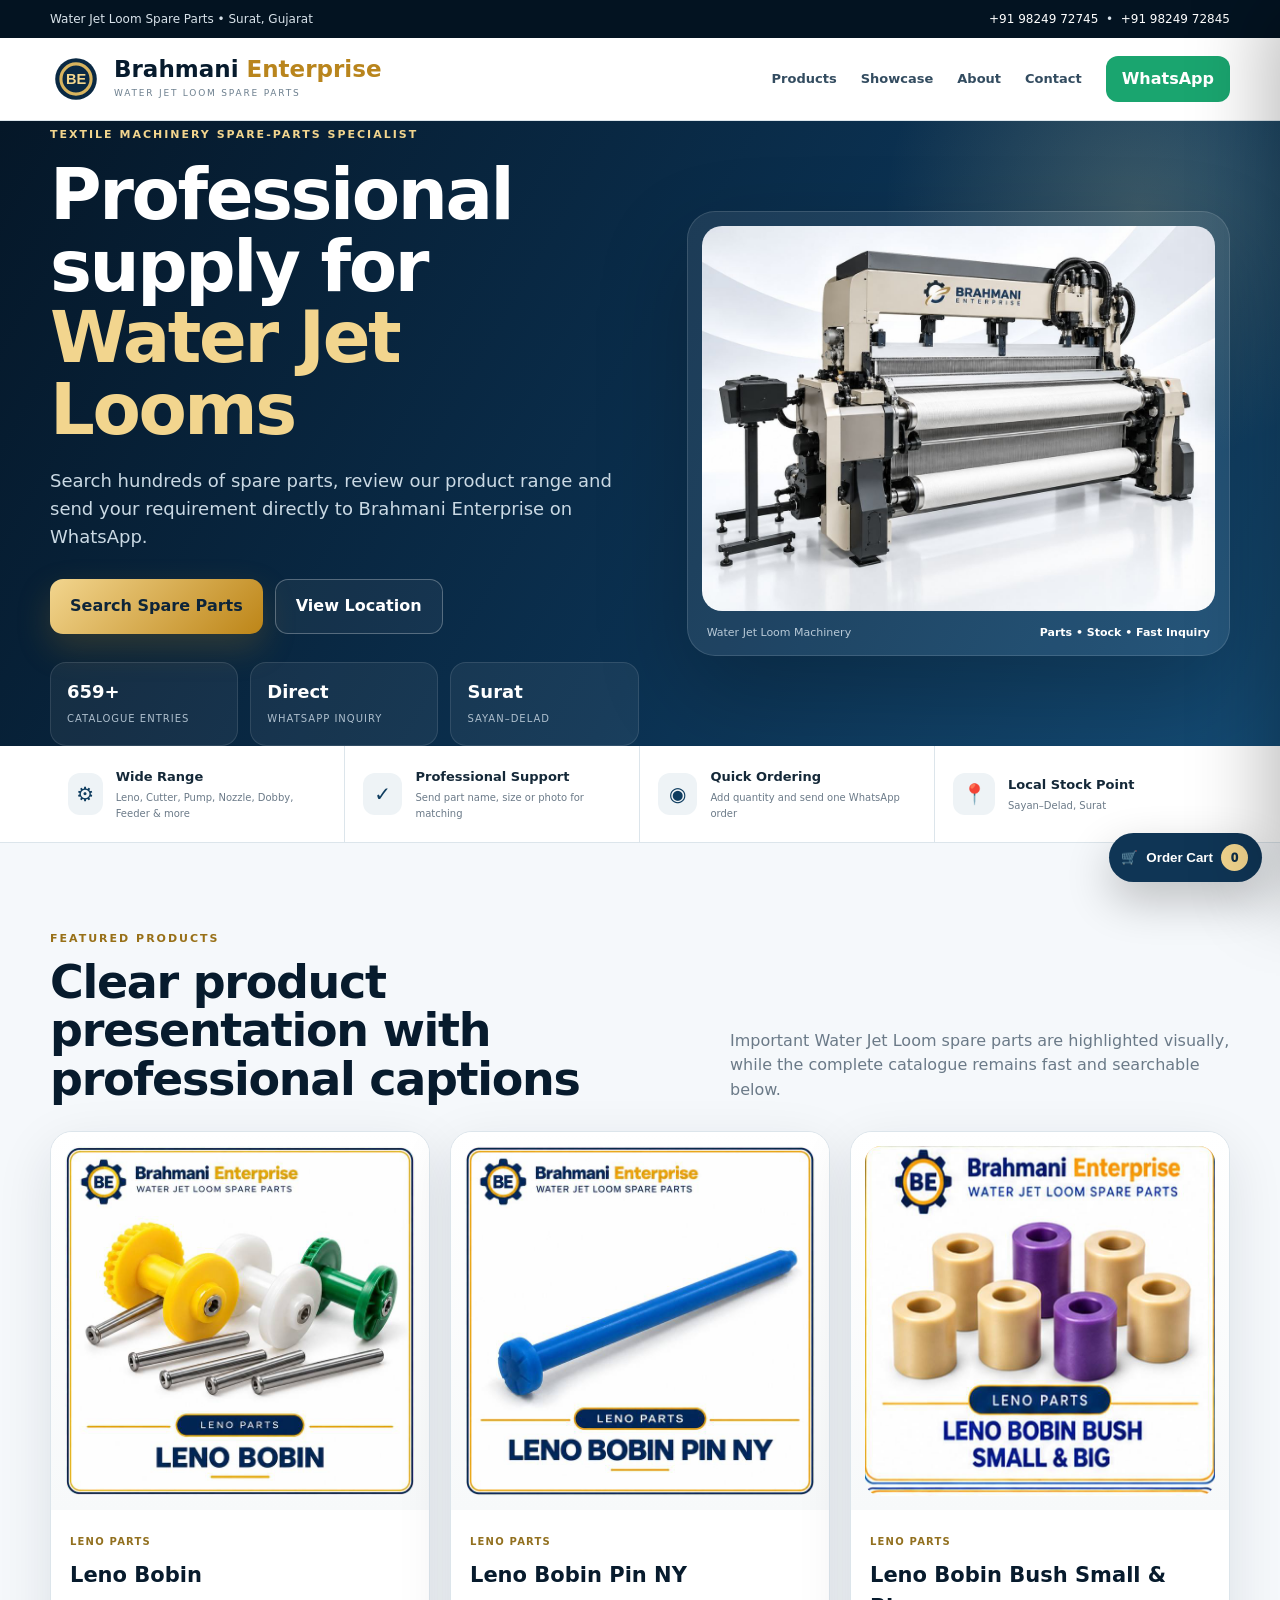
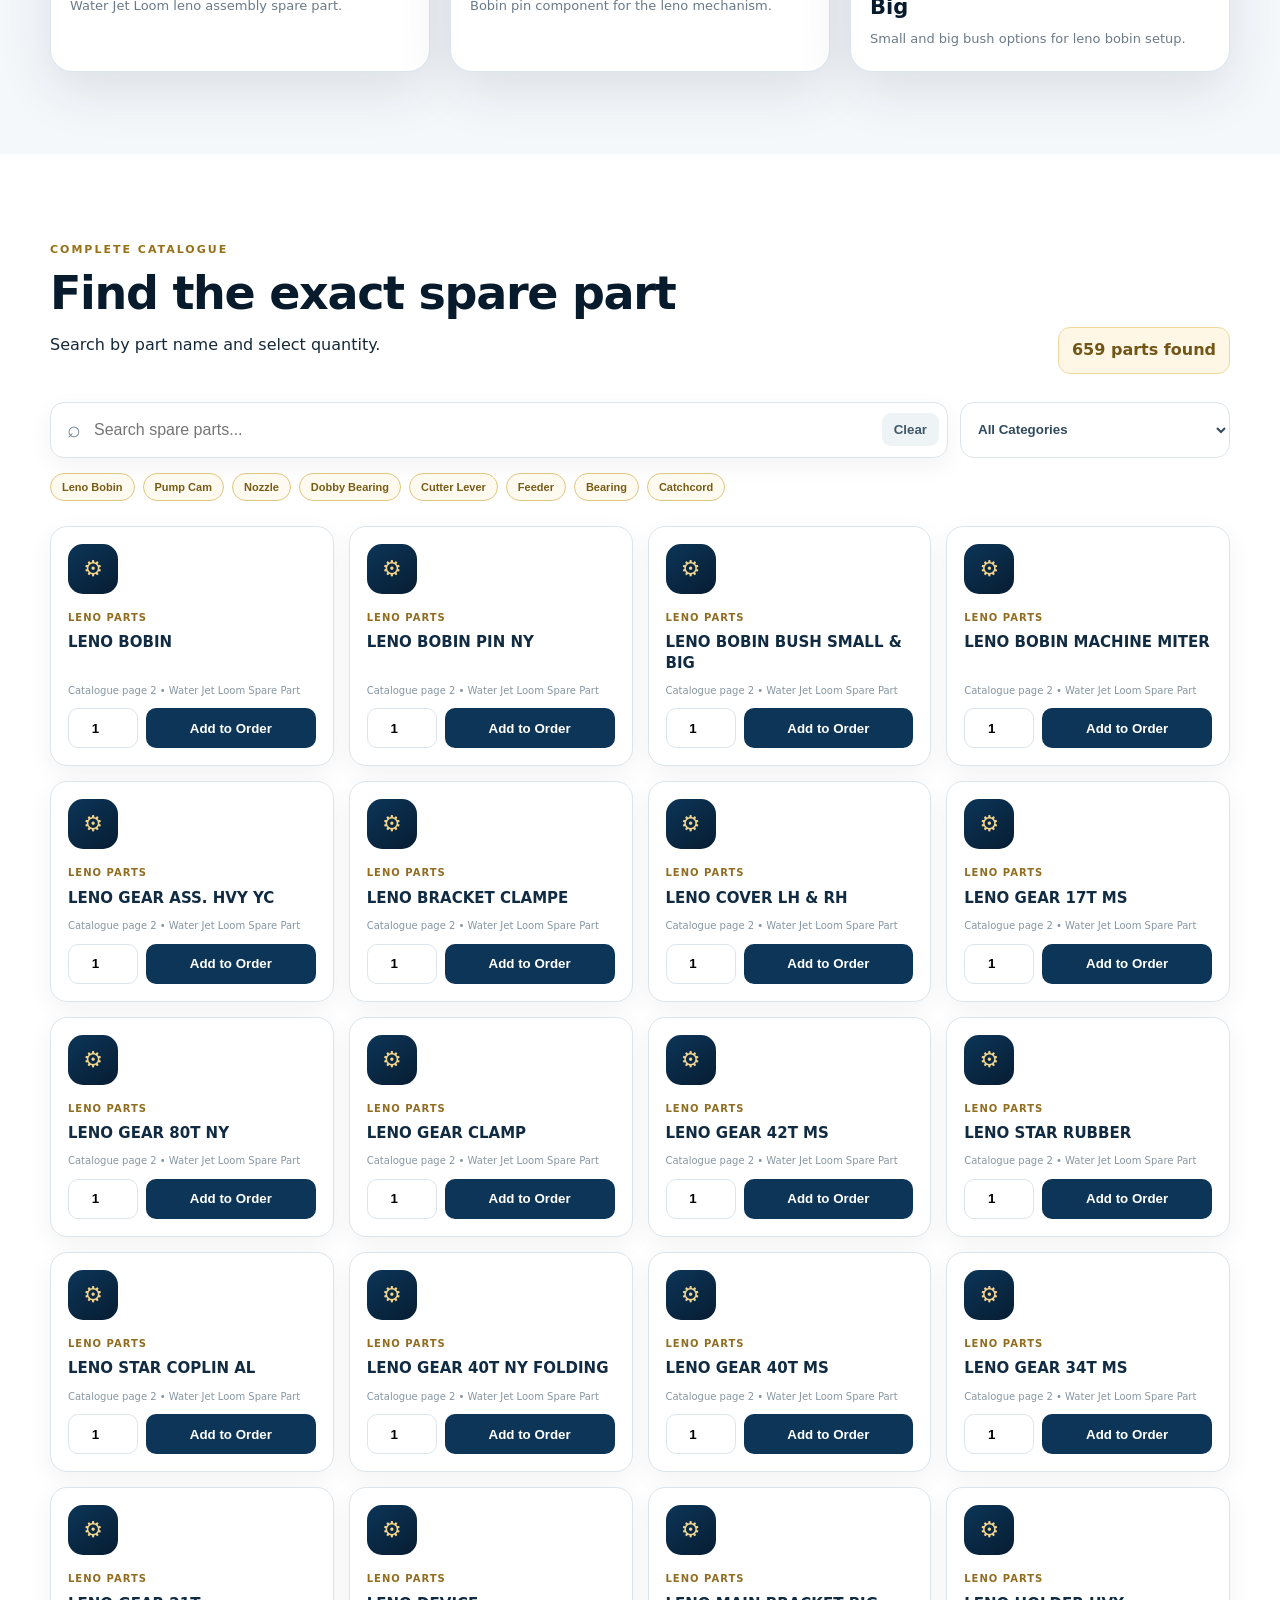
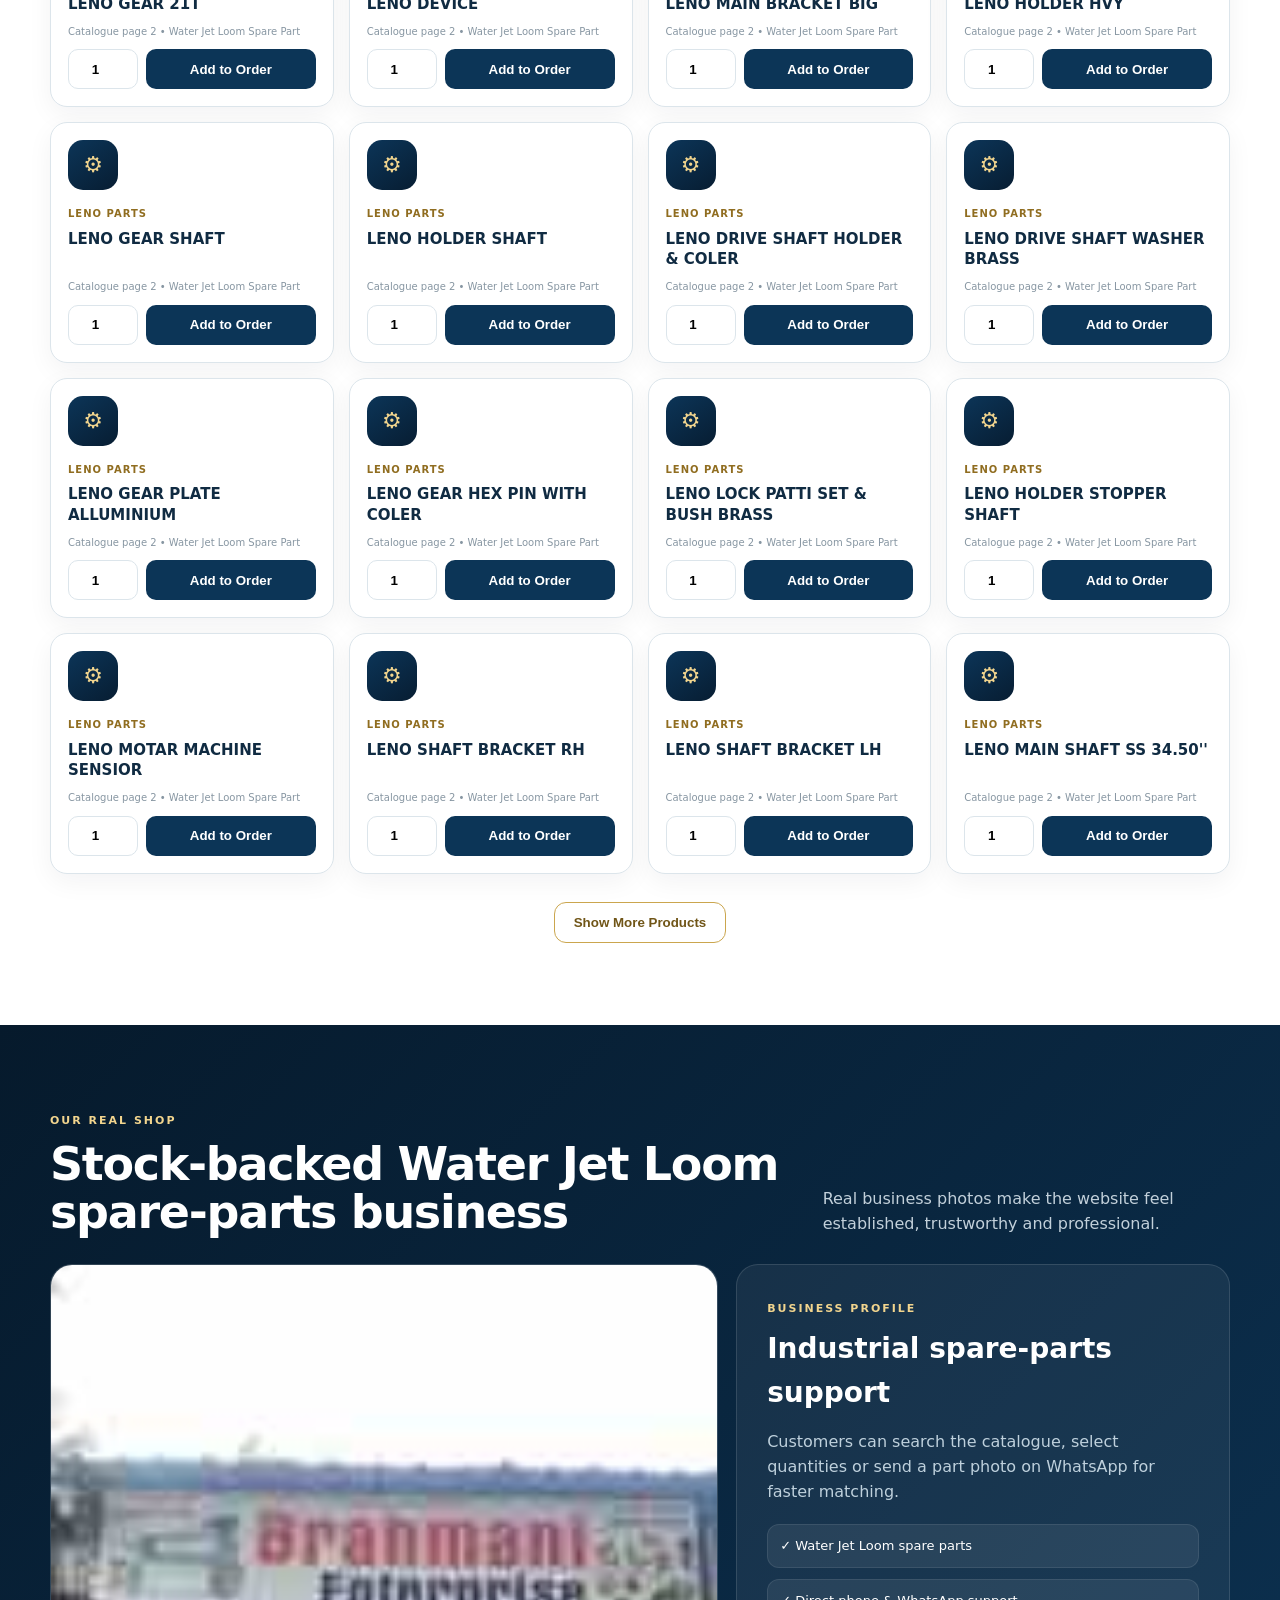
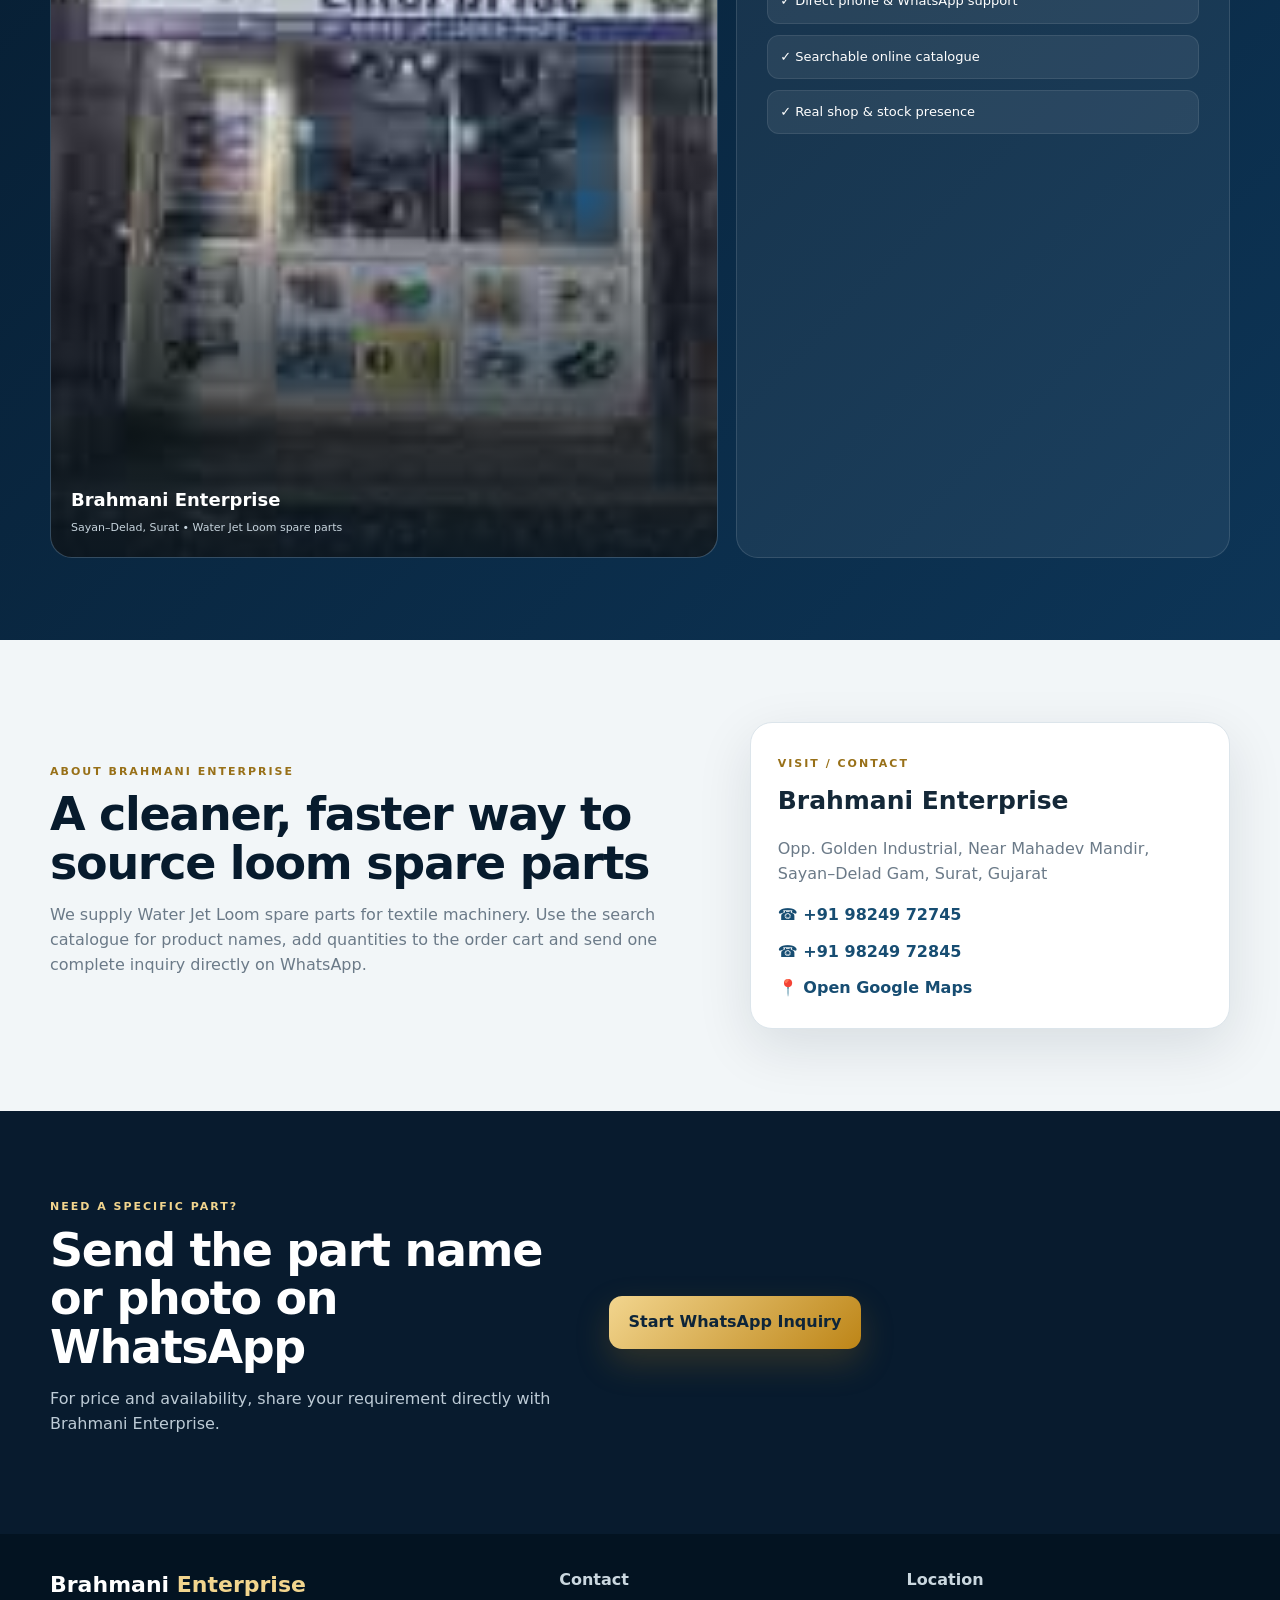
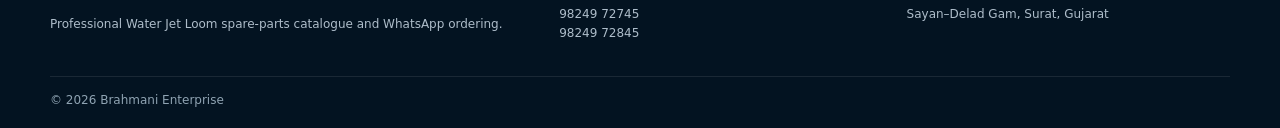
==== commit fa71fe30: "Use clear zoomed Water Jet Loom hero image" ====
--- a/index.html
+++ b/index.html
@@ -1,7 +1,7 @@
 <!doctype html><html lang="en"><head><meta charset="utf-8"><meta name="viewport" content="width=device-width,initial-scale=1"><meta name="theme-color" content="#071b2d"><meta name="description" content="Brahmani Enterprise - Water Jet Loom spare parts in Sayan-Delad, Surat."><title>Brahmani Enterprise | Water Jet Loom Spare Parts</title><link rel="stylesheet" href="styles.css"></head><body>
 <div class="topbar"><div class="wrap topbar-inner"><div>Water Jet Loom Spare Parts • Surat, Gujarat</div><div><a href="tel:+919824972745">+91 98249 72745</a> &nbsp;•&nbsp; <a href="tel:+919824972845">+91 98249 72845</a></div></div></div>
 <header class="header"><div class="wrap nav"><a class="brand" href="#home"><svg class="brand-mark" viewBox="0 0 100 100"><circle cx="50" cy="50" r="40" fill="#0a2943"/><circle cx="50" cy="50" r="29" fill="none" stroke="#d8b45e" stroke-width="6"/><text x="50" y="59" text-anchor="middle" font-family="Arial" font-weight="800" font-size="28" fill="#f4d78e">BE</text></svg><span><strong>Brahmani <b>Enterprise</b></strong><small>Water Jet Loom Spare Parts</small></span></a><nav><a href="#products">Products</a><a href="#showcase">Showcase</a><a href="#about">About</a><a href="#contact">Contact</a></nav><a class="wa-btn" href="https://wa.me/919824972745?text=Hello%20Brahmani%20Enterprise%2C%20I%20need%20Water%20Jet%20Loom%20spare%20parts." target="_blank" rel="noopener">WhatsApp</a></div></header>
-<main id="home"><section class="hero"><div class="wrap hero-grid"><div><span class="eyebrow">Textile machinery spare-parts specialist</span><h1>Professional supply for <span>Water Jet Looms</span></h1><p>Search hundreds of spare parts, review our product range and send your requirement directly to Brahmani Enterprise on WhatsApp.</p><div class="hero-actions"><a class="primary" href="#products">Search Spare Parts</a><a class="secondary" href="https://maps.app.goo.gl/NhMJjw7vSJwXC8zv6?g_st=ac" target="_blank" rel="noopener">View Location</a></div><div class="hero-points"><div><b id="partCount">659+</b><span>Catalogue entries</span></div><div><b>Direct</b><span>WhatsApp inquiry</span></div><div><b>Surat</b><span>Sayan–Delad</span></div></div></div><div class="hero-media"><img src="[data-uri]" alt="Water Jet Loom machine"><div class="hero-caption"><span>Water Jet Loom Machinery</span><b>Parts • Stock • Fast Inquiry</b></div></div></div></section>
+<main id="home"><section class="hero"><div class="wrap hero-grid"><div><span class="eyebrow">Textile machinery spare-parts specialist</span><h1>Professional supply for <span>Water Jet Looms</span></h1><p>Search hundreds of spare parts, review our product range and send your requirement directly to Brahmani Enterprise on WhatsApp.</p><div class="hero-actions"><a class="primary" href="#products">Search Spare Parts</a><a class="secondary" href="https://maps.app.goo.gl/NhMJjw7vSJwXC8zv6?g_st=ac" target="_blank" rel="noopener">View Location</a></div><div class="hero-points"><div><b id="partCount">659+</b><span>Catalogue entries</span></div><div><b>Direct</b><span>WhatsApp inquiry</span></div><div><b>Surat</b><span>Sayan–Delad</span></div></div></div><div class="hero-media"><img id="heroMachine" src="" alt="Water Jet Loom machine"><div class="hero-caption"><span>Water Jet Loom Machinery</span><b>Parts • Stock • Fast Inquiry</b></div></div></div></section>
 <section class="trust"><div class="wrap trust-grid"><div><span class="trust-icon">⚙</span><div><b>Wide Range</b><small>Leno, Cutter, Pump, Nozzle, Dobby, Feeder & more</small></div></div><div><span class="trust-icon">✓</span><div><b>Professional Support</b><small>Send part name, size or photo for matching</small></div></div><div><span class="trust-icon">◉</span><div><b>Quick Ordering</b><small>Add quantity and send one WhatsApp order</small></div></div><div><span class="trust-icon">📍</span><div><b>Local Stock Point</b><small>Sayan–Delad, Surat</small></div></div></div></section>
 <section class="section" id="showcase"><div class="wrap"><div class="section-head"><div><span class="eyebrow dark">Featured products</span><h2>Clear product presentation with professional captions</h2></div><p>Important Water Jet Loom spare parts are highlighted visually, while the complete catalogue remains fast and searchable below.</p></div><div class="featured-grid"><article class="feature-card"><div class="feature-media"><img id="featBobin" alt="Leno Bobin"></div><div class="feature-copy"><span>Leno Parts</span><h3>Leno Bobin</h3><p>Water Jet Loom leno assembly spare part.</p></div></article><article class="feature-card"><div class="feature-media"><img id="featPin" alt="Leno Bobin Pin NY"></div><div class="feature-copy"><span>Leno Parts</span><h3>Leno Bobin Pin NY</h3><p>Bobin pin component for the leno mechanism.</p></div></article><article class="feature-card"><div class="feature-media"><img id="featBush" alt="Leno Bobin Bush Small and Big"></div><div class="feature-copy"><span>Leno Parts</span><h3>Leno Bobin Bush Small & Big</h3><p>Small and big bush options for leno bobin setup.</p></div></article></div></div></section>
 <section class="section products" id="products"><div class="wrap"><div class="section-head"><div><span class="eyebrow dark">Complete catalogue</span><h2>Find the exact spare part</h2><p>Search by part name and select quantity.</p></div><div id="resultCount" class="result-count"></div></div><div class="search-panel"><div class="search-box"><span>⌕</span><input id="searchInput" type="search" placeholder="Search spare parts..." autocomplete="off"><button id="clearSearch" type="button">Clear</button></div><select id="categoryFilter"><option value="">All Categories</option></select></div><div id="quickTags" class="quick-tags"></div><div id="productsGrid" class="products-grid"></div><button id="loadMore" class="load-more" type="button">Show More Products</button></div></section>
@@ -10,4 +10,4 @@
 <section class="section contact" id="contact"><div class="wrap contact-grid"><div><span class="eyebrow">Need a specific part?</span><h2>Send the part name or photo on WhatsApp</h2><p>For price and availability, share your requirement directly with Brahmani Enterprise.</p></div><div><a class="primary" href="https://wa.me/919824972745?text=Hello%20Brahmani%20Enterprise%2C%20I%20need%20Water%20Jet%20Loom%20spare%20parts.%20Please%20share%20price%20and%20availability." target="_blank" rel="noopener">Start WhatsApp Inquiry</a></div></div></section></main>
 <button class="cart-fab" id="cartFab" type="button"><span>🛒</span><b>Order Cart</b><em id="cartCount">0</em></button><div class="drawer-backdrop" id="drawerBackdrop"></div><aside class="cart-drawer" id="cartDrawer"><div class="drawer-head"><div><small>Your Order</small><h3>Brahmani Enterprise</h3></div><button id="closeCart" type="button">×</button></div><div class="cart-items" id="cartItems"></div><div class="customer-form"><label>Your Name<input id="customerName" placeholder="Customer name"></label><label>Company Name <span>(optional)</span><input id="companyName" placeholder="Company / firm"></label><label>Delivery Address / Location <span>(optional)</span><textarea id="customerAddress" placeholder="Delivery address or location"></textarea></label></div><button class="checkout" id="checkoutBtn" type="button">Send Complete Order on WhatsApp</button><p class="cart-note">Price and availability will be confirmed by Brahmani Enterprise.</p></aside>
 <footer class="footer"><div class="wrap footer-grid"><div><div class="footer-brand">Brahmani <span>Enterprise</span></div><p>Professional Water Jet Loom spare-parts catalogue and WhatsApp ordering.</p></div><div><b>Contact</b><p>98249 72745<br>98249 72845</p></div><div><b>Location</b><p>Sayan–Delad Gam, Surat, Gujarat</p></div></div><div class="wrap footer-bottom">© <span id="year"></span> Brahmani Enterprise</div></footer>
-<script src="products-1.js"></script><script src="products-2.js"></script><script src="products-3.js"></script><script src="products-4.js"></script><script src="products-5.js"></script><script src="products-6.js"></script><script src="enhanced-products-01.js"></script><script>const _imgs=window.ENHANCED_PRODUCT_IMAGES||{};const a=document.getElementById("featBobin"),b=document.getElementById("featPin"),c=document.getElementById("featBush");if(_imgs["LENO BOBIN"])a.src=_imgs["LENO BOBIN"];if(_imgs["LENO BOBIN PIN NY"])b.src=_imgs["LENO BOBIN PIN NY"];if(_imgs["LENO BOBIN BUSH SMALL & BIG"])c.src=_imgs["LENO BOBIN BUSH SMALL & BIG"];</script><script src="app.js"></script></body></html>+<script src="media-hero.js"></script><script src="products-1.js"></script><script src="products-2.js"></script><script src="products-3.js"></script><script src="products-4.js"></script><script src="products-5.js"></script><script src="products-6.js"></script><script src="enhanced-products-01.js"></script><script>const _imgs=window.ENHANCED_PRODUCT_IMAGES||{};const a=document.getElementById("featBobin"),b=document.getElementById("featPin"),c=document.getElementById("featBush");if(_imgs["LENO BOBIN"])a.src=_imgs["LENO BOBIN"];if(_imgs["LENO BOBIN PIN NY"])b.src=_imgs["LENO BOBIN PIN NY"];if(_imgs["LENO BOBIN BUSH SMALL & BIG"])c.src=_imgs["LENO BOBIN BUSH SMALL & BIG"];</script><script src="app.js"></script></body></html>
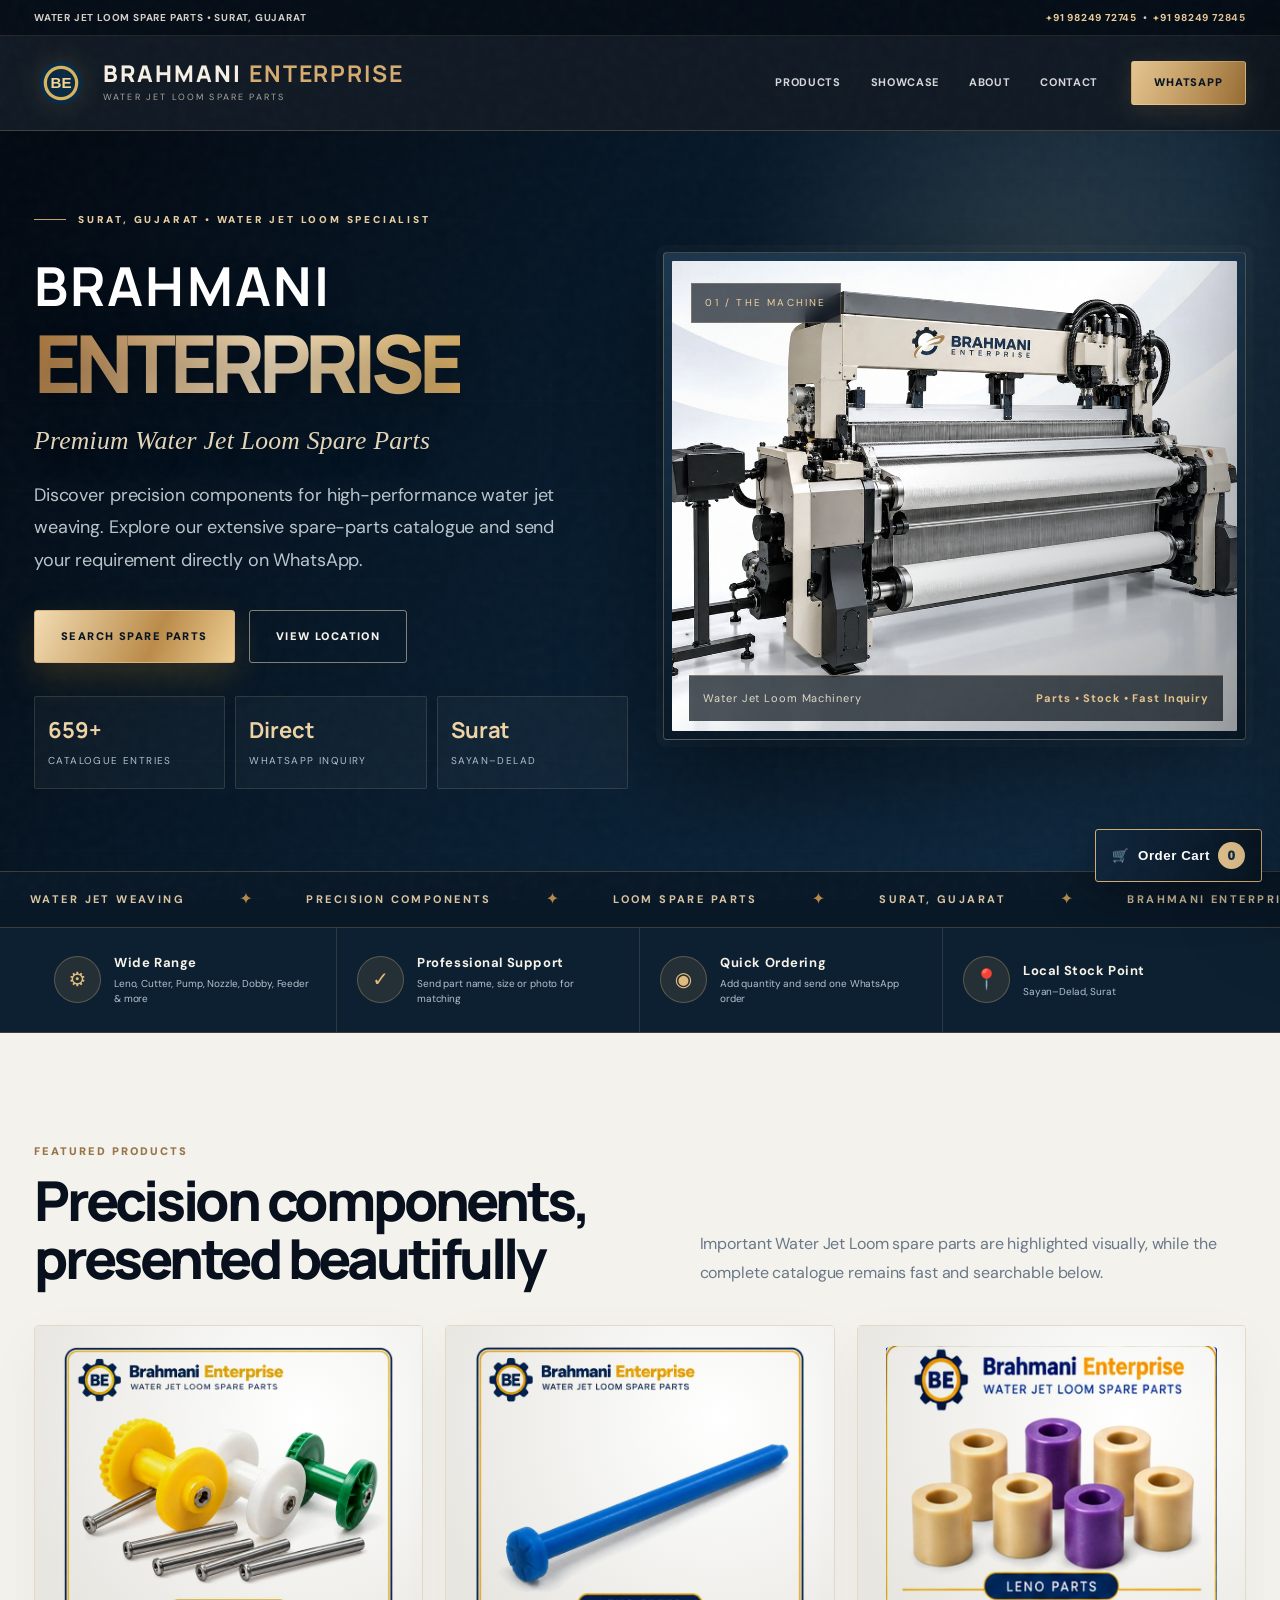
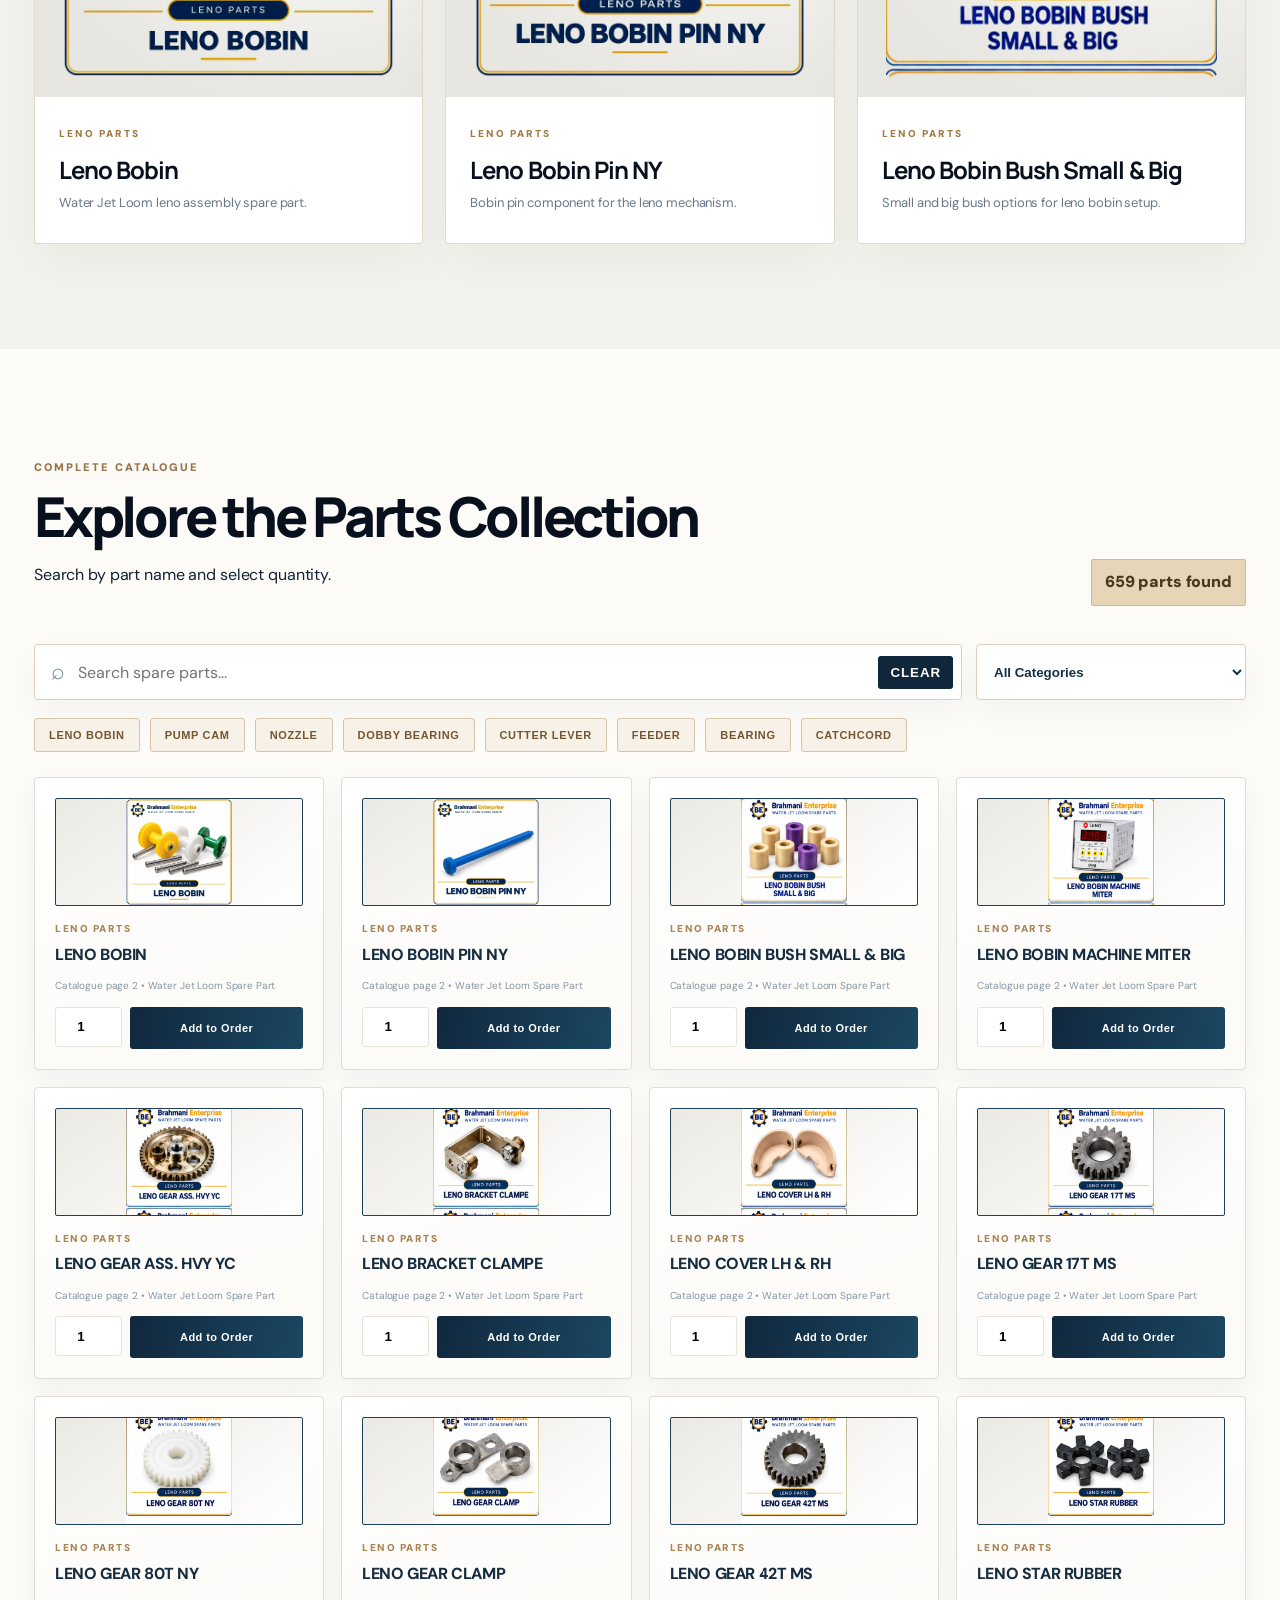
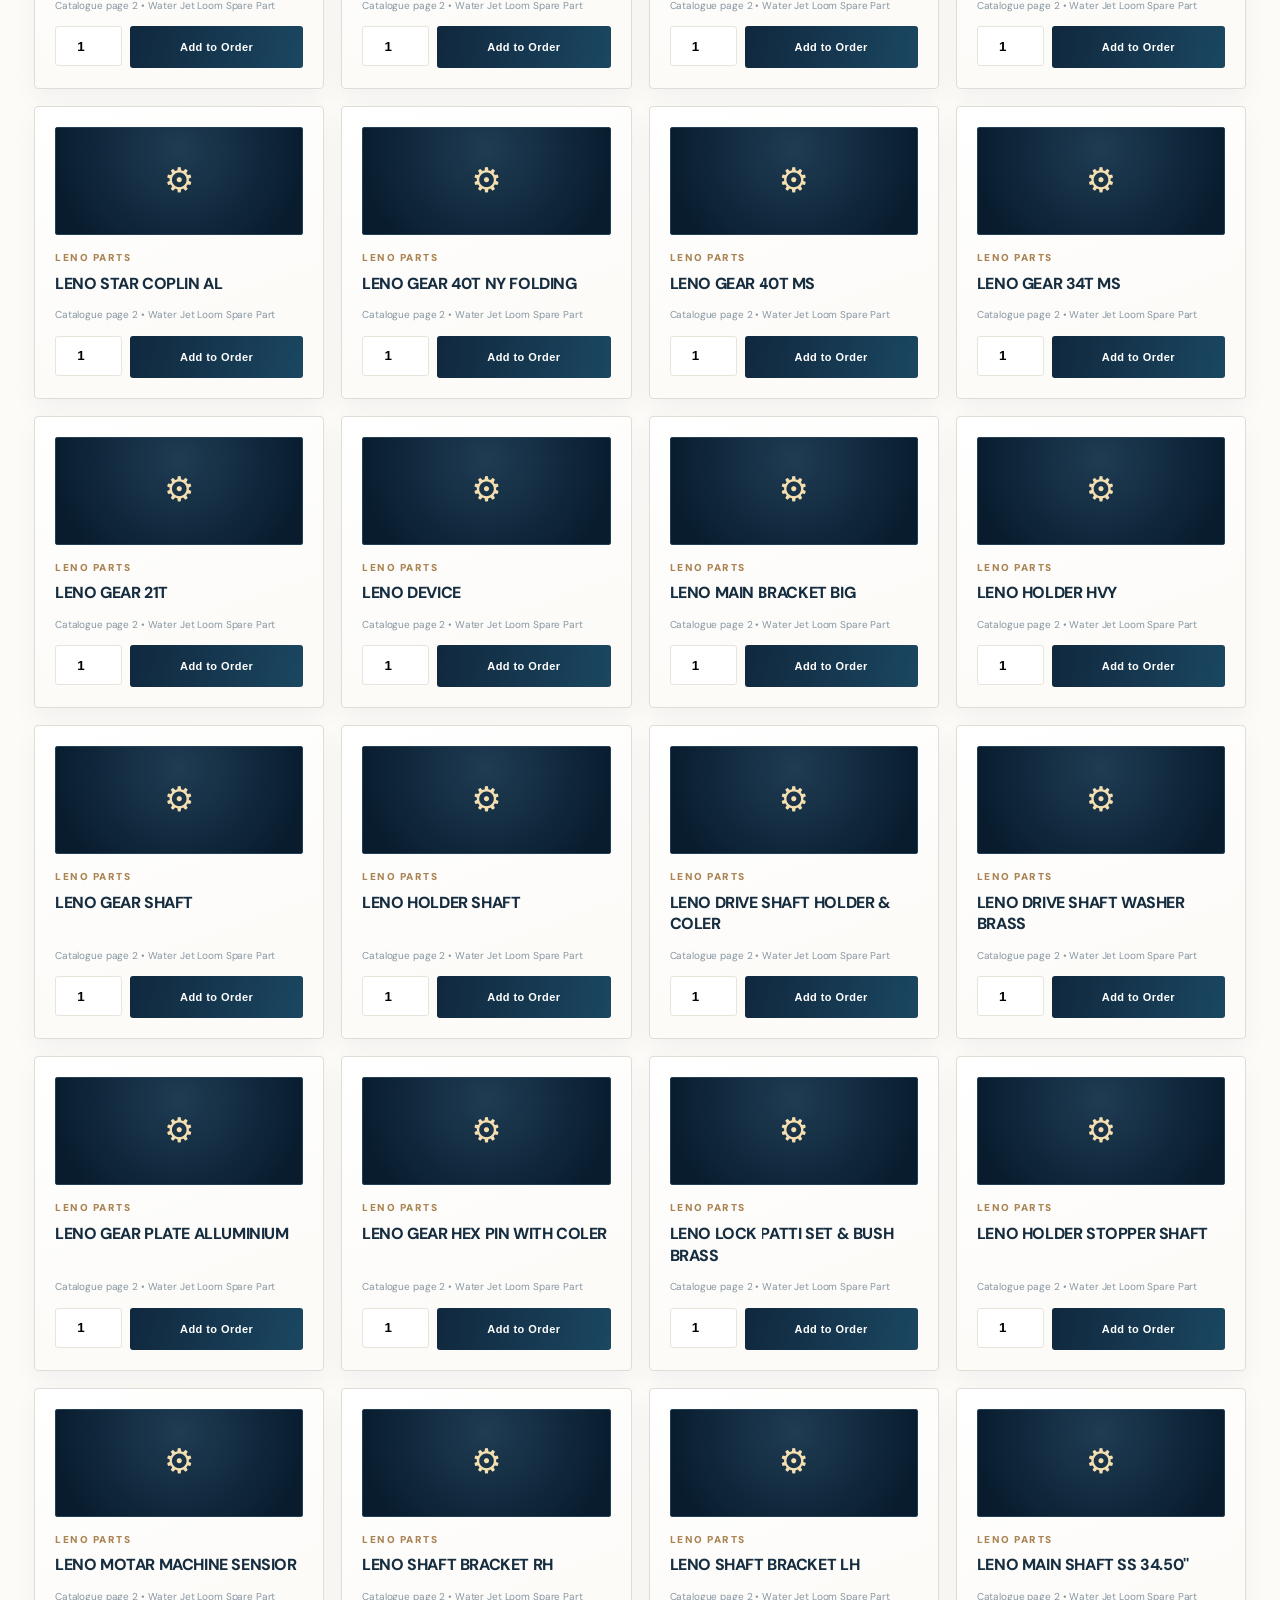
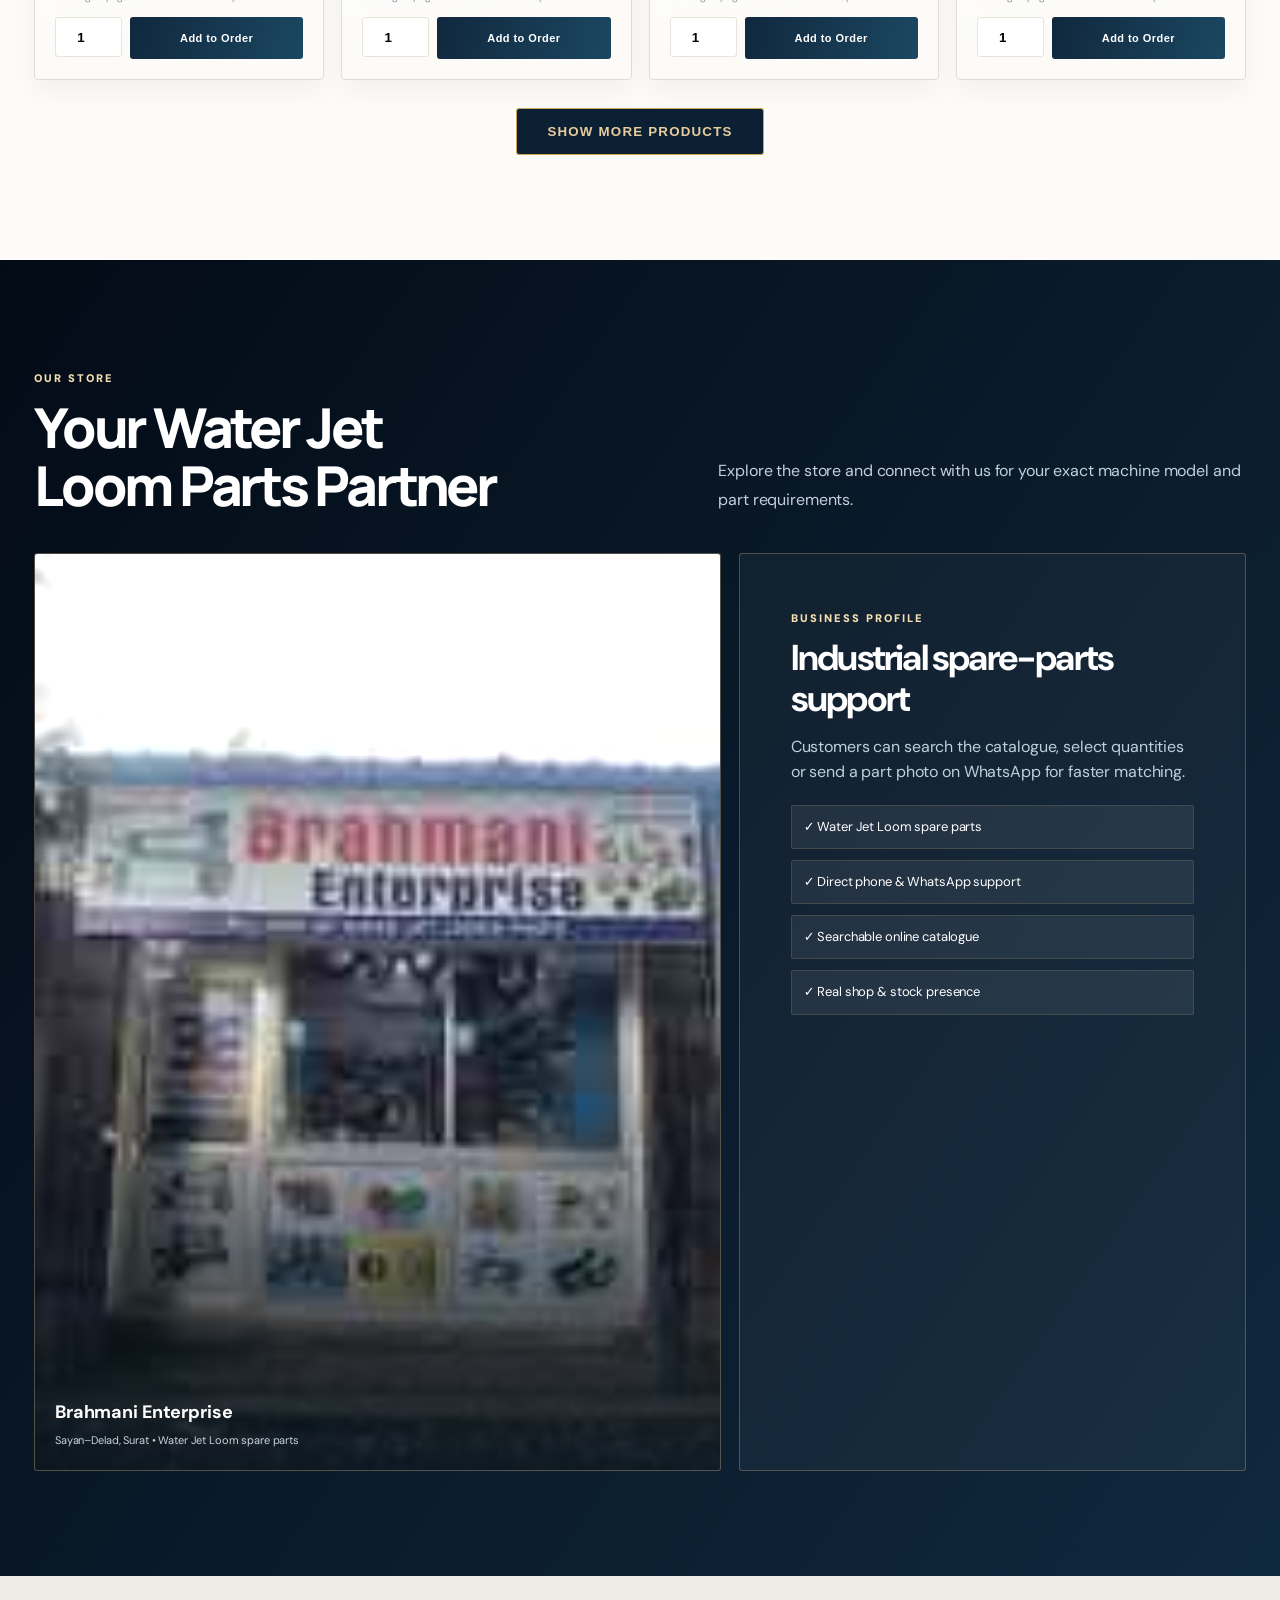
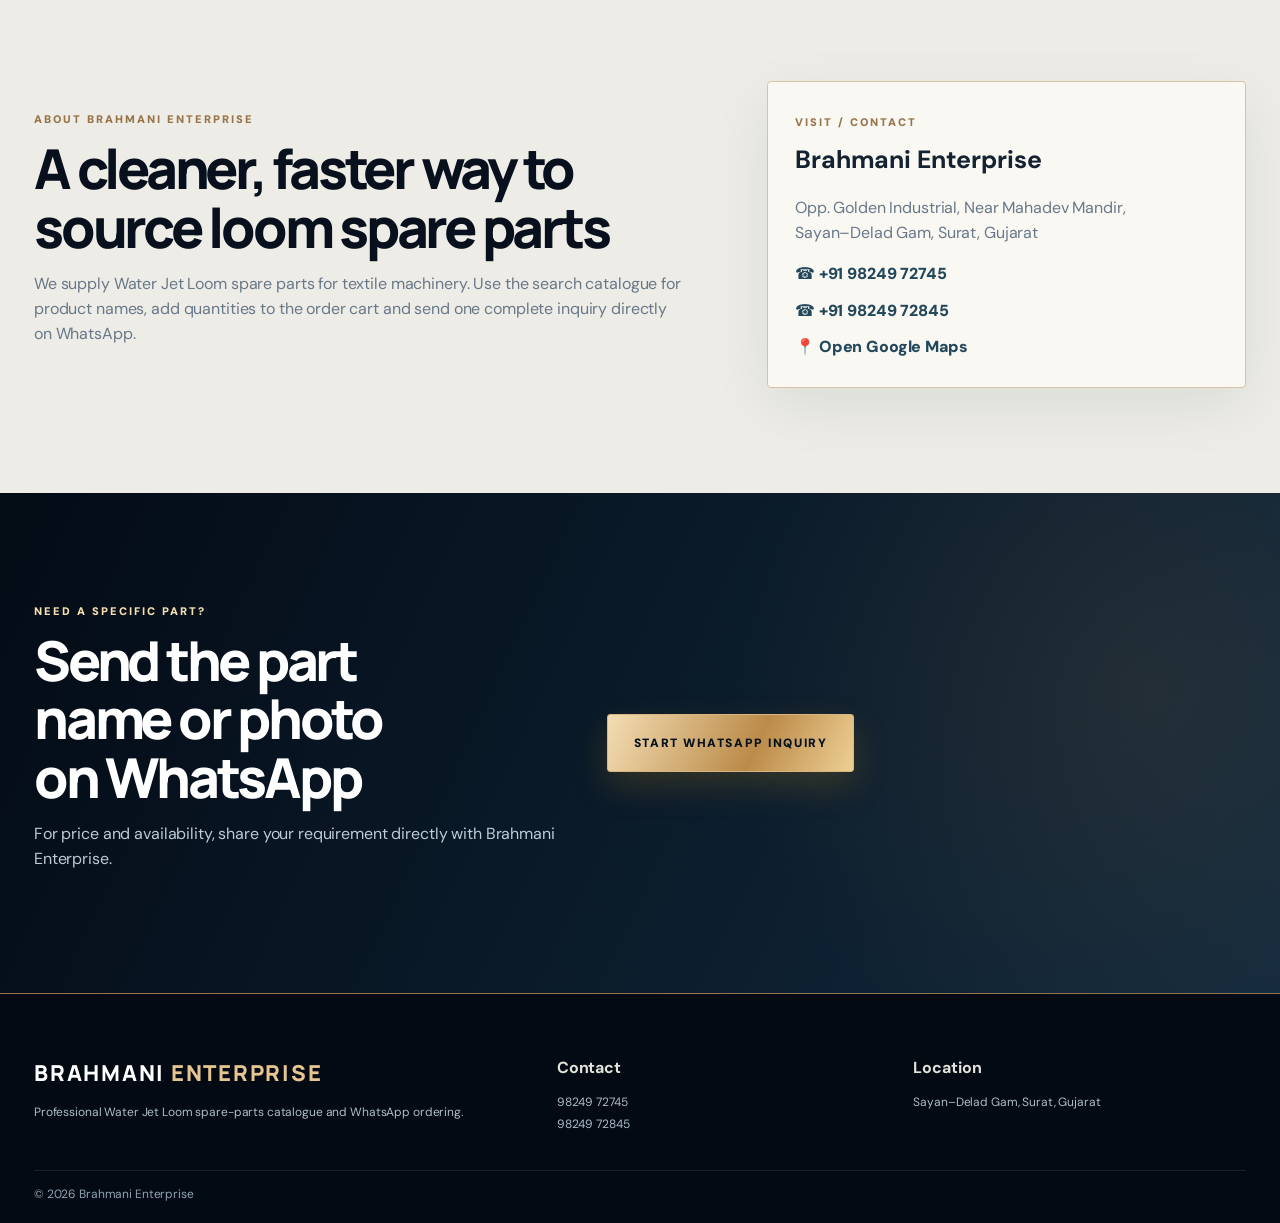
==== commit 5ed5f02d: "Activate luxury animated Brahmani homepage while preserving 659 product entries and WhatsApp orders" ====
--- a/index.html
+++ b/index.html
@@ -1,13 +1,13 @@
-<!doctype html><html lang="en"><head><meta charset="utf-8"><meta name="viewport" content="width=device-width,initial-scale=1"><meta name="theme-color" content="#071b2d"><meta name="description" content="Brahmani Enterprise - Water Jet Loom spare parts in Sayan-Delad, Surat."><title>Brahmani Enterprise | Water Jet Loom Spare Parts</title><link rel="stylesheet" href="styles.css"></head><body>
+<!doctype html><html lang="en"><head><meta charset="utf-8"><meta name="viewport" content="width=device-width,initial-scale=1"><meta name="theme-color" content="#071b2d"><meta name="description" content="Brahmani Enterprise - Water Jet Loom spare parts in Sayan-Delad, Surat."><title>Brahmani Enterprise | Water Jet Loom Spare Parts</title><link rel="preconnect" href="https://fonts.googleapis.com"><link rel="preconnect" href="https://fonts.gstatic.com" crossorigin><link href="https://fonts.googleapis.com/css2?family=DM+Sans:wght@400;500;600;700;800&family=Manrope:wght@400;500;600;700;800&display=swap" rel="stylesheet"><link rel="stylesheet" href="styles.css"><link rel="stylesheet" href="premium.css"></head><body>
 <div class="topbar"><div class="wrap topbar-inner"><div>Water Jet Loom Spare Parts • Surat, Gujarat</div><div><a href="tel:+919824972745">+91 98249 72745</a> &nbsp;•&nbsp; <a href="tel:+919824972845">+91 98249 72845</a></div></div></div>
 <header class="header"><div class="wrap nav"><a class="brand" href="#home"><svg class="brand-mark" viewBox="0 0 100 100"><circle cx="50" cy="50" r="40" fill="#0a2943"/><circle cx="50" cy="50" r="29" fill="none" stroke="#d8b45e" stroke-width="6"/><text x="50" y="59" text-anchor="middle" font-family="Arial" font-weight="800" font-size="28" fill="#f4d78e">BE</text></svg><span><strong>Brahmani <b>Enterprise</b></strong><small>Water Jet Loom Spare Parts</small></span></a><nav><a href="#products">Products</a><a href="#showcase">Showcase</a><a href="#about">About</a><a href="#contact">Contact</a></nav><a class="wa-btn" href="https://wa.me/919824972745?text=Hello%20Brahmani%20Enterprise%2C%20I%20need%20Water%20Jet%20Loom%20spare%20parts." target="_blank" rel="noopener">WhatsApp</a></div></header>
-<main id="home"><section class="hero"><div class="wrap hero-grid"><div><span class="eyebrow">Textile machinery spare-parts specialist</span><h1>Professional supply for <span>Water Jet Looms</span></h1><p>Search hundreds of spare parts, review our product range and send your requirement directly to Brahmani Enterprise on WhatsApp.</p><div class="hero-actions"><a class="primary" href="#products">Search Spare Parts</a><a class="secondary" href="https://maps.app.goo.gl/NhMJjw7vSJwXC8zv6?g_st=ac" target="_blank" rel="noopener">View Location</a></div><div class="hero-points"><div><b id="partCount">659+</b><span>Catalogue entries</span></div><div><b>Direct</b><span>WhatsApp inquiry</span></div><div><b>Surat</b><span>Sayan–Delad</span></div></div></div><div class="hero-media"><img id="heroMachine" src="" alt="Water Jet Loom machine"><div class="hero-caption"><span>Water Jet Loom Machinery</span><b>Parts • Stock • Fast Inquiry</b></div></div></div></section>
+<main id="home"><section class="hero"><div class="wrap hero-grid"><div><span class="eyebrow">Surat, Gujarat • Water Jet Loom Specialist</span><h1><strong class="be-wordmark">BRAHMANI</strong><span>ENTERPRISE</span><small class="be-subline">Premium Water Jet Loom Spare Parts</small></h1><p>Discover precision components for high-performance water jet weaving. Explore our extensive spare-parts catalogue and send your requirement directly on WhatsApp.</p><div class="hero-actions"><a class="primary" href="#products">Search Spare Parts</a><a class="secondary" href="https://maps.app.goo.gl/NhMJjw7vSJwXC8zv6?g_st=ac" target="_blank" rel="noopener">View Location</a></div><div class="hero-points"><div><b id="partCount">659+</b><span>Catalogue entries</span></div><div><b>Direct</b><span>WhatsApp inquiry</span></div><div><b>Surat</b><span>Sayan–Delad</span></div></div></div><div class="hero-media"><img id="heroMachine" src="" alt="Water Jet Loom machine"><div class="hero-caption"><span>Water Jet Loom Machinery</span><b>Parts • Stock • Fast Inquiry</b></div></div></div></section>
 <section class="trust"><div class="wrap trust-grid"><div><span class="trust-icon">⚙</span><div><b>Wide Range</b><small>Leno, Cutter, Pump, Nozzle, Dobby, Feeder & more</small></div></div><div><span class="trust-icon">✓</span><div><b>Professional Support</b><small>Send part name, size or photo for matching</small></div></div><div><span class="trust-icon">◉</span><div><b>Quick Ordering</b><small>Add quantity and send one WhatsApp order</small></div></div><div><span class="trust-icon">📍</span><div><b>Local Stock Point</b><small>Sayan–Delad, Surat</small></div></div></div></section>
-<section class="section" id="showcase"><div class="wrap"><div class="section-head"><div><span class="eyebrow dark">Featured products</span><h2>Clear product presentation with professional captions</h2></div><p>Important Water Jet Loom spare parts are highlighted visually, while the complete catalogue remains fast and searchable below.</p></div><div class="featured-grid"><article class="feature-card"><div class="feature-media"><img id="featBobin" alt="Leno Bobin"></div><div class="feature-copy"><span>Leno Parts</span><h3>Leno Bobin</h3><p>Water Jet Loom leno assembly spare part.</p></div></article><article class="feature-card"><div class="feature-media"><img id="featPin" alt="Leno Bobin Pin NY"></div><div class="feature-copy"><span>Leno Parts</span><h3>Leno Bobin Pin NY</h3><p>Bobin pin component for the leno mechanism.</p></div></article><article class="feature-card"><div class="feature-media"><img id="featBush" alt="Leno Bobin Bush Small and Big"></div><div class="feature-copy"><span>Leno Parts</span><h3>Leno Bobin Bush Small & Big</h3><p>Small and big bush options for leno bobin setup.</p></div></article></div></div></section>
-<section class="section products" id="products"><div class="wrap"><div class="section-head"><div><span class="eyebrow dark">Complete catalogue</span><h2>Find the exact spare part</h2><p>Search by part name and select quantity.</p></div><div id="resultCount" class="result-count"></div></div><div class="search-panel"><div class="search-box"><span>⌕</span><input id="searchInput" type="search" placeholder="Search spare parts..." autocomplete="off"><button id="clearSearch" type="button">Clear</button></div><select id="categoryFilter"><option value="">All Categories</option></select></div><div id="quickTags" class="quick-tags"></div><div id="productsGrid" class="products-grid"></div><button id="loadMore" class="load-more" type="button">Show More Products</button></div></section>
-<section class="section showcase"><div class="wrap"><div class="section-head"><div><span class="eyebrow">Our real shop</span><h2>Stock-backed Water Jet Loom spare-parts business</h2></div><p>Real business photos make the website feel established, trustworthy and professional.</p></div><div class="shop-grid"><article class="shop-photo"><img src="[data-uri]" alt="Brahmani Enterprise shop front"><div><b>Brahmani Enterprise</b><span>Sayan–Delad, Surat • Water Jet Loom spare parts</span></div></article><aside class="shop-info"><span class="eyebrow">Business profile</span><h3>Industrial spare-parts support</h3><p>Customers can search the catalogue, select quantities or send a part photo on WhatsApp for faster matching.</p><div class="shop-list"><span>✓ Water Jet Loom spare parts</span><span>✓ Direct phone & WhatsApp support</span><span>✓ Searchable online catalogue</span><span>✓ Real shop & stock presence</span></div></aside></div></div></section>
+<section class="section" id="showcase"><div class="wrap"><div class="section-head"><div><span class="eyebrow dark">Featured products</span><h2>Precision components, presented beautifully</h2></div><p>Important Water Jet Loom spare parts are highlighted visually, while the complete catalogue remains fast and searchable below.</p></div><div class="featured-grid"><article class="feature-card"><div class="feature-media"><img id="featBobin" alt="Leno Bobin"></div><div class="feature-copy"><span>Leno Parts</span><h3>Leno Bobin</h3><p>Water Jet Loom leno assembly spare part.</p></div></article><article class="feature-card"><div class="feature-media"><img id="featPin" alt="Leno Bobin Pin NY"></div><div class="feature-copy"><span>Leno Parts</span><h3>Leno Bobin Pin NY</h3><p>Bobin pin component for the leno mechanism.</p></div></article><article class="feature-card"><div class="feature-media"><img id="featBush" alt="Leno Bobin Bush Small and Big"></div><div class="feature-copy"><span>Leno Parts</span><h3>Leno Bobin Bush Small & Big</h3><p>Small and big bush options for leno bobin setup.</p></div></article></div></div></section>
+<section class="section products" id="products"><div class="wrap"><div class="section-head"><div><span class="eyebrow dark">Complete catalogue</span><h2>Explore the Parts Collection</h2><p>Search by part name and select quantity.</p></div><div id="resultCount" class="result-count"></div></div><div class="search-panel"><div class="search-box"><span>⌕</span><input id="searchInput" type="search" placeholder="Search spare parts..." autocomplete="off"><button id="clearSearch" type="button">Clear</button></div><select id="categoryFilter"><option value="">All Categories</option></select></div><div id="quickTags" class="quick-tags"></div><div id="productsGrid" class="products-grid"></div><button id="loadMore" class="load-more" type="button">Show More Products</button></div></section>
+<section class="section showcase"><div class="wrap"><div class="section-head"><div><span class="eyebrow">Our Store</span><h2>Your Water Jet Loom Parts Partner</h2></div><p>Explore the store and connect with us for your exact machine model and part requirements.</p></div><div class="shop-grid"><article class="shop-photo"><img src="[data-uri]" alt="Brahmani Enterprise shop front"><div><b>Brahmani Enterprise</b><span>Sayan–Delad, Surat • Water Jet Loom spare parts</span></div></article><aside class="shop-info"><span class="eyebrow">Business profile</span><h3>Industrial spare-parts support</h3><p>Customers can search the catalogue, select quantities or send a part photo on WhatsApp for faster matching.</p><div class="shop-list"><span>✓ Water Jet Loom spare parts</span><span>✓ Direct phone & WhatsApp support</span><span>✓ Searchable online catalogue</span><span>✓ Real shop & stock presence</span></div></aside></div></div></section>
 <section class="section about" id="about"><div class="wrap about-grid"><div><span class="eyebrow dark">About Brahmani Enterprise</span><h2>A cleaner, faster way to source loom spare parts</h2><p>We supply Water Jet Loom spare parts for textile machinery. Use the search catalogue for product names, add quantities to the order cart and send one complete inquiry directly on WhatsApp.</p></div><aside class="business-card"><span class="eyebrow dark">Visit / Contact</span><h3>Brahmani Enterprise</h3><p>Opp. Golden Industrial, Near Mahadev Mandir,<br>Sayan–Delad Gam, Surat, Gujarat</p><a href="tel:+919824972745">☎ +91 98249 72745</a><a href="tel:+919824972845">☎ +91 98249 72845</a><a href="https://maps.app.goo.gl/NhMJjw7vSJwXC8zv6?g_st=ac" target="_blank" rel="noopener">📍 Open Google Maps</a></aside></div></section>
 <section class="section contact" id="contact"><div class="wrap contact-grid"><div><span class="eyebrow">Need a specific part?</span><h2>Send the part name or photo on WhatsApp</h2><p>For price and availability, share your requirement directly with Brahmani Enterprise.</p></div><div><a class="primary" href="https://wa.me/919824972745?text=Hello%20Brahmani%20Enterprise%2C%20I%20need%20Water%20Jet%20Loom%20spare%20parts.%20Please%20share%20price%20and%20availability." target="_blank" rel="noopener">Start WhatsApp Inquiry</a></div></div></section></main>
 <button class="cart-fab" id="cartFab" type="button"><span>🛒</span><b>Order Cart</b><em id="cartCount">0</em></button><div class="drawer-backdrop" id="drawerBackdrop"></div><aside class="cart-drawer" id="cartDrawer"><div class="drawer-head"><div><small>Your Order</small><h3>Brahmani Enterprise</h3></div><button id="closeCart" type="button">×</button></div><div class="cart-items" id="cartItems"></div><div class="customer-form"><label>Your Name<input id="customerName" placeholder="Customer name"></label><label>Company Name <span>(optional)</span><input id="companyName" placeholder="Company / firm"></label><label>Delivery Address / Location <span>(optional)</span><textarea id="customerAddress" placeholder="Delivery address or location"></textarea></label></div><button class="checkout" id="checkoutBtn" type="button">Send Complete Order on WhatsApp</button><p class="cart-note">Price and availability will be confirmed by Brahmani Enterprise.</p></aside>
 <footer class="footer"><div class="wrap footer-grid"><div><div class="footer-brand">Brahmani <span>Enterprise</span></div><p>Professional Water Jet Loom spare-parts catalogue and WhatsApp ordering.</p></div><div><b>Contact</b><p>98249 72745<br>98249 72845</p></div><div><b>Location</b><p>Sayan–Delad Gam, Surat, Gujarat</p></div></div><div class="wrap footer-bottom">© <span id="year"></span> Brahmani Enterprise</div></footer>
-<script src="media-hero.js"></script><script src="products-1.js"></script><script src="products-2.js"></script><script src="products-3.js"></script><script src="products-4.js"></script><script src="products-5.js"></script><script src="products-6.js"></script><script src="enhanced-products-01.js"></script><script>const _imgs=window.ENHANCED_PRODUCT_IMAGES||{};const a=document.getElementById("featBobin"),b=document.getElementById("featPin"),c=document.getElementById("featBush");if(_imgs["LENO BOBIN"])a.src=_imgs["LENO BOBIN"];if(_imgs["LENO BOBIN PIN NY"])b.src=_imgs["LENO BOBIN PIN NY"];if(_imgs["LENO BOBIN BUSH SMALL & BIG"])c.src=_imgs["LENO BOBIN BUSH SMALL & BIG"];</script><script src="app.js"></script></body></html>+<script src="media-hero.js"></script><script src="products-1.js"></script><script src="products-2.js"></script><script src="products-3.js"></script><script src="products-4.js"></script><script src="products-5.js"></script><script src="products-6.js"></script><script src="enhanced-products-01.js"></script><script>const _imgs=window.ENHANCED_PRODUCT_IMAGES||{};const a=document.getElementById("featBobin"),b=document.getElementById("featPin"),c=document.getElementById("featBush");if(_imgs["LENO BOBIN"])a.src=_imgs["LENO BOBIN"];if(_imgs["LENO BOBIN PIN NY"])b.src=_imgs["LENO BOBIN PIN NY"];if(_imgs["LENO BOBIN BUSH SMALL & BIG"])c.src=_imgs["LENO BOBIN BUSH SMALL & BIG"];</script><script src="app.js"></script><script src="premium.js"></script></body></html>
--- a/premium.css
+++ b/premium.css
@@ -0,0 +1,211 @@
+
+/* BRAHMANI ENTERPRISE / ATELIER INDUSTRIAL — premium layer
+   All existing product catalogue and WhatsApp ordering logic are preserved. */
+:root{--navy:#07101c;--navy2:#0e2439;--gold:#c6a06a;--gold2:#f5dfb1;--paper:#f7f6f2;--ink:#152232;--muted:#697888;--line:#e7e4dc;--shadow:0 24px 80px rgba(13,25,40,.09);--green:#187e63}
+html{scroll-padding-top:104px}
+body{font-family:"DM Sans",Inter,system-ui,-apple-system,Segoe UI,sans-serif;background:var(--paper);letter-spacing:-.008em;overflow-x:clip}
+body::before{content:"";pointer-events:none;position:fixed;inset:0;z-index:100;opacity:.025;background-image:url("data:image/svg+xml,%3Csvg viewBox='0 0 180 180' xmlns='http://www.w3.org/2000/svg'%3E%3Cfilter id='n'%3E%3CfeTurbulence type='fractalNoise' baseFrequency='.5' numOctaves='3' stitchTiles='stitch'/%3E%3C/filter%3E%3Crect width='100%25' height='100%25' filter='url(%23n)'/%3E%3C/svg%3E")}
+:focus-visible{outline:3px solid #d0a46a;outline-offset:3px}
+.wrap{width:min(1310px,calc(100% - 68px))}
+.topbar{background:#050d17;border-bottom:1px solid rgba(220,190,136,.14);color:#d4d0c8}
+.topbar-inner{min-height:35px;letter-spacing:.08em;text-transform:uppercase;font-size:10px;font-weight:700}
+.topbar a{color:#eecf99}
+.header{background:rgba(5,14,25,.95);border-bottom:1px solid rgba(222,194,142,.24);backdrop-filter:blur(22px);-webkit-backdrop-filter:blur(22px)}
+.nav{min-height:94px;gap:33px}
+.brand{gap:15px}
+.brand-mark{width:54px;height:54px;filter:drop-shadow(0 0 13px rgba(219,171,102,.15))}
+.brand strong{color:#f6f0e4;font-family:"Manrope",Arial,sans-serif;font-weight:850;font-size:clamp(18px,1.8vw,26px);text-transform:uppercase;letter-spacing:.085em}
+.brand strong b{color:#d6ac70}
+.brand small{color:#a7a69f;font-size:9px;letter-spacing:.24em}
+.nav nav{gap:30px}
+.nav nav a{color:#d6d8da;letter-spacing:.06em;text-transform:uppercase;font-weight:700;font-size:11px;position:relative;transition:color .25s ease}
+.nav nav a:after{content:"";position:absolute;bottom:-10px;left:0;right:100%;height:1px;background:var(--gold);transition:right .25s ease}
+.nav nav a:hover{color:#f6d9a6}
+.nav nav a:hover:after{right:0}
+.wa-btn{border:1px solid rgba(240,210,150,.5);background:linear-gradient(115deg,#e5c590,#a77839);color:#081522;padding:12px 22px;border-radius:3px;text-transform:uppercase;letter-spacing:.08em;font-size:11px;box-shadow:0 5px 24px rgba(198,143,75,.17);transition:transform .25s,box-shadow .25s}
+.wa-btn:hover,.primary:hover{transform:translateY(-3px);box-shadow:0 15px 38px rgba(194,145,81,.23)}
+.hero{isolation:isolate;background:radial-gradient(circle at 87% 44%,rgba(56,105,141,.24),transparent 35%),linear-gradient(126deg,#030a13 4%,#081c2e 50%,#102b43);min-height:680px}
+.hero:before{content:"";position:absolute;inset:0;background:linear-gradient(transparent 98%,rgba(255,255,255,.04) 99%),linear-gradient(90deg,transparent 98%,rgba(255,255,255,.035) 99%);background-size:90px 90px;opacity:.22;z-index:-1}
+.hero:after{right:-120px;top:-200px;width:700px;height:700px;background:radial-gradient(circle,rgba(230,192,133,.12),transparent 65%);animation:bePulse 9s ease-in-out infinite alternate;z-index:-1}
+.hero-grid{min-height:740px;grid-template-columns:1.01fr .99fr;gap:35px;padding-top:45px;padding-bottom:55px}
+.hero-grid>div:first-child{position:relative;z-index:2}
+.hero .eyebrow{display:inline-flex;gap:12px;align-items:center;color:#e8cda1;letter-spacing:.28em;font-size:10px}
+.hero .eyebrow:before{content:"";height:1px;width:32px;background:var(--gold)}
+.hero h1{font-family:"Manrope",Inter,system-ui,sans-serif;font-size:clamp(53px,6.25vw,100px);line-height:.98;letter-spacing:-.075em;font-weight:850;margin:30px 0 26px;text-wrap:balance;text-shadow:0 15px 32px rgba(0,0,0,.28)}
+.hero h1 span{display:inline-block;color:transparent;background:linear-gradient(110deg,#a9753c 0%,#f1ddbb 25%,#d5a85c 45%,#fff3d8 52%,#d4a869 65%,#b78a51 100%);background-size:230% 100%;background-clip:text;-webkit-background-clip:text;animation:beShimmer 9s ease-in-out infinite}
+.hero h1 .be-wordmark{font-size:clamp(35px,4.2vw,70px);line-height:1.05;letter-spacing:.04em;text-transform:uppercase;display:block;color:#fff;margin-bottom:10px}
+.hero h1 .be-subline{font-size:clamp(18px,2vw,28px);font-family:Georgia,serif;font-weight:400;font-style:italic;letter-spacing:.01em;display:block;color:#e4d5b8;margin-top:25px}
+.hero p{font-size:clamp(15px,1.45vw,18px);line-height:1.8;max-width:560px;color:#bac5cc}
+.hero-actions{gap:14px;margin:34px 0 33px}
+.primary,.secondary{min-height:52px;border-radius:3px;padding:17px 26px;font-size:11px;text-transform:uppercase;letter-spacing:.13em;transition:transform .25s,background .25s,box-shadow .25s}
+.primary{background:linear-gradient(115deg,#f3ddb3,#bb8b49 60%,#eecf94);color:#081320;border:1px solid #d9b57f}
+.secondary{background:transparent;border:1px solid rgba(235,216,182,.54);color:#f7f2eb}
+.secondary:hover{background:rgba(220,186,136,.12)}
+.hero-points{gap:10px}
+.hero-points div{border-radius:2px;border:1px solid rgba(215,188,143,.16);background:rgba(255,255,255,.035);padding:16px 13px}
+.hero-points b{font-family:Manrope,system-ui,sans-serif;font-size:22px;color:#eed4a4}
+.hero-points span{letter-spacing:.14em;line-height:1.6}
+.hero-media{position:relative;overflow:hidden;border:1px solid rgba(236,199,143,.27);background:linear-gradient(180deg,#1b364d,#071726);padding:8px;border-radius:4px;transform:perspective(1100px) rotateY(-3deg);box-shadow:0 36px 100px rgba(0,0,0,.49),0 0 0 7px rgba(255,255,255,.025)}
+.hero-media:before{content:"01 / THE MACHINE";position:absolute;top:30px;left:27px;z-index:3;background:rgba(6,16,26,.68);backdrop-filter:blur(8px);border:1px solid rgba(235,196,136,.25);font-size:10px;letter-spacing:.22em;padding:11px 13px;color:#efd19a}
+.hero-media:after{content:"";position:absolute;inset:8px;z-index:2;pointer-events:none;background:linear-gradient(135deg,rgba(9,29,45,.02),transparent 43%,rgba(2,11,19,.37))}
+.hero-media img{aspect-ratio:4/3;min-height:470px;object-fit:cover;border-radius:1px;transition:transform 2s cubic-bezier(.16,1,.3,1);filter:contrast(1.07) saturate(.83)}
+.hero-media:hover img{transform:scale(1.065)}
+.hero-caption{position:absolute;bottom:18px;left:25px;right:22px;z-index:4;display:flex;flex-wrap:wrap;justify-content:space-between;align-items:center;padding:14px;background:rgba(5,15,24,.7);backdrop-filter:blur(10px);border-top:1px solid rgba(226,187,125,.4);color:#e1d8ca;letter-spacing:.08em}
+.hero-caption b{color:#e9c38b}
+.be-marquee{overflow:hidden;border-top:1px solid rgba(227,184,121,.24);border-bottom:1px solid rgba(227,184,121,.24);background:#091827;color:#dbc5a0}
+.be-marquee-track{display:flex;width:max-content;align-items:center;gap:54px;padding:15px 30px;animation:beMarquee 36s linear infinite}
+.be-marquee-track span{text-transform:uppercase;letter-spacing:.22em;font-size:11px;font-weight:700;white-space:nowrap}
+.be-marquee-track i{font-style:normal;color:#b58948}
+.trust{background:#0d2031;border-bottom:1px solid rgba(219,181,126,.22)}
+.trust-grid>div{border-color:rgba(235,210,173,.14);padding:25px 20px}
+.trust-icon{background:rgba(203,157,95,.13);border:1px solid rgba(223,181,125,.3);color:#e1bb7e;border-radius:50%;width:47px;height:47px;flex:0 0 47px}
+.trust-grid b{font-size:13px;letter-spacing:.045em;color:#f7f2e8}
+.trust-grid small{color:#b2c2ce}
+.section{padding:105px 0}
+.section-head{align-items:end;margin-bottom:38px}
+.section-head h2,.about h2,.contact h2{font-family:"Manrope",Inter,system-ui,sans-serif;font-weight:830;font-size:clamp(34px,4.3vw,58px);letter-spacing:-.059em;line-height:1.06;text-wrap:balance}
+.eyebrow.dark{color:#987449}
+.section-head p{line-height:1.8}
+#showcase{background:#f4f2ec}
+.featured-grid{gap:22px}
+.feature-card{position:relative;overflow:hidden;border:1px solid #e2d9c9;background:#fff;border-radius:4px;box-shadow:0 18px 55px rgba(15,26,33,.045);transition:transform .4s cubic-bezier(.2,.7,.2,1),box-shadow .4s ease}
+.feature-card:hover{transform:translateY(-10px);box-shadow:0 36px 70px rgba(16,28,43,.15)}
+.feature-card:after{position:absolute;content:"";inset:0;pointer-events:none;border:1px solid transparent;transition:border-color .3s}
+.feature-card:hover:after{border-color:#d8a96a}
+.feature-media{background:radial-gradient(circle at 70% 25%,#fff,#e7e6e1 75%);padding:20px;overflow:hidden}
+.feature-media img{aspect-ratio:1.05;transition:transform .7s ease;mix-blend-mode:multiply;filter:contrast(1.06)}
+.feature-card:hover .feature-media img{transform:scale(1.095) rotate(-1deg)}
+.feature-copy{padding:23px 24px 30px}
+.feature-copy span{color:#a17b45;letter-spacing:.2em}
+.feature-copy h3{font-family:Manrope,system-ui,sans-serif;font-size:24px;letter-spacing:-.04em}
+.feature-copy p{font-size:13px}
+.products{background:#fcfbf8}
+.search-panel{gap:14px}
+.search-box,.search-panel select{border:1px solid #ddd1be;border-radius:4px;box-shadow:0 12px 32px rgba(13,28,42,.035);background:#fff}
+.search-box input{font-family:inherit}
+.search-box button{border-radius:3px;background:#10263a;color:#fff;text-transform:uppercase;letter-spacing:.07em}
+.search-panel select{color:#153146}
+.quick-tags{gap:10px;margin-top:18px}
+.quick-tags button{border:1px solid #d6c5aa;background:#f7f1e7;border-radius:3px;color:#725732;padding:10px 14px;text-transform:uppercase;letter-spacing:.06em;transition:background .25s}
+.quick-tags button:hover{background:#e9ddcc}
+.result-count{background:#e7d5b8;border-radius:2px;color:#4b3822;border:1px solid #d5b98e}
+.products-grid{gap:17px}
+.product-card{position:relative;min-height:278px;border:1px solid #e0ddd7;border-radius:4px;padding:20px;background:linear-gradient(160deg,#fff 0%,#fcfbf8 75%);transition:transform .32s cubic-bezier(.2,.65,.2,1),box-shadow .32s,border .32s;box-shadow:0 11px 26px rgba(10,26,41,.045)}
+.product-card:before{content:"";position:absolute;left:-1px;right:-1px;top:-1px;height:2px;background:linear-gradient(90deg,transparent,#c6a06a,transparent);transform:scaleX(0);transition:transform .36s}
+.product-card:hover{transform:translateY(-7px);box-shadow:0 25px 55px rgba(16,32,48,.135);border-color:#cbb184}
+.product-card:hover:before{transform:scaleX(1)}
+.product-icon{height:108px;width:100%;border-radius:2px;margin-bottom:15px;background:radial-gradient(circle at 50% 20%,#1f3c53,#081c2e 85%);font-size:34px;border:1px solid #223f55}
+.product-icon.product-photo{display:block;overflow:hidden;background:linear-gradient(145deg,#ebe9e3,#fff)}
+.product-icon.product-photo img{width:100%;height:100%;object-fit:contain;transition:transform .4s}
+.product-card:hover .product-photo img{transform:scale(1.08)}
+.product-category{letter-spacing:.15em;color:#ab8454}
+.product-name{font-size:16px;font-weight:790;color:#162d40;letter-spacing:-.025em;overflow-wrap:anywhere}
+.product-meta{font-size:10px;margin:13px 0}
+.qty-row{grid-template-columns:67px 1fr}
+.qty-row input{border-radius:3px}
+.qty-row button{border-radius:3px;background:linear-gradient(100deg,#10283e,#1b4761);min-height:42px;font-size:11px;letter-spacing:.04em;transition:background .25s}
+.qty-row button:hover{background:#a77d46;color:#fff}
+.load-more{border-radius:3px;background:#0b2133;color:#e8cc9e;padding:15px 30px;letter-spacing:.09em;text-transform:uppercase}
+.showcase{background:linear-gradient(125deg,#030b16,#10283d);position:relative}
+.shop-photo,.shop-info{border:1px solid rgba(226,186,124,.3);border-radius:3px}
+.shop-photo img{filter:contrast(1.07) saturate(.93)}
+.shop-info{background:rgba(255,255,255,.04);padding:clamp(25px,4vw,60px)}
+.shop-info h3{font-size:clamp(24px,3vw,36px);line-height:1.15;letter-spacing:-.05em}
+.shop-list span{border-radius:2px;border-color:rgba(218,176,119,.17)}
+.about{background:#edece6}
+.about-grid{gap:85px}
+.business-card{border:1px solid #d6c3a5;border-radius:4px;background:#faf8f3;box-shadow:0 18px 60px rgba(18,34,43,.075)}
+.business-card a{color:#23475b}
+.contact{background:radial-gradient(circle at 90% 40%,rgba(180,121,55,.12),transparent 35%),linear-gradient(115deg,#030b15,#122a3e)}
+.contact h2{max-width:670px}
+.contact .primary{font-size:12px;min-height:58px}
+.cart-fab{border:1px solid #d1ac72;border-radius:3px;background:linear-gradient(110deg,#10253b,#071522);padding:12px 16px;box-shadow:0 14px 45px rgba(0,0,0,.4);letter-spacing:.04em}
+.cart-fab em{background:#e5c58f}
+.drawer-backdrop{backdrop-filter:blur(3px)}
+.cart-drawer{background:#f8f6f0;box-shadow:-20px 0 90px rgba(0,0,0,.35)}
+.drawer-head{background:#0b1f30}
+.customer-form input,.customer-form textarea,.cart-controls button{border-radius:3px}
+.checkout{border-radius:3px;background:linear-gradient(110deg,#158065,#0f6957)}
+.footer{background:#030a13;color:#e3e3dc;padding:62px 0 20px;border-top:1px solid #91744f}
+.footer-brand{font-family:Manrope,system-ui,sans-serif;text-transform:uppercase;letter-spacing:.08em}
+.footer-brand span{color:#e6c590}
+.footer p{line-height:1.8}
+.be-fade-in{opacity:0;transform:translateY(27px);transition:opacity .7s cubic-bezier(.2,.8,.2,1),transform .7s cubic-bezier(.2,.8,.2,1)}
+.be-fade-in.be-visible{opacity:1;transform:none}
+.be-mobile-toggle{display:none;position:relative;background:transparent;color:#f5d6a6;border:1px solid rgba(223,186,125,.45);width:42px;height:42px;font-size:22px;border-radius:2px;cursor:pointer}
+@keyframes beShimmer{0%,24%{background-position:90% 50%}57%,100%{background-position:0 50%}}
+@keyframes bePulse{0%{opacity:.5;transform:translateX(0)}100%{opacity:1;transform:translateX(-35px)}}
+@keyframes beMarquee{to{transform:translateX(-50%)}}
+@media(max-width:1100px){.nav nav{gap:17px}.hero h1{font-size:clamp(52px,6.3vw,78px)}.wrap{width:min(100% - 44px,1310px)}.hero-media img{min-height:360px}}
+@media(max-width:960px){
+ .nav{min-height:76px}.be-mobile-toggle{display:grid;place-items:center;order:3}.nav .wa-btn{order:2}
+ .nav nav{display:none;position:absolute;top:100%;left:0;right:0;background:#0c1d2e;border-bottom:1px solid rgba(224,186,128,.3);padding:20px 7vw;flex-direction:column;gap:18px;box-shadow:0 30px 50px rgba(0,0,0,.2)}
+ .nav nav.be-menu-open{display:flex}
+ .nav nav a{color:#f3e6d6;padding:11px 0;font-size:12px}
+ .hero-grid{grid-template-columns:1fr;gap:32px;min-height:unset;padding:70px 0}
+ .hero-media{transform:none;max-width:760px}
+ .hero-media img{min-height:280px}
+ .products-grid{grid-template-columns:repeat(3,minmax(0,1fr))}
+ .section{padding:83px 0}
+}
+@media(max-width:650px){
+ .wrap{width:calc(100% - 28px)}
+ .topbar-inner{display:block;padding:8px 0;font-size:9px;line-height:1.7}
+ .topbar-inner div+div{display:block}
+ .nav{min-height:68px;gap:9px}
+ .brand{gap:7px;min-width:0}
+ .brand-mark{width:37px;height:37px;flex:0 0 37px}
+ .brand strong{font-size:13px;letter-spacing:.038em}
+ .brand small{font-size:6.4px;letter-spacing:.12em}
+ .wa-btn{font-size:9px;padding:10px 9px}
+ .be-mobile-toggle{width:36px;height:36px}
+ .hero-grid{padding:60px 0 35px}
+ .hero h1{font-size:clamp(41px,11.3vw,67px);letter-spacing:-.073em}
+ .hero h1 .be-wordmark{font-size:clamp(33px,9vw,55px)}
+ .hero h1 .be-subline{font-size:20px;margin-top:19px}
+ .hero p{font-size:14px}
+ .hero-actions a{padding:14px 17px;font-size:10px;flex:1}
+ .hero-points{grid-template-columns:repeat(3,minmax(0,1fr));gap:5px}
+ .hero-points div{padding:10px 7px}
+ .hero-points b{font-size:15px}
+ .hero-points span{font-size:8px}
+ .hero-media{padding:5px}.hero-media img{min-height:235px;aspect-ratio:1.2}
+ .hero-caption{left:10px;right:10px;bottom:10px;font-size:8px;padding:9px;letter-spacing:.02em}
+ .hero-media:before{top:13px;left:13px;padding:7px;font-size:8px}
+ .be-marquee-track{gap:25px;padding:13px 20px}.be-marquee-track span{font-size:9px}
+ .trust-grid{grid-template-columns:1fr 1fr}
+ .trust-grid>div{padding:17px 10px;gap:8px}
+ .trust-icon{width:32px;height:32px;flex-basis:32px;font-size:15px}
+ .trust-grid b{font-size:11px}.trust-grid small{font-size:9px}
+ .section{padding:62px 0}
+ .section-head h2,.about h2,.contact h2{font-size:clamp(29px,8vw,42px)}
+ .featured-grid,.products-grid{grid-template-columns:repeat(2,minmax(0,1fr));gap:11px}
+ .feature-copy{padding:14px}.feature-copy h3{font-size:16px}
+ .feature-copy p{font-size:11px}
+ .feature-media{padding:9px}
+ .product-card{padding:11px;min-height:250px}
+ .product-icon{height:90px;margin-bottom:12px}
+ .product-name{font-size:12px}.product-meta{font-size:9px}
+ .product-category{font-size:9px;letter-spacing:.08em}
+ .qty-row{grid-template-columns:50px 1fr;gap:4px}
+ .qty-row button{font-size:10px;line-height:1.1;padding:7px 4px}
+ .search-panel{grid-template-columns:1fr}.search-box input{min-width:0}
+ .shop-photo{min-height:240px}
+ .shop-info{padding:22px}
+ .about-grid{gap:24px}
+ .business-card{padding:19px}
+ .footer{padding-top:45px}
+}
+@media(max-width:360px){
+ .wa-btn{font-size:8px;padding:9px 6px}
+ .brand strong{font-size:12px}
+ .brand small{font-size:6px}
+ .be-mobile-toggle{width:33px;height:33px}
+ .product-card{padding:9px}
+ .product-name{font-size:11px}
+ .qty-row button{font-size:9px}
+}
+@media(prefers-reduced-motion:reduce){
+ *,*:before,*:after{animation-duration:.01ms!important;animation-iteration-count:1!important;scroll-behavior:auto!important;transition-duration:.01ms!important}
+ .be-fade-in{opacity:1;transform:none}
+}
